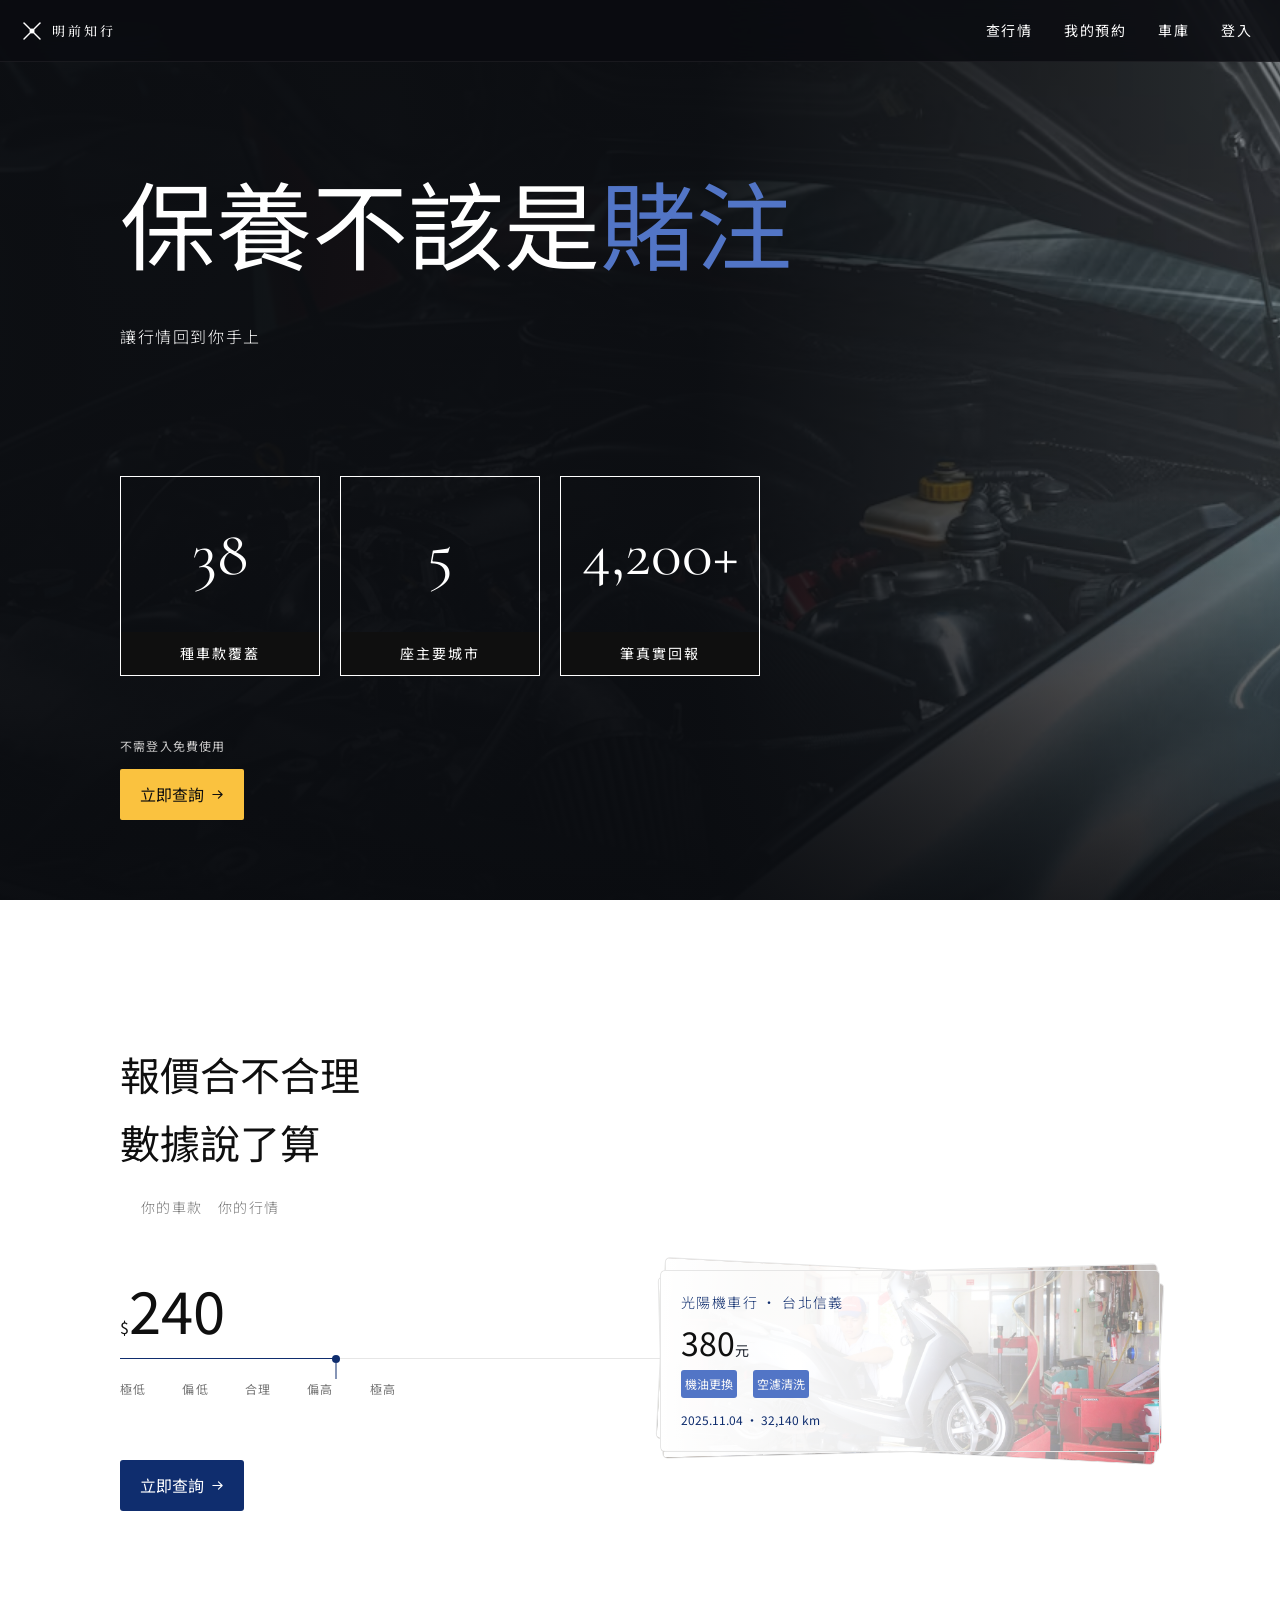
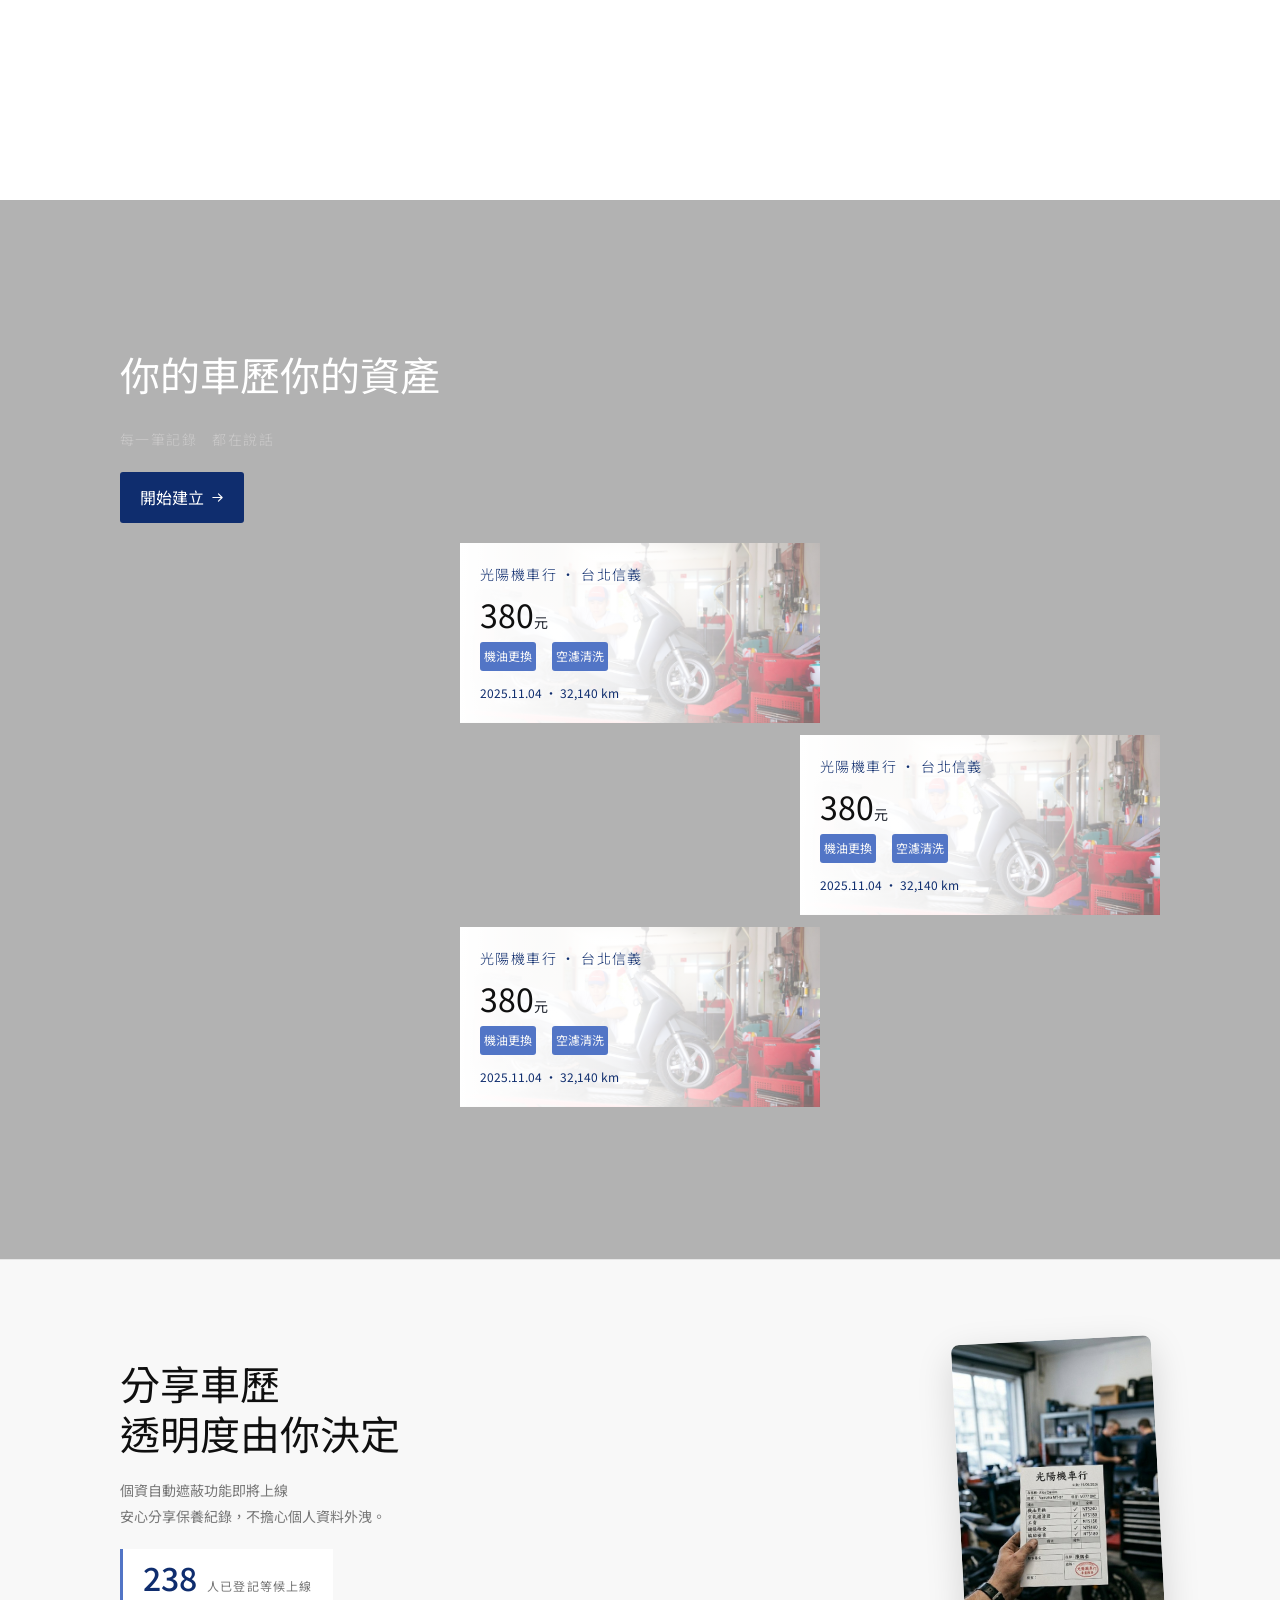
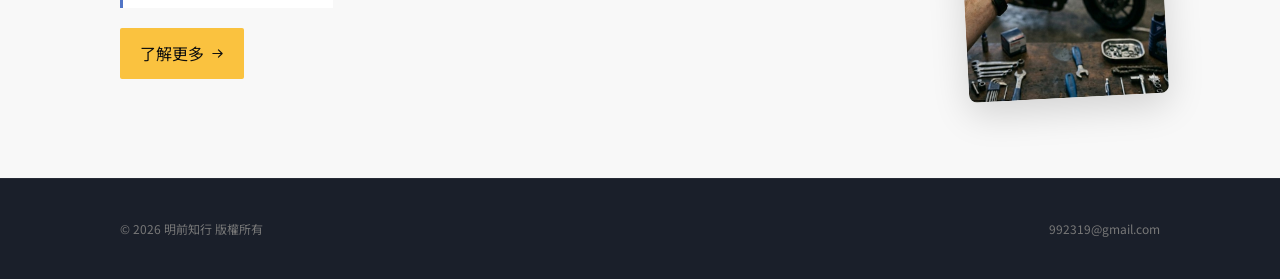
==== index.html @ 1ad78940 "變更nav項目" ====
<!DOCTYPE html>
<html lang="en">
<head>
    <meta charset="UTF-8">
    <meta name="viewport" content="width=device-width, initial-scale=1.0">
    <title>明前知行｜台灣保養透明化平台</title>
    <link rel="stylesheet" href="common.css">
    <link rel="stylesheet" href="index.css">
</head>
<body>
    <div class="wrap">
        <nav>
            <div class="logo">
                <h1>
                    <a href="index.html">
                        <svg width="112" height="32" viewBox="0 0 112 32" fill="none" class="svg-logo-text">
                            <line x1="4" y1="8" x2="20" y2="24" stroke="currentColor" stroke-width="1.5" stroke-linecap="round"/>
                            <line x1="20" y1="8" x2="4" y2="24" stroke="currentColor" stroke-width="1.5" stroke-linecap="round"/>
                            <circle cx="12" cy="16" r="2.5" fill="currentColor"/>
                            <text x="32" y="21" font-family="'Noto Serif TC', serif" font-size="13" font-weight="500" letter-spacing="3" fill="currentColor">明前知行</text>
                        </svg>
                    </a>
                </h1>
            </div>
            <ul class="links">
                <li><a href="market.html">查行情</a></li>
                <li><a href="appointments.html">我的預約</a></li>
                <li><a href="vehicle.html">車庫</a></li>
                <li><a href="login.html">登入</a></li>
            </ul>
        </nav>
        <section class="wrap-hero">
            <div class="hero-title">
                <h2>保養不該是<span>賭注</span></h2>
                <h3>讓行情回到你手上</h3>
            </div>
            <div class="hero-content">
                <p><span>38</span><span>種車款覆蓋</span></p>
                <p><span>5</span><span>座主要城市</span></p>
                <p><span>4,200+ </span><span>筆真實回報</span></p>
            </div>
            <div class="hero-footer">
                <p>不需登入免費使用</p>
                <a href="market.html" class="btn-primary">
                    立即查詢
                    <svg width="13" height="13" viewBox="0 0 14 14" fill="none">
                    <path d="M2 7H12M8 3L12 7L8 11" stroke="currentColor" stroke-width="1.2" stroke-linecap="round" stroke-linejoin="round"/>
                    </svg>
                </a>
            </div>
        </section>
        <section class="spectrum">
            <div class="spectrum-title">
                <h2>報價合不合理<br>數據說了算</h2>
                <h3>你的車款　你的行情</h3>
            </div>
            <div class="spectrum-content">
                <p>$<span>240</span></p>
                <div class="labels">
                <div class="track">
                    <div class="track-dot"></div>
                    <div class="track-line"></div>
                </div>
                <ul class="labels-txt">
                    <li>極低</li>
                    <li>偏低</li>
                    <li>合理</li>
                    <li>偏高</li>
                    <li>極高</li>
                </ul>
                </div>
                <ul class="card">
                <li>
                    <div class="card-title">
                    <h3>光陽機車行 · 台北信義</h3>
                    <p><span>380</span>元</p>
                    </div>
                    <div class="card-content">
                    <div class="tags">
                        <span>機油更換</span>
                        <span>空濾清洗</span>
                    </div>
                    <p>2025.11.04 · 32,140 km</p>
                    </div>
                </li>
                <li>
                    <div class="card-title">
                    <h3>光陽機車行 · 台北信義</h3>
                    <p><span>380</span>元</p>
                    </div>
                    <div class="card-content">
                    <div class="tags">
                        <span>機油更換</span>
                        <span>空濾清洗</span>
                    </div>
                    <p>2025.11.04 · 32,140 km</p>
                    </div>
                </li>
                <li>
                    <div class="card-title">
                    <h3>光陽機車行 · 台北信義</h3>
                    <p><span>380</span>元</p>
                    </div>
                    <div class="card-content">
                    <div class="tags">
                        <span>機油更換</span>
                        <span>空濾清洗</span>
                    </div>
                    <p>2025.11.04 · 32,140 km</p>
                    </div>
                </li>
                </ul>
            </div>
            <div class="spectrum-footer">
                <a href="market.html" class="btn-secondary">
                    立即查詢
                    <svg width="13" height="13" viewBox="0 0 14 14" fill="none">
                    <path d="M2 7H12M8 3L12 7L8 11" stroke="currentColor" stroke-width="1.2" stroke-linecap="round" stroke-linejoin="round"/>
                    </svg>
                </a>
            </div>
        </section>
        <section class="timeline">
            <div class="timeline-title">
                <h2>你的車歷你的資產</h2>
                <h3>每一筆記錄　都在說話</h3>
                <a href="history.html" class="btn-secondary">
                        開始建立
                        <svg width="13" height="13" viewBox="0 0 14 14" fill="none">
                        <path d="M2 7H12M8 3L12 7L8 11" stroke="currentColor" stroke-width="1.2" stroke-linecap="round" stroke-linejoin="round"/>
                        </svg>
                        </a>
            </div>
            <div class="timeline-content">
                <ul class="card">
                <li>
                    <div class="card-title">
                    <h3>光陽機車行 · 台北信義</h3>
                    <p><span>380</span>元</p>
                    </div>
                    <div class="card-content">
                    <div class="tags">
                        <span>機油更換</span>
                        <span>空濾清洗</span>
                    </div>
                    <p>2025.11.04 · 32,140 km</p>
                    </div>
                </li>
                <li>
                    <div class="card-title">
                    <h3>光陽機車行 · 台北信義</h3>
                    <p><span>380</span>元</p>
                    </div>
                    <div class="card-content">
                    <div class="tags">
                        <span>機油更換</span>
                        <span>空濾清洗</span>
                    </div>
                    <p>2025.11.04 · 32,140 km</p>
                    </div>
                </li>
                <li>
                    <div class="card-title">
                    <h3>光陽機車行 · 台北信義</h3>
                    <p><span>380</span>元</p>
                    </div>
                    <div class="card-content">
                    <div class="tags">
                        <span>機油更換</span>
                        <span>空濾清洗</span>
                    </div>
                    <p>2025.11.04 · 32,140 km</p>
                    </div>
                </li>
                </ul>
            </div>
        </section>
        <section class="waitlist">
            <div class="waitlist-inner">
                <div class="waitlist-txt">
                    <h2>分享車歷<br>透明度由你決定</h2>
                    <p class="waitlist-desc">個資自動遮蔽功能即將上線<br>安心分享保養紀錄，不擔心個人資料外洩。</p>
                    <div class="waitlist-social-proof">
                        <span class="wsp-num">238</span>
                        <span class="wsp-label">人已登記等候上線</span>
                    </div>
                    <a href="waitlist.html" class="btn-primary">
                        了解更多
                        <svg width="13" height="13" viewBox="0 0 14 14" fill="none">
                            <path d="M2 7H12M8 3L12 7L8 11" stroke="currentColor" stroke-width="1.2" stroke-linecap="round" stroke-linejoin="round"/>
                        </svg>
                    </a>
                </div>
                <div class="waitlist-ticket">
                    <img src="./img/ticket-preview.jpg" alt="工單預覽">
                </div>
            </div>
        </section>
        <footer>
            <p>© 2026 明前知行 版權所有</p>
            <a href="mailto:992319@gmail.com">992319@gmail.com</a>
        </footer>
    </div>
</body>
</html>
---- common.css ----
/* 字型 */
@import url('https://fonts.googleapis.com/css2?family=Cormorant+Garamond:ital,wght@0,300;0,400;1,300;1,400&family=Noto+Serif+TC:wght@300;400;500&family=Noto+Sans+TC:wght@300;400;500&family=DM+Serif+Display:ital@0;1&display=swap');


/* 變數 */
:root {
  /* 顏色 */
    --white: #fff;
    --ink: #0f0f0f;
    --muted: #777;
    --muted-light: #cbcaca;
    --line: #e6e6e6;
    --bg-off: #f8f8f8;
    --accent: #5275c6;
    --accent-deep: #0F2D6E;
    --accent-glow: rgba(11, 32, 75, 0.906);
    --yellow: #fac23f;
    --yellow-dark: #cb9820;
    --dark: #1a1f2a;

    /* 文字尺寸 */
    --fs-title: 58px;
    --fs-price: 96px;
    --fs-date: 48px;
    --fs-page-title: 40px;
    --fs-amount: 32px;
    --fs-label: 24px;
    --fs-lg: 20px;
    --fs-body: 16px;
    --fs-sm: 14px;
    --fs-xs: 12px;
     /* 間距 */
    --pad-x-page: 120px; 
    --pad-x-section: 40px; 
    --pad-y-section: 60px;
}

/* rest */
*, *::before, *::after 
{ box-sizing: border-box; margin: 0; padding: 0; }
html { scroll-behavior: smooth; }
a {
    text-decoration: none;
    color: inherit;
}
ul, ol {
    list-style: none;
    padding: 0;
    margin: 0;
}
body {
    background: var(--white);
    color: var(--ink);
    font-family: 'Noto Sans TC', sans-serif;
    font-weight: 400;
    line-height: 1.7;
    overflow-x: hidden;
}

/* wrap */
.wrap{
    max-width: 1440px;
    margin: auto;
}

/* nav */
nav{
    display: flex;
    justify-content: space-between;
    align-items: center;
    padding:4px 20px;
    height: 62px;
    background-color: rgba(10,12,16,0.82);
    backdrop-filter: blur(20px);
    -webkit-backdrop-filter: blur(20px);
    border-bottom: 1px solid rgba(255,255,255,0.06);
    position: fixed;
    top: 0;
    left: 0;
    right: 0;
    z-index: 99;
    transition: background 0.3s, border-color 0.3s;
}
.logo svg {
    display: block;
}
.logo h1{
    font-size: var(--fs-body);
    line-height: 1;
    color: var(--white);
}
.links{
    display: flex;
    align-items: center;
    gap: 16px;
}
.links a{
    display: block;
    padding: 4px 8px;
    letter-spacing: 1.5px;
    color: var(--white);
    transition: color .2s;
    font-size: var(--fs-sm);
}
.links a:hover{
    color: var(--muted-light);
}
.links .is-current a {
    border-bottom: 1px solid var(--muted);
}
h2 {
    font-weight: 400;
    font-size: var(--fs-page-title);
    margin-block: 20px;
}

h3 {
    font-family: 'Noto Sans TC', sans-serif;
    font-weight: 300;
    font-size: var(--fs-sm);
    letter-spacing: 0.1em;
}

/* btn */
button{
    border: none;
    background: none;
}
.btn-primary{
    width: 124px;
    display: block;
    background-color: var(--yellow);
    padding: 12px 20px;
    display: flex;
    justify-content: space-between;
    align-items: center;
    gap: 4px;
    border-radius: 2px;
    transition: background .2s;
}
.btn-primary:hover{
    background-color: var(--yellow-dark);
}

.btn-secondary{
    width: 124px;
    display: block;
    padding: 12px 20px;
    display: flex;
    justify-content: space-between;
    align-items: center;
    gap: 4px;
    border-radius: 3px;
    transition: border .2s;
    background-color: var(--accent-deep);
    color: var(--white);
}
.btn-secondary:hover{
    background-color: var(--accent-glow);

}

/* 光譜儀 */
.spectrum-content p span{
    color: var(--ink);
    font-size: var(--fs-title);
}
.labels{
    max-width: 540px;
}
.track {
    position: relative;
    height: 1px;
    background: var(--line);
    margin-bottom: 20px;
}

.track-dot {
    position: relative;
    top: 50%;
    left: 40%;
    transform: translate(-50%, -50%);
    width: 8px;
    height: 8px;
    border-radius: 50%;
    background: var(--accent-deep);
}
.track-dot::after {
    content: "";
    position: absolute;
    top: 100%;
    left: 50%;
    transform: translateX(-50%);
    width: 1px;
    height: 16px;
    background: var(--accent-deep);
}

.track-line {
    position: absolute;
    top: 0;
    left: 0;
    width: 40%;
    height: 1px;
    background: var(--accent-deep);
}

.labels-txt {
    display: flex;
    gap: 36px;
    font-size: var(--fs-xs);
    color: var(--muted);
    letter-spacing: 0.1em;
}

/* card */
.card{
    display: flex;
    flex-direction: column;
    width: 100%;
}
.card-title h3{
    color: var(--accent-deep);
}
.card-title p{
    color: var(--dark);
    font-size: var(--fs-sm);
}
.card-title p span{
    font-size: var(--fs-amount);
    color:var(--ink)
}
.tags span{
    margin-right: 12px;
    padding: 4px;
    display: inline-block;
    font-size: var(--fs-xs);
    background-color: var(--accent);
    border-radius: 3px;
    color: var(--bg-off);
}
.card-content p{
    color: var(--accent-deep);
    margin-top: 12px;
    font-size: var(--fs-xs);
}

/* footer */
footer {
    padding: 40px var(--pad-x-page);
    background: var(--dark);
    color: var(--muted);
    display: flex;
    justify-content: space-between;
    align-items: center;
    font-size: var(--fs-xs);
    border-top: 1px solid rgba(255,255,255,0.06);
}
footer a {
    color: var(--muted);
    transition: color .2s;
}
footer a:hover {
    color: var(--white);
}
---- index.css ----
/* hero */
.wrap-hero{
    position: relative;
    overflow: hidden;
    min-height: 100svh;
    padding: 120px 120px 80px; 
    display: flex;
    flex-direction: column;
    gap: 60px;
}
.wrap-hero::before{
    content: "";
    position: absolute;
    top: 0;
    bottom: 0;
    left: 0;
    right: 0;
    background-image: url(./img/hero-background.avif);
    background-size: cover;
    background-position: center;
    z-index: -2;
    opacity: 0.8;
}
.wrap-hero::after{
    content: "";
    position: absolute;
    top: 0;
    bottom: 0;
    left: 0;
    right: 0;
    background: 
    linear-gradient(to right, rgba(10,12,16,0.95) 55%, rgba(10,12,16,0.35) 100%),
    linear-gradient(to top, rgba(10,12,16,0.8) 0%, transparent 45%);
    z-index: -1;
    pointer-events: none;
}

.hero-title h2{
    color: var(--white);
    font-size: var(--fs-price);
    margin-bottom: 20px;
}
.hero-title h2 span{
    color: var(--accent)
}
.hero-title h3{
    color: var(--white);
    font-size: var(--fs-body);
}
.hero-content{
    display: flex;
    gap: 20px;
    margin-top: auto;
}
.hero-content p{
    width: 200px;
    aspect-ratio: 1 / 1;
    border: 1px solid var(--white);
    display: flex;
    flex-direction: column;
    overflow: hidden;
}
.hero-content p span:first-child{
    flex: 1;
    display: flex;
    align-items: center;
    justify-content: center;
    font-family: 'Cormorant Garamond', serif;
    font-size: 64px;
    color: var(--white);
}
.hero-content p span:last-child{
    background: var(--ink);
    padding-block: 10px;
    text-align: center;
    font-size: var(--fs-sm);
    color: var(--white);
    letter-spacing: 0.15em;
}
.hero-footer{
    display: flex;
    flex-direction: column;
    gap: 12px;
}
.hero-footer p{
    color: var(--muted-light);
    font-size: var(--fs-xs);
    letter-spacing: 0.1em;
}

/* 光譜儀 */
.spectrum,
.timeline{
    padding: 120px;
    min-height: 100svh;
}
.spectrum-title h3{
    text-indent: 1.5em;
    margin-bottom: 20px;
    color: var(--muted);
}
.spectrum-content{
    margin-block: 40px;
    position: relative;
}
.spectrum .card {
    position: absolute;
    top: 50%;
    right: 0;
    transform: translateY(-50%);
    width: 500px;
    height: 160px;
}
.spectrum .card li{
    position: absolute;
    width: 100%;
    padding: 20px;
    border-radius: 5px;
    border: 1.5px solid var(--line);
    background: var(--white);;
}
.spectrum .card li:nth-child(1) {
    transform: rotate(3deg);
}
.spectrum .card li:nth-child(2) {
    transform: rotate(-1.5deg);
}
.spectrum .card li:nth-child(3) {
    transform: rotate(0deg);
}
.spectrum-footer{
    padding-top: 20px;
}



/* timeline */
.timeline{
    background-image: url(./img/hero-background.avif);
    background-size: cover;
    background-position: center;
    background-attachment: fixed;
    position: relative;
}
.timeline::before {
    content: "";
    position: absolute;
    inset: 0;
    background: rgba(0,0,0,0.3);
    z-index: 0;
}
.timeline > * {
    position: relative;
    z-index: 1;
}
.timeline-title h2{
    color: var(--white);
}

.timeline-title:first-child h3{
    color: var(--muted-light);
}
.timeline-title .btn-secondary{
    margin-top: 20px;
}
.timeline .card,
.spectrum .card{
    margin-block: 20px;
    align-items: center;
}
.timeline .card li {
    background: var(--white);
    padding: 20px;
    margin-bottom: 12px;
    width: 360px;
}
.timeline .card li:nth-child(even) {
    margin-left: auto;
}
.spectrum .card li,
.timeline .card li {
    background-image: 
        linear-gradient(to right, rgba(255,255,255,1) 0%, rgba(255,255,255,0.92) 45%, rgba(255,255,255,0.4) 100%),
        url('./img/scooter-workshop.jpg');
    background-size: cover;
    background-position: center right;
    background-repeat: no-repeat;
}
/* waitlist */
.waitlist {
    background-color: var(--bg-off);
    padding: 80px var(--pad-x-page);
    border-top: .5px solid var(--line);
}
.waitlist-inner {
    display: flex;
    align-items: center;
    gap: 80px;
}
.waitlist-txt {
    flex: 1;
    display: flex;
    flex-direction: column;
    gap: 20px;
}
.waitlist-eyebrow {
    font-size: var(--fs-xs);
    letter-spacing: .25em;
    color: var(--accent);
    font-weight: 500;
}
.waitlist h2 {
    line-height: 1.25;
    color: var(--ink);
    margin: 0;
}
.waitlist-desc {
    color: var(--muted);
    font-size: var(--fs-sm);
    line-height: 1.8;
}
.waitlist-social-proof {
    display: inline-flex;
    align-items: baseline;
    gap: 10px;
    padding: 12px 20px;
    background: var(--white);
    border-left: 3px solid var(--accent);
    width: fit-content;
}
.wsp-num {
    font-size: var(--fs-amount);
    font-weight: 500;
    color: var(--accent-deep);
    line-height: 1;
}
.wsp-label {
    font-size: var(--fs-xs);
    color: var(--muted);
    letter-spacing: .1em;
}
.waitlist-ticket {
    flex-shrink: 0;
    width: 200px;
    aspect-ratio: 572 / 1024;
    border-radius: 8px;
    overflow: hidden;
    box-shadow: 0 12px 36px rgba(0,0,0,0.15);
    transform: rotate(-3deg);
    transition: transform 0.4s ease;
}
.waitlist-ticket:hover {
    transform: rotate(0deg) scale(1.02);
}
.waitlist-ticket img {
    width: 100%;
    height: 100%;
    object-fit: cover;
    display: block;
}
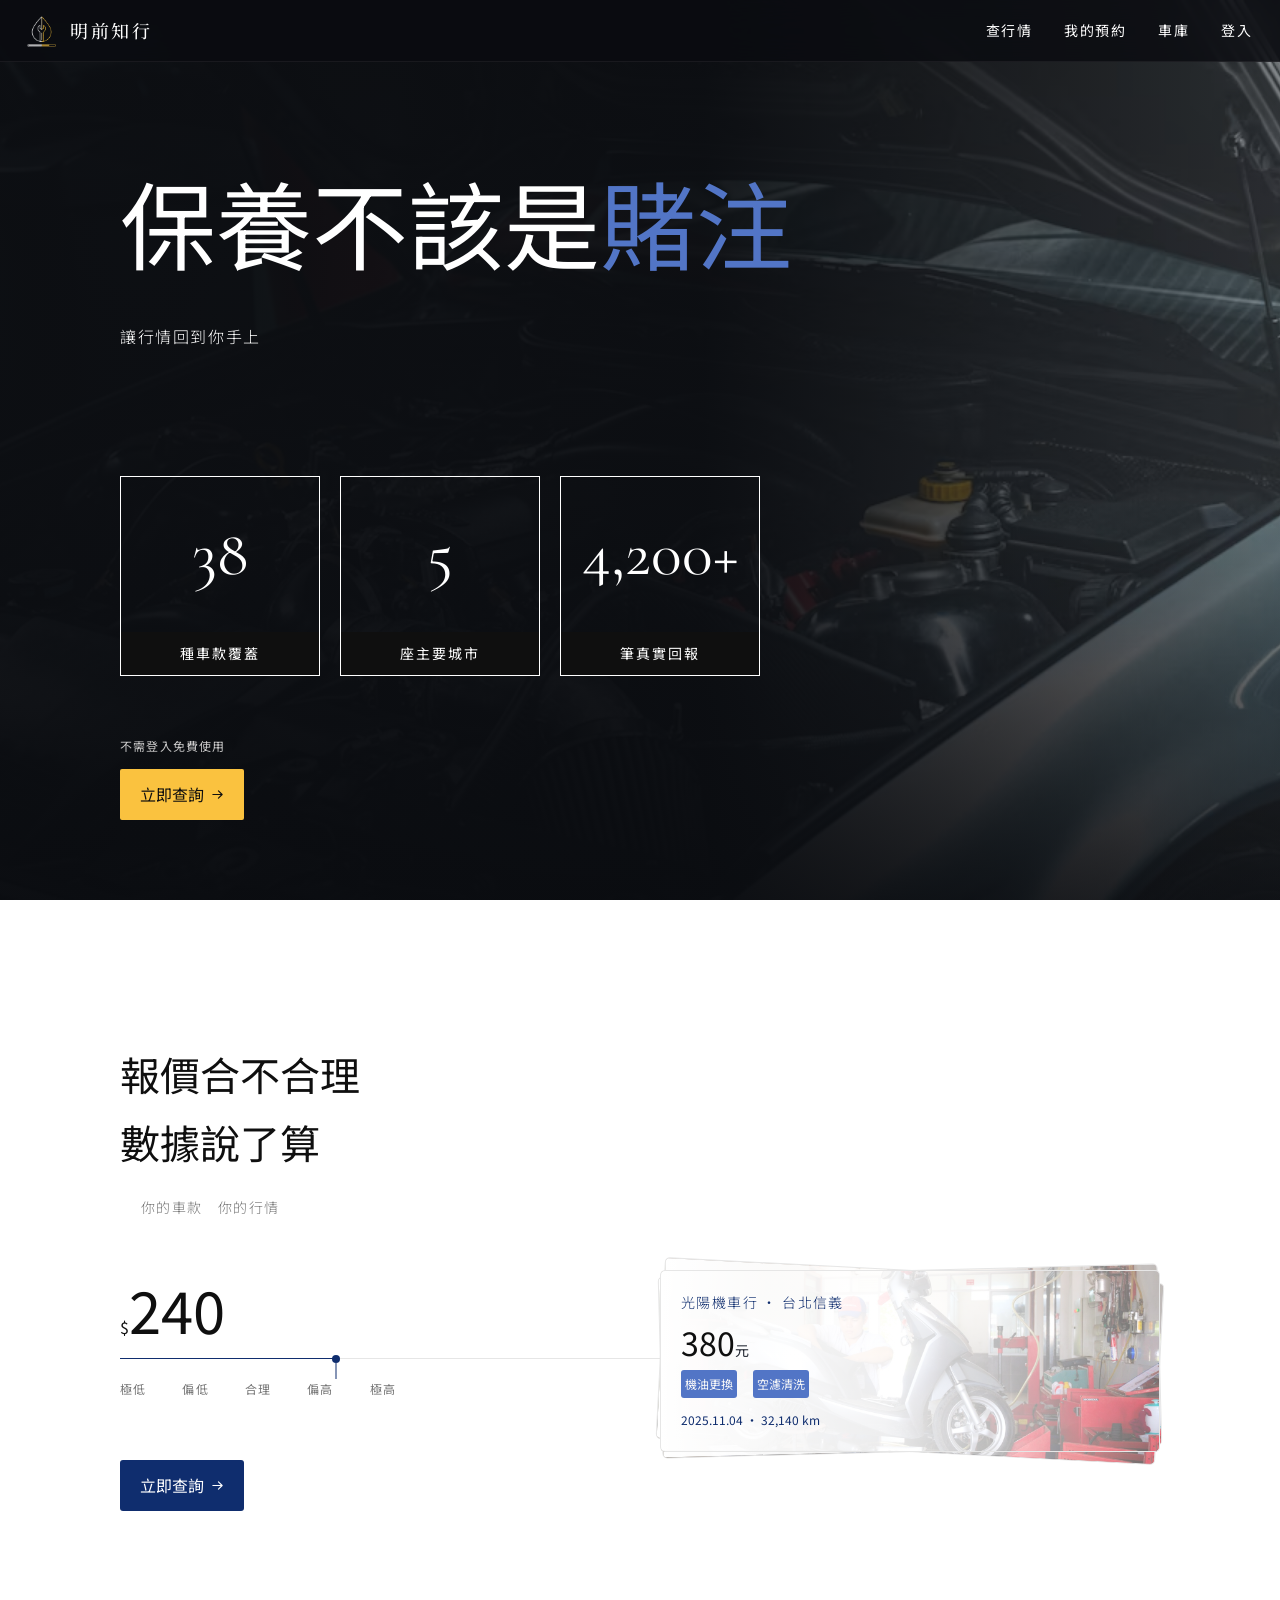
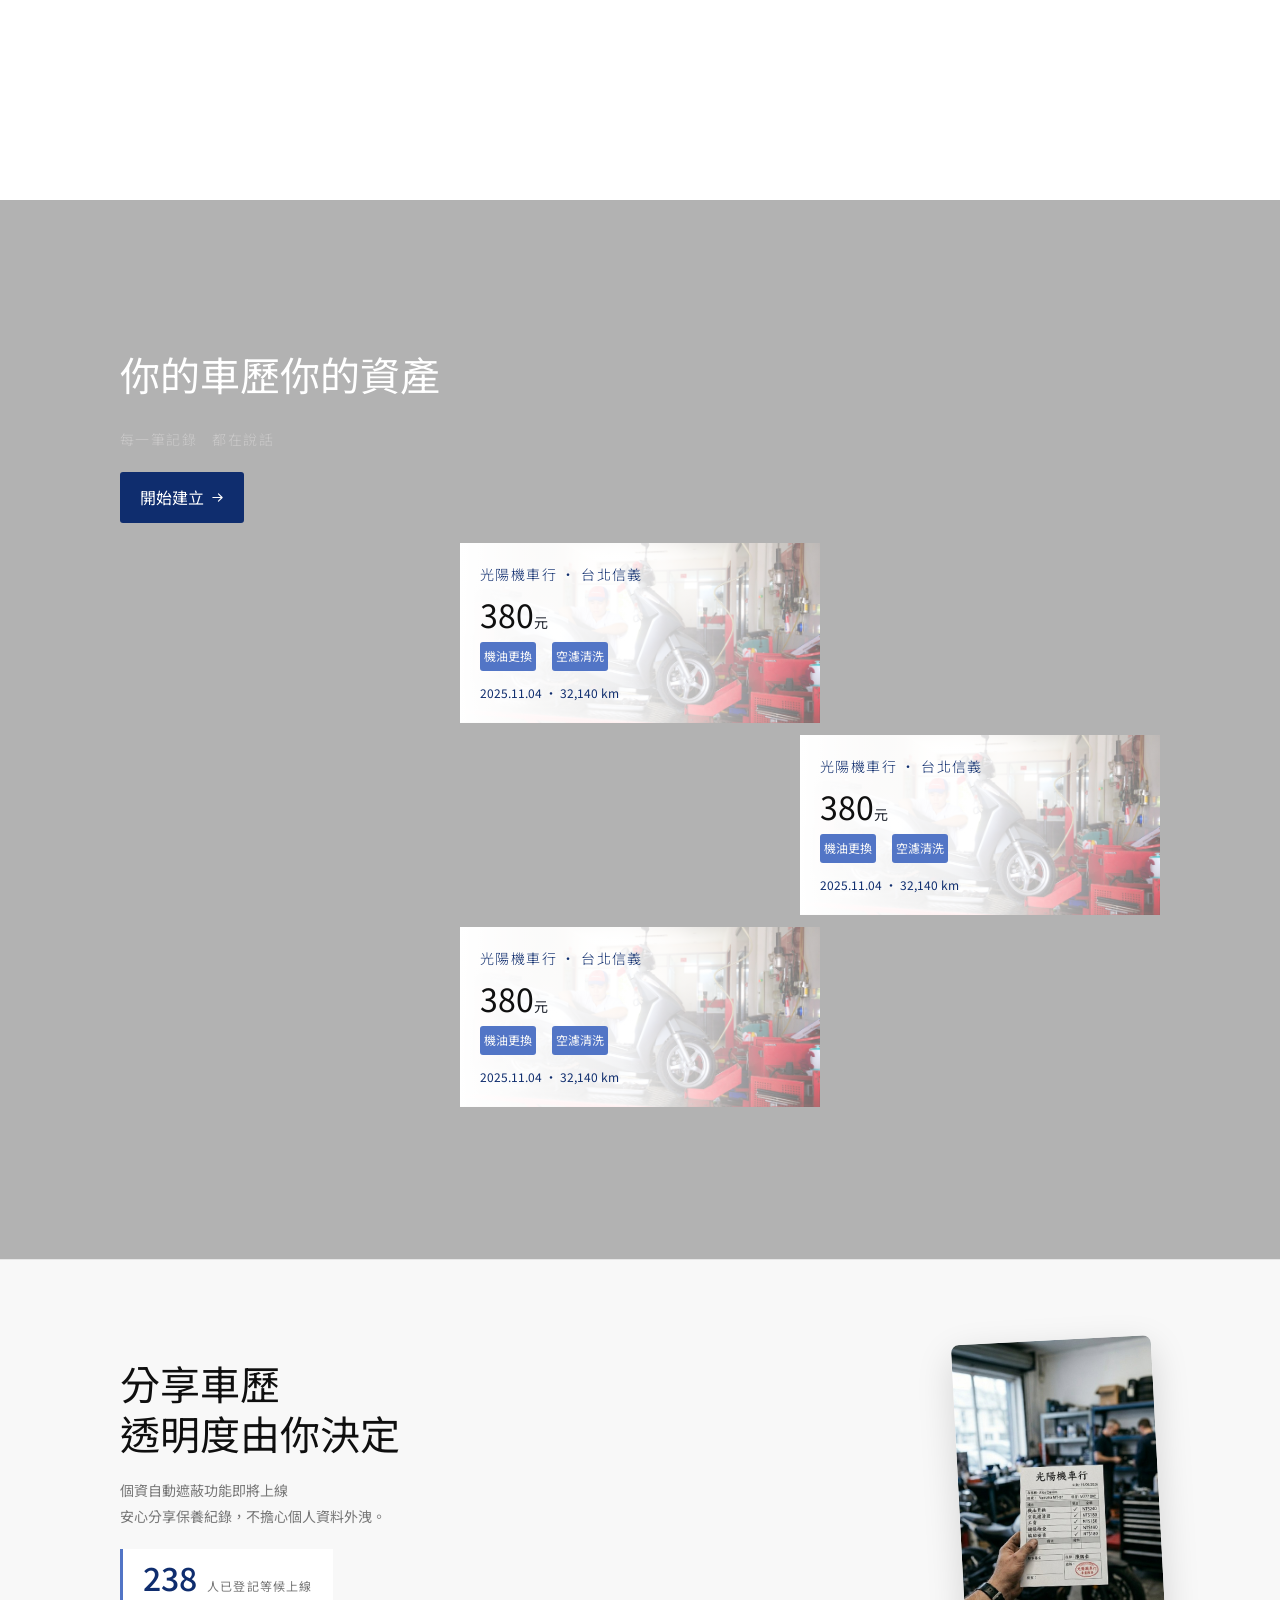
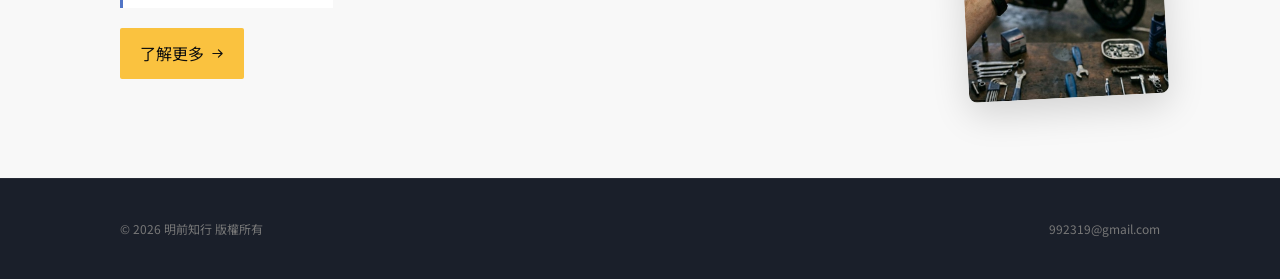
==== commit 1559b19f: "新增圖檔" ====
--- a/index.html
+++ b/index.html
@@ -13,12 +13,10 @@
             <div class="logo">
                 <h1>
                     <a href="index.html">
-                        <svg width="112" height="32" viewBox="0 0 112 32" fill="none" class="svg-logo-text">
-                            <line x1="4" y1="8" x2="20" y2="24" stroke="currentColor" stroke-width="1.5" stroke-linecap="round"/>
-                            <line x1="20" y1="8" x2="4" y2="24" stroke="currentColor" stroke-width="1.5" stroke-linecap="round"/>
-                            <circle cx="12" cy="16" r="2.5" fill="currentColor"/>
-                            <text x="32" y="21" font-family="'Noto Serif TC', serif" font-size="13" font-weight="500" letter-spacing="3" fill="currentColor">明前知行</text>
-                        </svg>
+                        <span class="logo-mark">
+                            <img src="./icon/logo-mark拷貝2.png" alt="" aria-hidden="true">
+                            <span class="logo-text">明前知行</span>
+                        </span>
                     </a>
                 </h1>
             </div>
@@ -28,6 +26,17 @@
                 <li><a href="vehicle.html">車庫</a></li>
                 <li><a href="login.html">登入</a></li>
             </ul>
+                    <button type="button" class="nav-toggle" aria-expanded="false" aria-label="開啟選單">
+                <svg class="icon-open" viewBox="0 0 24 24" fill="none" stroke="currentColor" stroke-width="2" stroke-linecap="round" stroke-linejoin="round" aria-hidden="true">
+                    <line x1="4" y1="6" x2="20" y2="6"/>
+                    <line x1="4" y1="12" x2="20" y2="12"/>
+                    <line x1="4" y1="18" x2="20" y2="18"/>
+                </svg>
+                <svg class="icon-close" viewBox="0 0 24 24" fill="none" stroke="currentColor" stroke-width="2" stroke-linecap="round" stroke-linejoin="round" aria-hidden="true">
+                    <line x1="6" y1="6" x2="18" y2="18"/>
+                    <line x1="18" y1="6" x2="6" y2="18"/>
+                </svg>
+            </button>
         </nav>
         <section class="wrap-hero">
             <div class="hero-title">
@@ -201,5 +210,6 @@
             <a href="mailto:992319@gmail.com">992319@gmail.com</a>
         </footer>
     </div>
+    <script src="nav.js"></script>
 </body>
 </html>
--- a/common.css
+++ b/common.css
@@ -33,6 +33,9 @@
     --pad-x-page: 120px; 
     --pad-x-section: 40px; 
     --pad-y-section: 60px;
+
+    /* nav 高度 */
+    --nav-h: 62px;
 }
 
 /* rest */
@@ -69,7 +72,7 @@
     justify-content: space-between;
     align-items: center;
     padding:4px 20px;
-    height: 62px;
+    height: var(--nav-h);
     background-color: rgba(10,12,16,0.82);
     backdrop-filter: blur(20px);
     -webkit-backdrop-filter: blur(20px);
@@ -89,6 +92,29 @@
     line-height: 1;
     color: var(--white);
 }
+.logo-mark {
+    display: inline-flex;
+    align-items: center;
+    gap: 10px;
+}
+.logo-mark img {
+    width: 40px;
+    height: 40px;
+    display: block;
+    object-fit: contain;
+}
+.logo-text {
+    font-family: 'Noto Serif TC', serif;
+    font-size: 18px;
+    font-weight: 500;
+    letter-spacing: .15em;
+    color: var(--white);
+    white-space: nowrap;
+}
+@media (max-width: 480px) {
+    .logo-mark img { width: 34px; height: 34px; }
+    .logo-text { font-size: 16px; }
+}
 .links{
     display: flex;
     align-items: center;
@@ -102,11 +128,97 @@
     transition: color .2s;
     font-size: var(--fs-sm);
 }
-.links a:hover{
+.links a:active{
     color: var(--muted-light);
+}
+@media (hover: hover) {
+    .links a:hover{
+        color: var(--muted-light);
+    }
 }
 .links .is-current a {
     border-bottom: 1px solid var(--muted);
+}
+
+/* 漢堡按鈕（手機才顯示）*/
+.nav-toggle {
+    display: none;
+    width: 44px;
+    height: 44px;
+    background: none;
+    border: none;
+    cursor: pointer;
+    color: var(--white);
+    align-items: center;
+    justify-content: center;
+}
+.nav-toggle svg {
+    width: 24px;
+    height: 24px;
+    display: block;
+}
+.nav-toggle .icon-close { display: none; }
+nav.is-open .nav-toggle .icon-open { display: none; }
+nav.is-open .nav-toggle .icon-close { display: block; }
+
+/* nav RWD：≤768px 漢堡選單 ─────────────────
+   走法 3 車主端：選單推下去（不蓋住內容）+ 動畫慢 + 雜誌感字體
+   ───────────────────────────────────────── */
+@media (max-width: 1024px) {
+    nav {
+        flex-wrap: wrap;
+        padding: 0 16px;
+        height: auto;
+        min-height: var(--nav-h);
+        transition: background 0.3s, border-color 0.3s;
+    }
+    nav > .logo,
+    nav > .nav-toggle {
+        height: var(--nav-h);
+        display: flex;
+        align-items: center;
+    }
+    .nav-toggle {
+        display: flex;
+    }
+    .links {
+        order: 99;
+        flex-basis: 100%;
+        flex-direction: column;
+        align-items: stretch;
+        gap: 0;
+        max-height: 0;
+        overflow: hidden;
+        overflow-y: auto;
+        -webkit-overflow-scrolling: touch;
+        transition: max-height .5s ease, opacity .4s ease;
+        opacity: 0;
+    }
+    nav.is-open .links {
+        max-height: 80vh;
+        opacity: 1;
+        padding-block: 4px 16px;
+        border-top: 0.5px solid rgba(255,255,255,0.08);
+    }
+    .links li {
+        border-bottom: 0.5px solid rgba(255,255,255,0.06);
+    }
+    .links li:last-child {
+        border-bottom: none;
+    }
+    .links a {
+        font-family: 'Noto Serif TC', serif;
+        font-size: 17px;
+        padding: 18px 8px;
+        letter-spacing: .15em;
+        min-height: 44px;
+        display: flex;
+        align-items: center;
+    }
+    .links .is-current a {
+        border-bottom: none;
+        color: var(--yellow);
+    }
 }
 h2 {
     font-weight: 400;
@@ -138,8 +250,13 @@
     border-radius: 2px;
     transition: background .2s;
 }
-.btn-primary:hover{
+.btn-primary:active{
     background-color: var(--yellow-dark);
+}
+@media (hover: hover) {
+    .btn-primary:hover{
+        background-color: var(--yellow-dark);
+    }
 }
 
 .btn-secondary{
@@ -155,9 +272,13 @@
     background-color: var(--accent-deep);
     color: var(--white);
 }
-.btn-secondary:hover{
+.btn-secondary:active{
     background-color: var(--accent-glow);
-
+}
+@media (hover: hover) {
+    .btn-secondary:hover{
+        background-color: var(--accent-glow);
+    }
 }
 
 /* 光譜儀 */
@@ -260,6 +381,8 @@
     color: var(--muted);
     transition: color .2s;
 }
-footer a:hover {
-    color: var(--white);
+@media (hover: hover) {
+    footer a:hover {
+        color: var(--white);
+    }
 }
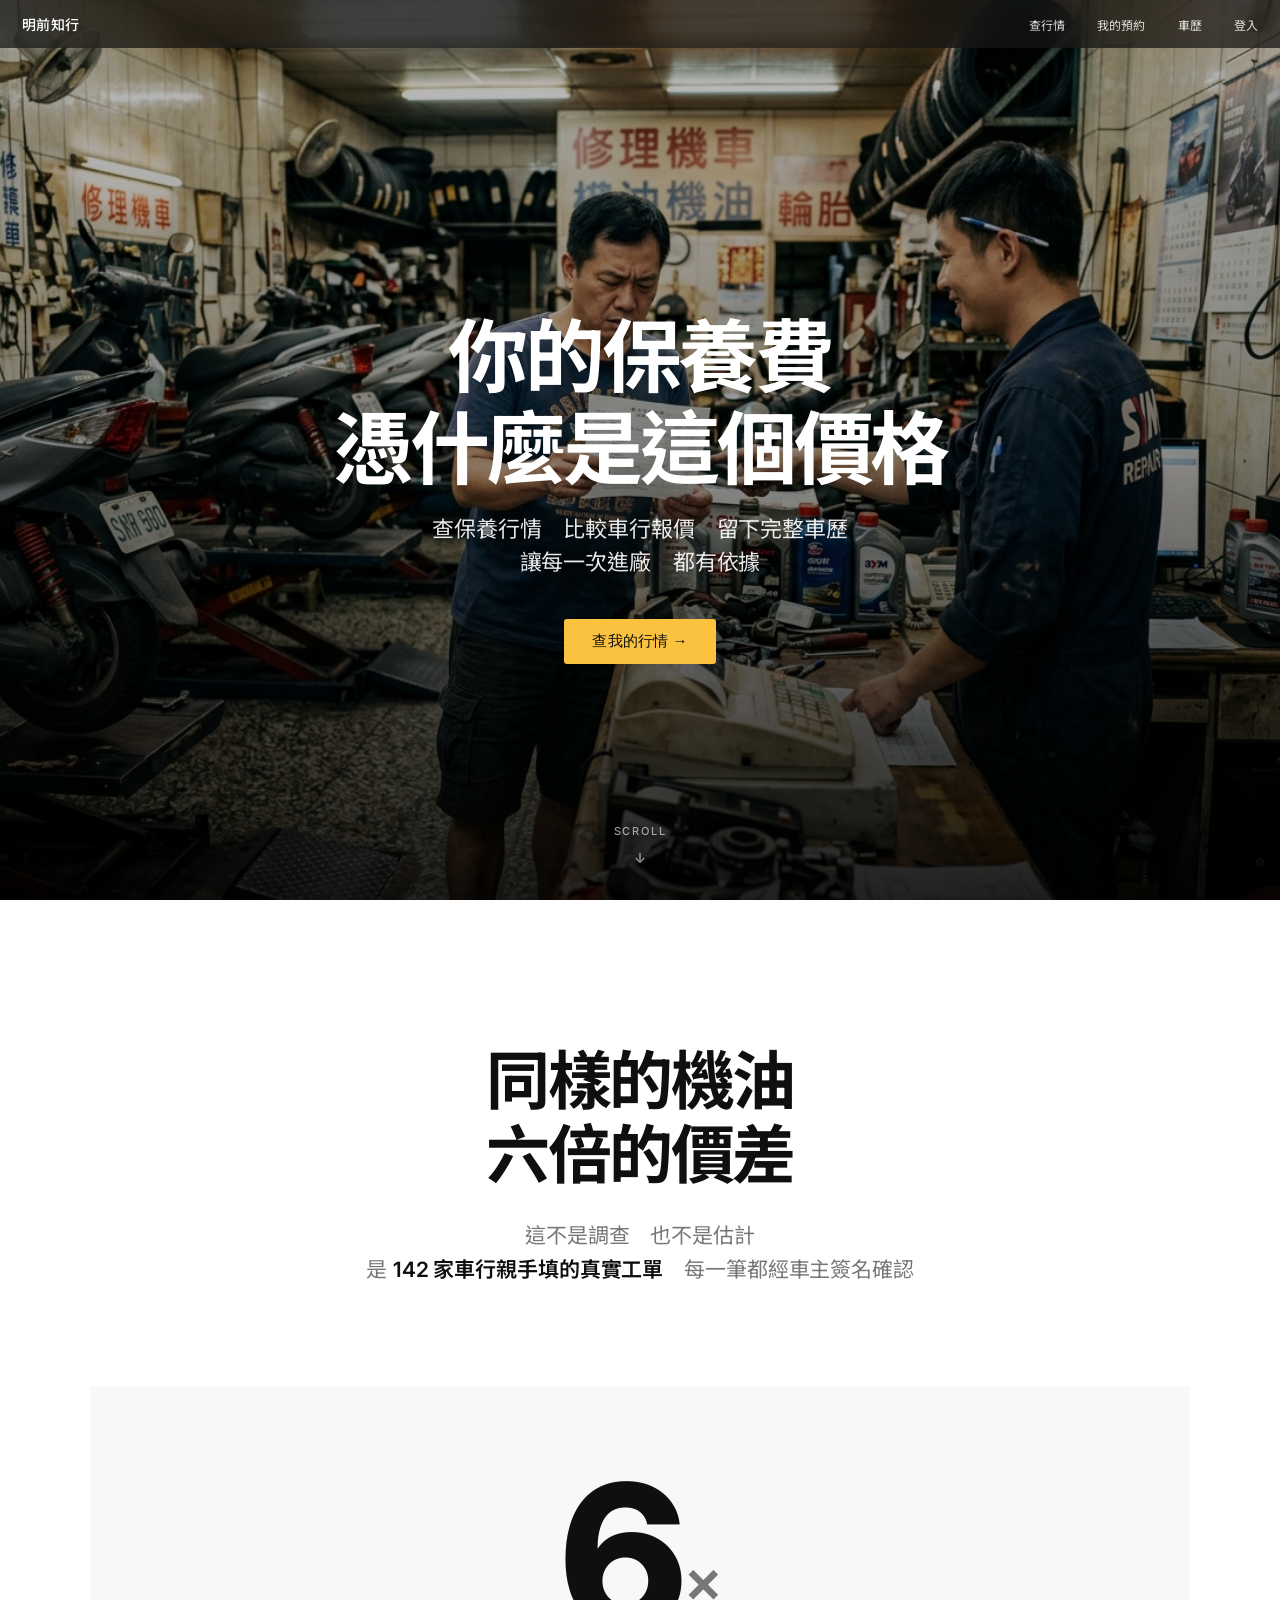
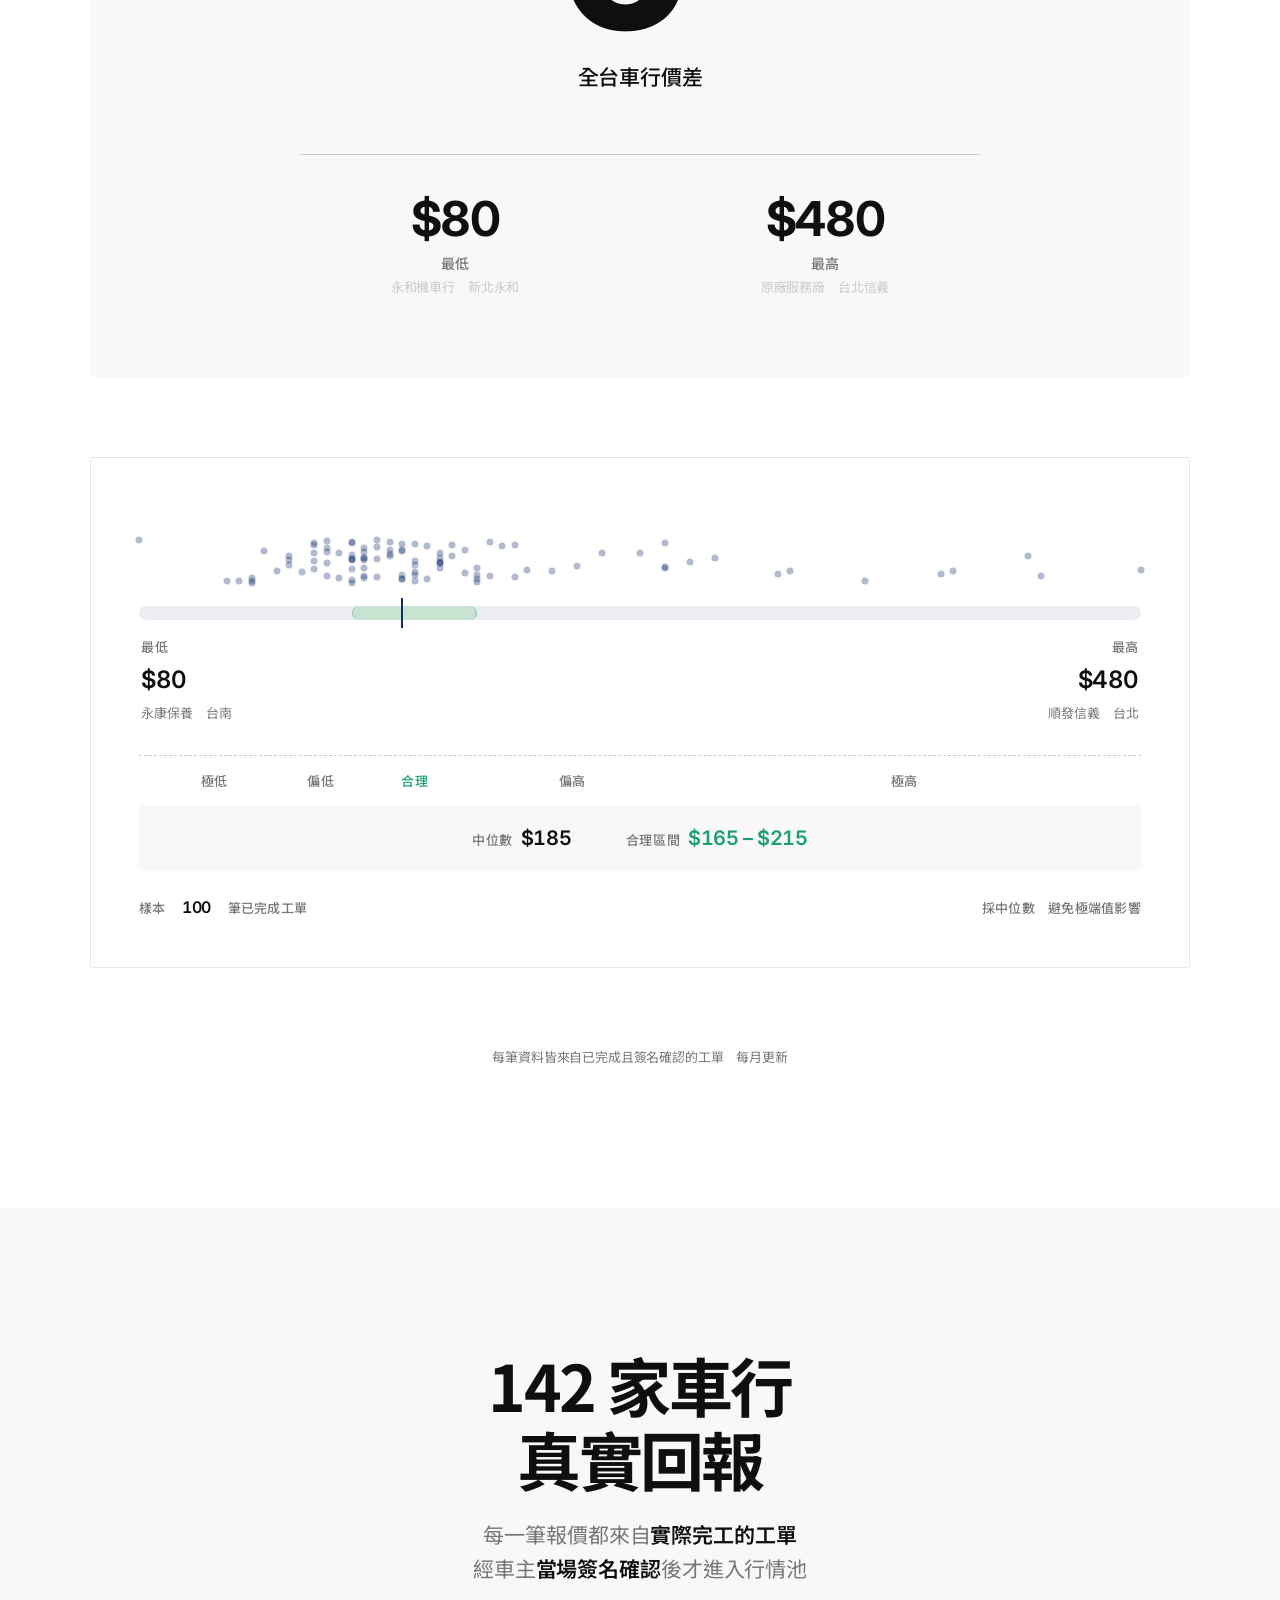
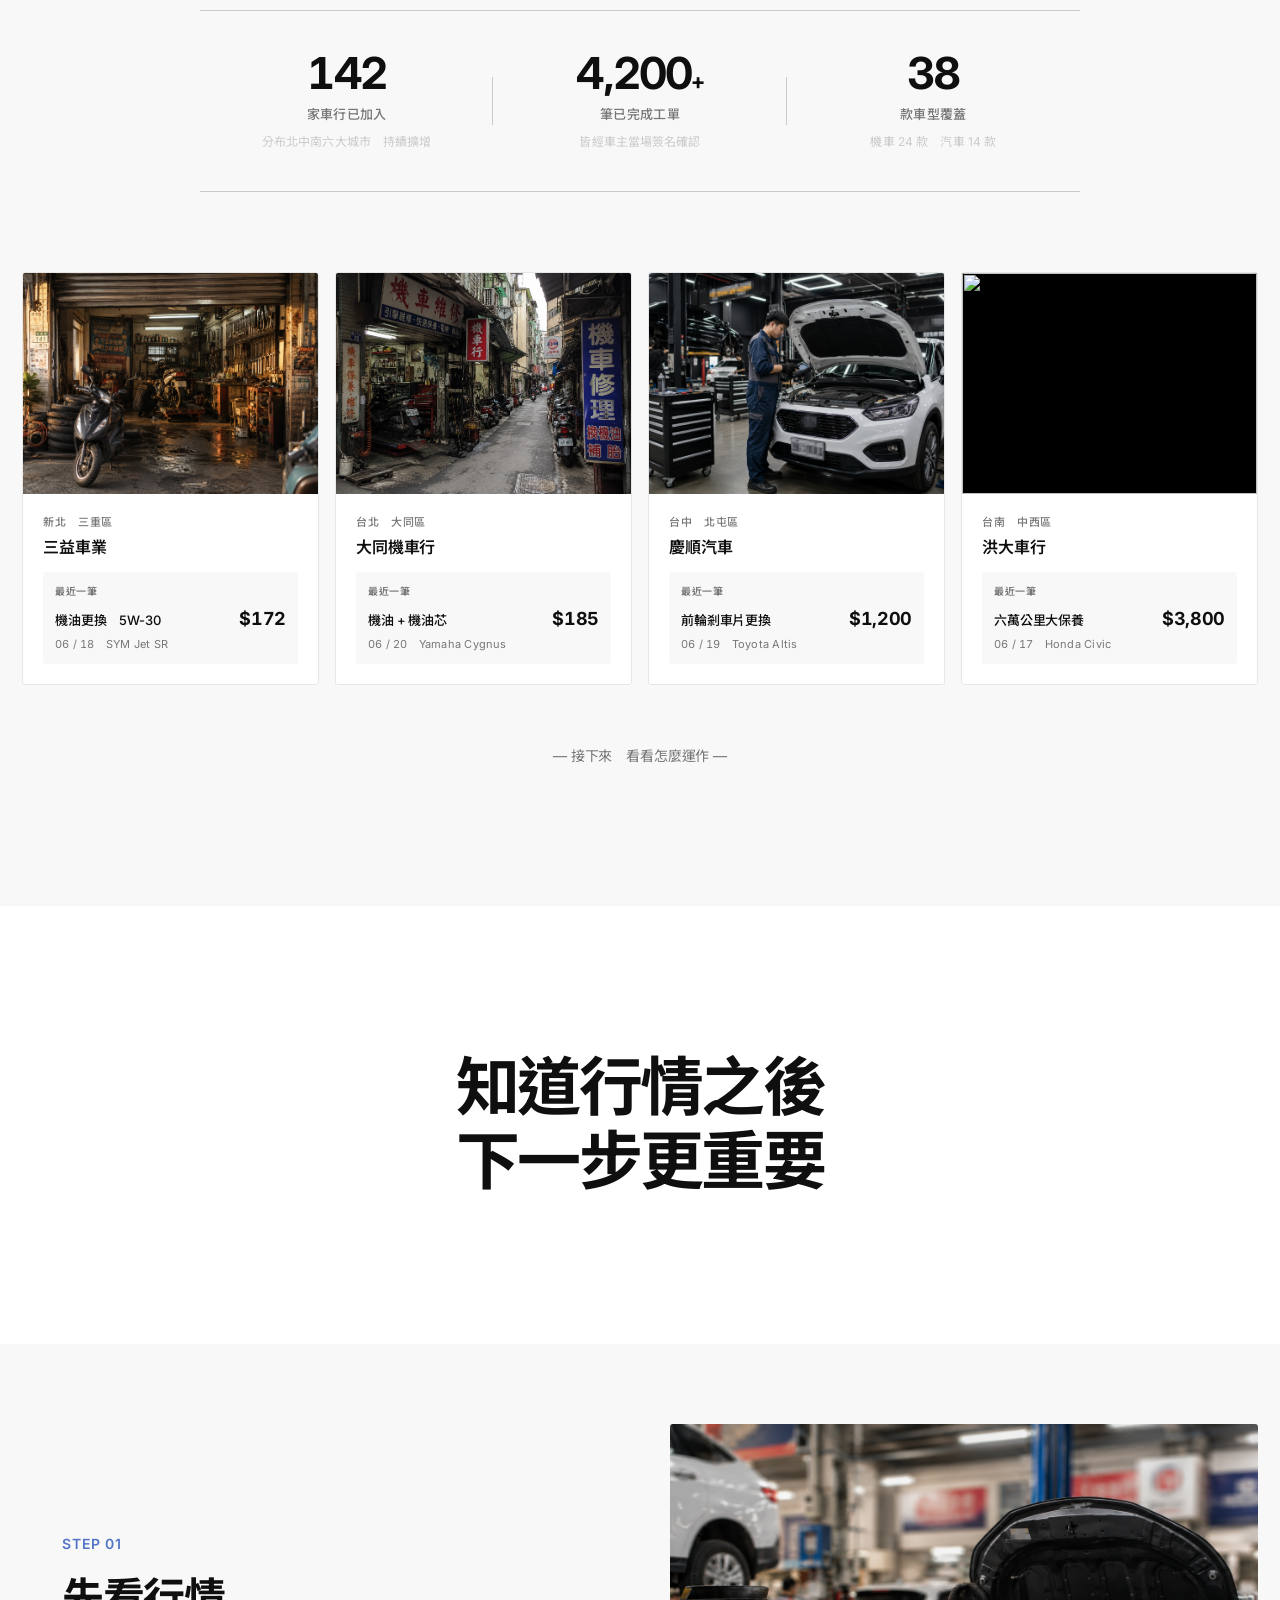
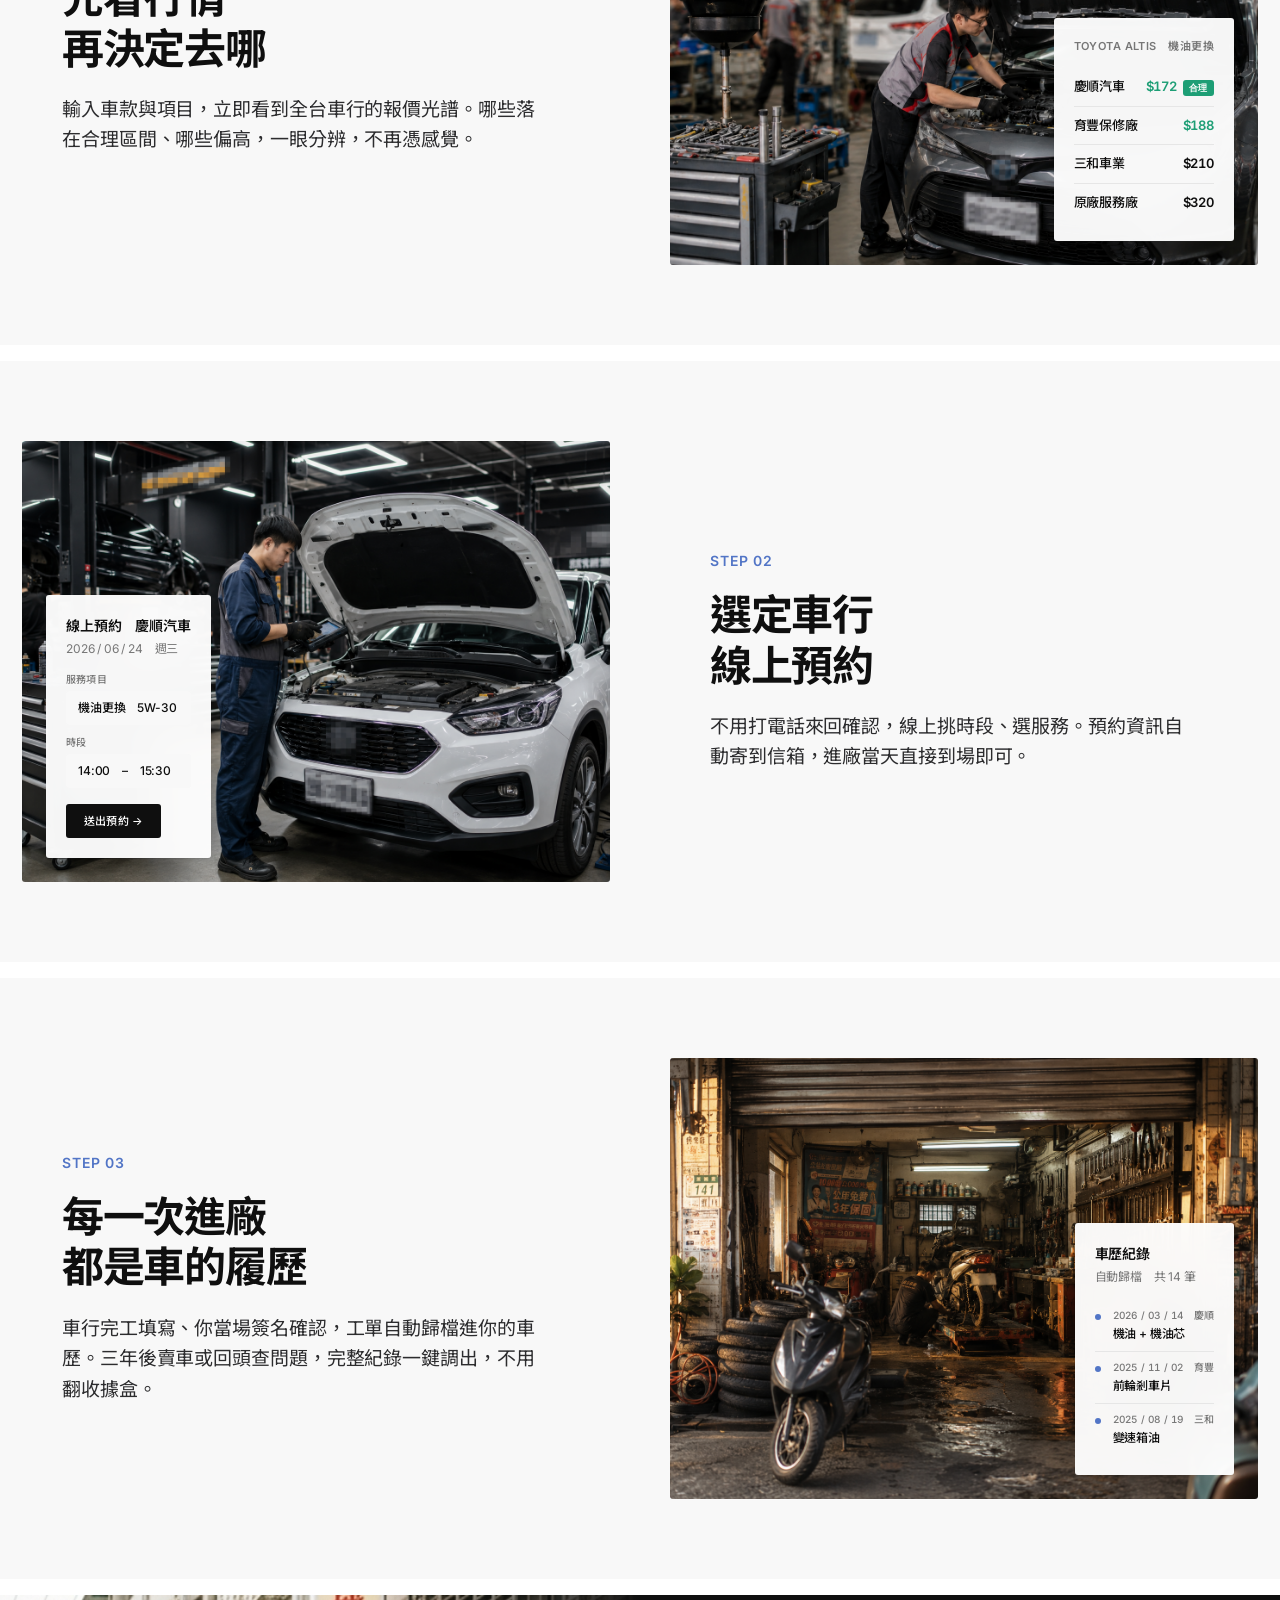
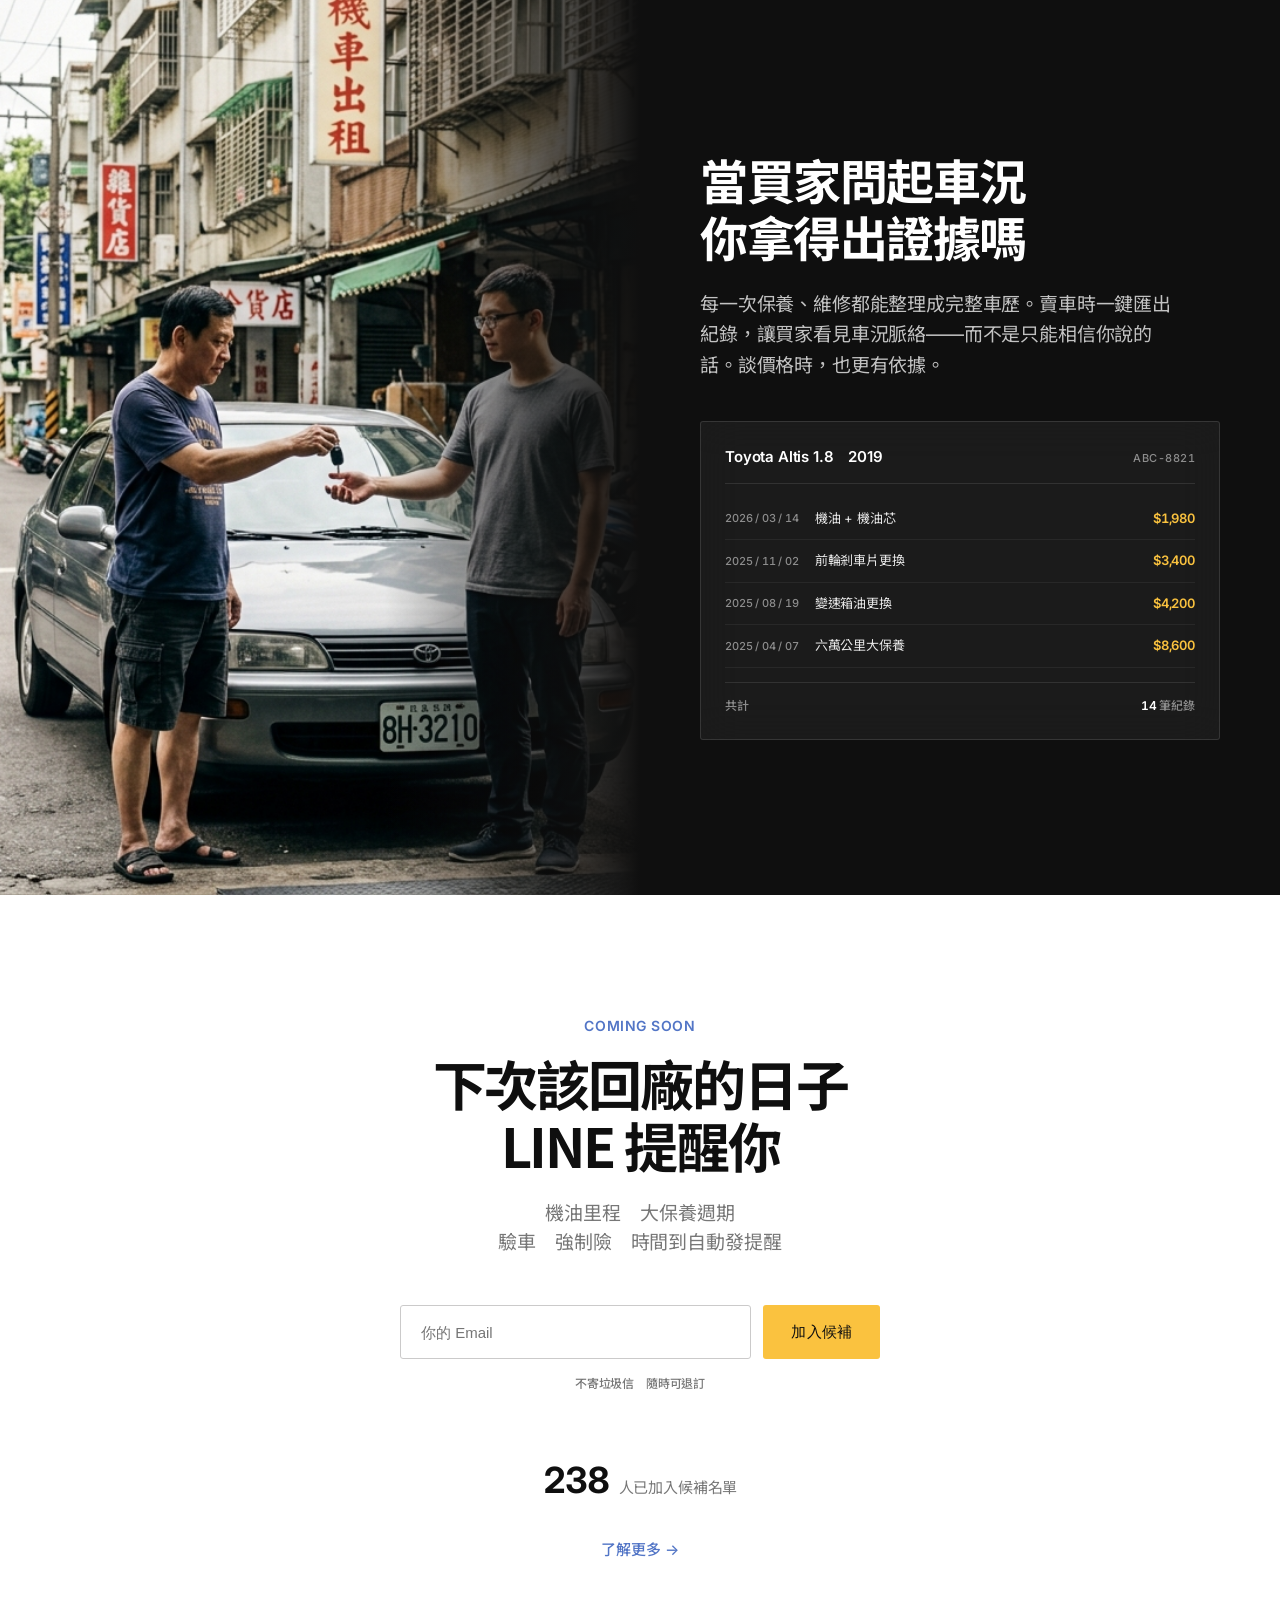
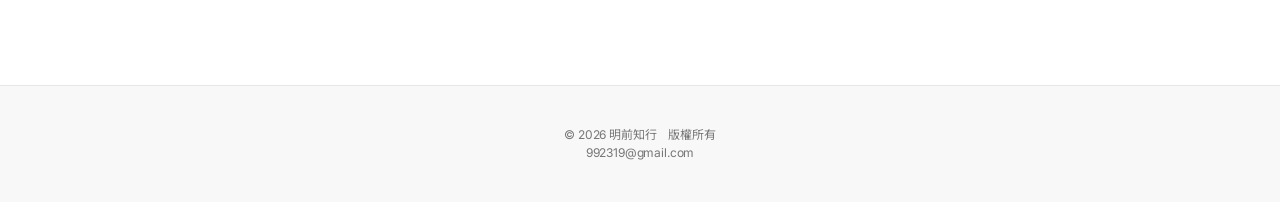
==== commit effd649a: "變更首頁樣式" ====
--- a/index.html
+++ b/index.html
@@ -1,215 +1,340 @@
 <!DOCTYPE html>
-<html lang="en">
+<html lang="zh-Hant">
 <head>
-    <meta charset="UTF-8">
-    <meta name="viewport" content="width=device-width, initial-scale=1.0">
-    <title>明前知行｜台灣保養透明化平台</title>
-    <link rel="stylesheet" href="common.css">
-    <link rel="stylesheet" href="index.css">
+<meta charset="UTF-8">
+<meta name="viewport" content="width=device-width, initial-scale=1.0">
+<title>明前知行　Ming-Qian Zhi-Xing</title>
+<link rel="preconnect" href="https://fonts.googleapis.com">
+<link rel="preconnect" href="https://fonts.gstatic.com" crossorigin>
+<link href="https://fonts.googleapis.com/css2?family=Inter:wght@300;400;500;600;700;800;900&family=Noto+Sans+TC:wght@300;400;500;700;900&display=swap" rel="stylesheet">
+<link rel="stylesheet" href="spectrum.css">
+<link rel="stylesheet" href="index.css">
 </head>
 <body>
-    <div class="wrap">
-        <nav>
-            <div class="logo">
-                <h1>
-                    <a href="index.html">
-                        <span class="logo-mark">
-                            <img src="./icon/logo-mark拷貝2.png" alt="" aria-hidden="true">
-                            <span class="logo-text">明前知行</span>
-                        </span>
-                    </a>
-                </h1>
+
+<nav>
+  <a href="index.html" class="logo">明前知行</a>
+  <button class="nav-toggle" aria-label="開啟選單" aria-expanded="false">
+    <svg class="icon-open" viewBox="0 0 24 24" fill="none" stroke="currentColor" stroke-width="1.5" stroke-linecap="round">
+      <line x1="4" y1="9" x2="20" y2="9"/>
+      <line x1="4" y1="15" x2="20" y2="15"/>
+    </svg>
+    <svg class="icon-close" viewBox="0 0 24 24" fill="none" stroke="currentColor" stroke-width="1.5" stroke-linecap="round">
+      <line x1="6" y1="6" x2="18" y2="18"/>
+      <line x1="18" y1="6" x2="6" y2="18"/>
+    </svg>
+  </button>
+  <ul class="links">
+    <li><a href="market.html">查行情</a></li>
+    <li><a href="appointments.html">我的預約</a></li>
+    <li><a href="vehicle.html">車歷</a></li>
+    <li><a href="login.html">登入</a></li>
+  </ul>
+</nav>
+
+<!-- ====== 1. HERO ====== -->
+<section class="hero">
+  <div class="hero-bg"><img src="./圖片素材/shop/hero.png" alt=""></div>
+  <div class="hero-content">
+    <h1>你的保養費<br>憑什麼是這個價格</h1>
+    <p class="hero-sub">查保養行情　比較車行報價　留下完整車歷<br>讓每一次進廠　都有依據</p>
+    <div class="hero-cta-row">
+      <button class="cta-pill yellow">查我的行情 →</button>
+    </div>
+  </div>
+  <div class="hero-scroll-hint">Scroll</div>
+</section>
+
+<!-- ====== 2. PROBLEM ====== -->
+<section class="problem" id="problem">
+  <header>
+    <h2>同樣的機油<br>六倍的價差</h2>
+    <p class="lede">這不是調查　也不是估計<br>是 <strong>142 家車行親手填的真實工單</strong>　每一筆都經車主簽名確認</p>
+  </header>
+
+  <!-- 大 6× -->
+  <div class="spread-hero">
+    <div class="x"><span data-count-to="6">6</span><small>×</small></div>
+    <div class="label">全台車行價差</div>
+    <div class="extremes">
+      <div class="extreme">
+        <div class="price">$80</div>
+        <div class="caption">最低</div>
+        <div class="shop-name">永和機車行　新北永和</div>
+      </div>
+      <div class="extreme">
+        <div class="price">$480</div>
+        <div class="caption">最高</div>
+        <div class="shop-name">原廠服務廠　台北信義</div>
+      </div>
+    </div>
+  </div>
+
+  <!-- spectrum -->
+  <div class="spectrum-block">
+    <div id="spec"></div>
+  </div>
+  <p class="spec-footnote">每筆資料皆來自已完成且簽名確認的工單　每月更新</p>
+</section>
+
+<!-- ====== 3. 車行回報 ====== -->
+<section class="coverage">
+  <header>
+    <h2>142 家車行<br>真實回報</h2>
+    <p class="lede">每一筆報價都來自<strong>實際完工的工單</strong><br>經車主<strong>當場簽名確認</strong>後才進入行情池</p>
+  </header>
+
+  <!-- 三個指標數字 -->
+  <div class="coverage-stats">
+    <div class="coverage-stat">
+      <div class="v"><span data-count-to="142">142</span></div>
+      <div class="k">家車行已加入</div>
+      <div class="note">分布北中南六大城市　持續擴增</div>
+    </div>
+    <div class="coverage-stat">
+      <div class="v"><span data-count-to="4200" data-count-format="comma">4,200</span><small style="font-size:.5em">+</small></div>
+      <div class="k">筆已完成工單</div>
+      <div class="note">皆經車主當場簽名確認</div>
+    </div>
+    <div class="coverage-stat">
+      <div class="v"><span data-count-to="38">38</span></div>
+      <div class="k">款車型覆蓋</div>
+      <div class="note">機車 24 款　汽車 14 款</div>
+    </div>
+  </div>
+
+  <!-- 真實車行卡片 — 顯示最近一筆實際工單 -->
+  <div class="coverage-grid">
+    <div class="coverage-card">
+      <div class="photo"><img src="./圖片素材/shop/shop-2.jpg" alt=""></div>
+      <div class="body">
+        <div class="head">
+          <div class="city">新北　三重區</div>
+          <div class="name">三益車業</div>
+        </div>
+        <div class="last-ticket">
+          <div class="label">最近一筆</div>
+          <div class="row">
+            <span class="item">機油更換　5W-30</span>
+            <span class="price">$172</span>
+          </div>
+          <div class="date">06 / 18　SYM Jet SR</div>
+        </div>
+      </div>
+    </div>
+
+    <div class="coverage-card">
+      <div class="photo"><img src="./圖片素材/shop/alley-day.jpg" alt=""></div>
+      <div class="body">
+        <div class="head">
+          <div class="city">台北　大同區</div>
+          <div class="name">大同機車行</div>
+        </div>
+        <div class="last-ticket">
+          <div class="label">最近一筆</div>
+          <div class="row">
+            <span class="item">機油 + 機油芯</span>
+            <span class="price">$185</span>
+          </div>
+          <div class="date">06 / 20　Yamaha Cygnus</div>
+        </div>
+      </div>
+    </div>
+
+    <div class="coverage-card">
+      <div class="photo"><img src="./圖片素材/shop/car-repair-2.jpg" alt=""></div>
+      <div class="body">
+        <div class="head">
+          <div class="city">台中　北屯區</div>
+          <div class="name">慶順汽車</div>
+        </div>
+        <div class="last-ticket">
+          <div class="label">最近一筆</div>
+          <div class="row">
+            <span class="item">前輪剎車片更換</span>
+            <span class="price">$1,200</span>
+          </div>
+          <div class="date">06 / 19　Toyota Altis</div>
+        </div>
+      </div>
+    </div>
+
+    <div class="coverage-card">
+      <div class="photo"><img src="./圖片素材/shop/shop-4.jpg" alt=""></div>
+      <div class="body">
+        <div class="head">
+          <div class="city">台南　中西區</div>
+          <div class="name">洪大車行</div>
+        </div>
+        <div class="last-ticket">
+          <div class="label">最近一筆</div>
+          <div class="row">
+            <span class="item">六萬公里大保養</span>
+            <span class="price">$3,800</span>
+          </div>
+          <div class="date">06 / 17　Honda Civic</div>
+        </div>
+      </div>
+    </div>
+  </div>
+
+  <p class="coverage-foot">— 接下來　看看怎麼運作 —</p>
+</section>
+
+<!-- ====== 4. 三步驟流程 ====== -->
+<section class="flow">
+  <header>
+    <h2>知道行情之後<br>下一步更重要</h2>
+    <p class="lede">查行情　預約進廠　留車歷<br>三件事　一條動線</p>
+  </header>
+
+  <!-- Step 1 -->
+  <div class="feature-block">
+    <div class="feature-inner">
+      <div class="feature-text">
+        <div class="num">Step 01</div>
+        <h3>先看行情<br>再決定去哪</h3>
+        <p class="body">輸入車款與項目，立即看到全台車行的報價光譜。哪些落在合理區間、哪些偏高，一眼分辨，不再憑感覺。</p>
+      </div>
+      <div class="feature-visual">
+        <img src="./圖片素材/shop/car-repair.jpg" alt="">
+        <div class="feature-overlay overlay-prices">
+          <h6>Toyota Altis　機油更換</h6>
+          <div class="row"><span class="shop">慶順汽車</span><span class="p green">$172<span class="badge">合理</span></span></div>
+          <div class="row"><span class="shop">育豐保修廠</span><span class="p green">$188</span></div>
+          <div class="row"><span class="shop">三和車業</span><span class="p">$210</span></div>
+          <div class="row"><span class="shop">原廠服務廠</span><span class="p">$320</span></div>
+        </div>
+      </div>
+    </div>
+  </div>
+
+  <!-- Step 2 -->
+  <div class="feature-block reverse">
+    <div class="feature-inner">
+      <div class="feature-text">
+        <div class="num">Step 02</div>
+        <h3>選定車行<br>線上預約</h3>
+        <p class="body">不用打電話來回確認，線上挑時段、選服務。預約資訊自動寄到信箱，進廠當天直接到場即可。</p>
+      </div>
+      <div class="feature-visual">
+        <img src="./圖片素材/shop/car-repair-2.jpg" alt="">
+        <div class="feature-overlay overlay-booking">
+          <h6>線上預約　慶順汽車</h6>
+          <div class="sub">2026 / 06 / 24　週三</div>
+          <div class="field">
+            <label>服務項目</label>
+            <div class="input">機油更換　5W-30</div>
+          </div>
+          <div class="field">
+            <label>時段</label>
+            <div class="input">14:00　–　15:30</div>
+          </div>
+          <span class="submit">送出預約 →</span>
+        </div>
+      </div>
+    </div>
+  </div>
+
+  <!-- Step 3 -->
+  <div class="feature-block">
+    <div class="feature-inner">
+      <div class="feature-text">
+        <div class="num">Step 03</div>
+        <h3>每一次進廠<br>都是車的履歷</h3>
+        <p class="body">車行完工填寫、你當場簽名確認，工單自動歸檔進你的車歷。三年後賣車或回頭查問題，完整紀錄一鍵調出，不用翻收據盒。</p>
+      </div>
+      <div class="feature-visual">
+        <img src="./圖片素材/shop/shop-2.jpg" alt="">
+        <div class="feature-overlay overlay-history">
+          <h6>車歷紀錄</h6>
+          <div class="sub">自動歸檔　共 14 筆</div>
+          <div class="entry">
+            <div class="dot"></div>
+            <div>
+              <div class="meta">2026 / 03 / 14　慶順</div>
+              <div class="what">機油 + 機油芯</div>
             </div>
-            <ul class="links">
-                <li><a href="market.html">查行情</a></li>
-                <li><a href="appointments.html">我的預約</a></li>
-                <li><a href="vehicle.html">車庫</a></li>
-                <li><a href="login.html">登入</a></li>
-            </ul>
-                    <button type="button" class="nav-toggle" aria-expanded="false" aria-label="開啟選單">
-                <svg class="icon-open" viewBox="0 0 24 24" fill="none" stroke="currentColor" stroke-width="2" stroke-linecap="round" stroke-linejoin="round" aria-hidden="true">
-                    <line x1="4" y1="6" x2="20" y2="6"/>
-                    <line x1="4" y1="12" x2="20" y2="12"/>
-                    <line x1="4" y1="18" x2="20" y2="18"/>
-                </svg>
-                <svg class="icon-close" viewBox="0 0 24 24" fill="none" stroke="currentColor" stroke-width="2" stroke-linecap="round" stroke-linejoin="round" aria-hidden="true">
-                    <line x1="6" y1="6" x2="18" y2="18"/>
-                    <line x1="18" y1="6" x2="6" y2="18"/>
-                </svg>
-            </button>
-        </nav>
-        <section class="wrap-hero">
-            <div class="hero-title">
-                <h2>保養不該是<span>賭注</span></h2>
-                <h3>讓行情回到你手上</h3>
+          </div>
+          <div class="entry">
+            <div class="dot"></div>
+            <div>
+              <div class="meta">2025 / 11 / 02　育豐</div>
+              <div class="what">前輪剎車片</div>
             </div>
-            <div class="hero-content">
-                <p><span>38</span><span>種車款覆蓋</span></p>
-                <p><span>5</span><span>座主要城市</span></p>
-                <p><span>4,200+ </span><span>筆真實回報</span></p>
+          </div>
+          <div class="entry">
+            <div class="dot"></div>
+            <div>
+              <div class="meta">2025 / 08 / 19　三和</div>
+              <div class="what">變速箱油</div>
             </div>
-            <div class="hero-footer">
-                <p>不需登入免費使用</p>
-                <a href="market.html" class="btn-primary">
-                    立即查詢
-                    <svg width="13" height="13" viewBox="0 0 14 14" fill="none">
-                    <path d="M2 7H12M8 3L12 7L8 11" stroke="currentColor" stroke-width="1.2" stroke-linecap="round" stroke-linejoin="round"/>
-                    </svg>
-                </a>
-            </div>
-        </section>
-        <section class="spectrum">
-            <div class="spectrum-title">
-                <h2>報價合不合理<br>數據說了算</h2>
-                <h3>你的車款　你的行情</h3>
-            </div>
-            <div class="spectrum-content">
-                <p>$<span>240</span></p>
-                <div class="labels">
-                <div class="track">
-                    <div class="track-dot"></div>
-                    <div class="track-line"></div>
-                </div>
-                <ul class="labels-txt">
-                    <li>極低</li>
-                    <li>偏低</li>
-                    <li>合理</li>
-                    <li>偏高</li>
-                    <li>極高</li>
-                </ul>
-                </div>
-                <ul class="card">
-                <li>
-                    <div class="card-title">
-                    <h3>光陽機車行 · 台北信義</h3>
-                    <p><span>380</span>元</p>
-                    </div>
-                    <div class="card-content">
-                    <div class="tags">
-                        <span>機油更換</span>
-                        <span>空濾清洗</span>
-                    </div>
-                    <p>2025.11.04 · 32,140 km</p>
-                    </div>
-                </li>
-                <li>
-                    <div class="card-title">
-                    <h3>光陽機車行 · 台北信義</h3>
-                    <p><span>380</span>元</p>
-                    </div>
-                    <div class="card-content">
-                    <div class="tags">
-                        <span>機油更換</span>
-                        <span>空濾清洗</span>
-                    </div>
-                    <p>2025.11.04 · 32,140 km</p>
-                    </div>
-                </li>
-                <li>
-                    <div class="card-title">
-                    <h3>光陽機車行 · 台北信義</h3>
-                    <p><span>380</span>元</p>
-                    </div>
-                    <div class="card-content">
-                    <div class="tags">
-                        <span>機油更換</span>
-                        <span>空濾清洗</span>
-                    </div>
-                    <p>2025.11.04 · 32,140 km</p>
-                    </div>
-                </li>
-                </ul>
-            </div>
-            <div class="spectrum-footer">
-                <a href="market.html" class="btn-secondary">
-                    立即查詢
-                    <svg width="13" height="13" viewBox="0 0 14 14" fill="none">
-                    <path d="M2 7H12M8 3L12 7L8 11" stroke="currentColor" stroke-width="1.2" stroke-linecap="round" stroke-linejoin="round"/>
-                    </svg>
-                </a>
-            </div>
-        </section>
-        <section class="timeline">
-            <div class="timeline-title">
-                <h2>你的車歷你的資產</h2>
-                <h3>每一筆記錄　都在說話</h3>
-                <a href="history.html" class="btn-secondary">
-                        開始建立
-                        <svg width="13" height="13" viewBox="0 0 14 14" fill="none">
-                        <path d="M2 7H12M8 3L12 7L8 11" stroke="currentColor" stroke-width="1.2" stroke-linecap="round" stroke-linejoin="round"/>
-                        </svg>
-                        </a>
-            </div>
-            <div class="timeline-content">
-                <ul class="card">
-                <li>
-                    <div class="card-title">
-                    <h3>光陽機車行 · 台北信義</h3>
-                    <p><span>380</span>元</p>
-                    </div>
-                    <div class="card-content">
-                    <div class="tags">
-                        <span>機油更換</span>
-                        <span>空濾清洗</span>
-                    </div>
-                    <p>2025.11.04 · 32,140 km</p>
-                    </div>
-                </li>
-                <li>
-                    <div class="card-title">
-                    <h3>光陽機車行 · 台北信義</h3>
-                    <p><span>380</span>元</p>
-                    </div>
-                    <div class="card-content">
-                    <div class="tags">
-                        <span>機油更換</span>
-                        <span>空濾清洗</span>
-                    </div>
-                    <p>2025.11.04 · 32,140 km</p>
-                    </div>
-                </li>
-                <li>
-                    <div class="card-title">
-                    <h3>光陽機車行 · 台北信義</h3>
-                    <p><span>380</span>元</p>
-                    </div>
-                    <div class="card-content">
-                    <div class="tags">
-                        <span>機油更換</span>
-                        <span>空濾清洗</span>
-                    </div>
-                    <p>2025.11.04 · 32,140 km</p>
-                    </div>
-                </li>
-                </ul>
-            </div>
-        </section>
-        <section class="waitlist">
-            <div class="waitlist-inner">
-                <div class="waitlist-txt">
-                    <h2>分享車歷<br>透明度由你決定</h2>
-                    <p class="waitlist-desc">個資自動遮蔽功能即將上線<br>安心分享保養紀錄，不擔心個人資料外洩。</p>
-                    <div class="waitlist-social-proof">
-                        <span class="wsp-num">238</span>
-                        <span class="wsp-label">人已登記等候上線</span>
-                    </div>
-                    <a href="waitlist.html" class="btn-primary">
-                        了解更多
-                        <svg width="13" height="13" viewBox="0 0 14 14" fill="none">
-                            <path d="M2 7H12M8 3L12 7L8 11" stroke="currentColor" stroke-width="1.2" stroke-linecap="round" stroke-linejoin="round"/>
-                        </svg>
-                    </a>
-                </div>
-                <div class="waitlist-ticket">
-                    <img src="./img/ticket-preview.jpg" alt="工單預覽">
-                </div>
-            </div>
-        </section>
-        <footer>
-            <p>© 2026 明前知行 版權所有</p>
-            <a href="mailto:992319@gmail.com">992319@gmail.com</a>
-        </footer>
-    </div>
-    <script src="nav.js"></script>
+          </div>
+        </div>
+      </div>
+    </div>
+  </div>
+</section>
+
+<!-- ====== 5. Payoff ====== -->
+<section class="payoff">
+  <div class="payoff-image">
+    <img src="./圖片素材/shop/car-sell.png" alt="">
+  </div>
+  <div class="payoff-content">
+    <h2>當買家問起車況<br>你拿得出證據嗎</h2>
+    <p class="body">每一次保養、維修都能整理成完整車歷。賣車時一鍵匯出紀錄，讓買家看見車況脈絡——而不是只能相信你說的話。談價格時，也更有依據。</p>
+
+    <div class="payoff-card">
+      <div class="head">
+        <span class="car">Toyota Altis 1.8　2019</span>
+        <span class="plate">ABC-8821</span>
+      </div>
+      <div class="row"><span class="date">2026 / 03 / 14</span><span class="item">機油 + 機油芯</span><span class="price">$1,980</span></div>
+      <div class="row"><span class="date">2025 / 11 / 02</span><span class="item">前輪剎車片更換</span><span class="price">$3,400</span></div>
+      <div class="row"><span class="date">2025 / 08 / 19</span><span class="item">變速箱油更換</span><span class="price">$4,200</span></div>
+      <div class="row"><span class="date">2025 / 04 / 07</span><span class="item">六萬公里大保養</span><span class="price">$8,600</span></div>
+      <div class="foot">
+        <span>共計</span>
+        <span><strong>14</strong> 筆紀錄</span>
+      </div>
+    </div>
+  </div>
+</section>
+
+<!-- ====== 6. Waitlist ====== -->
+<section class="waitlist">
+  <div class="container">
+    <div class="eyebrow-w">Coming Soon</div>
+    <h2>下次該回廠的日子<br>LINE 提醒你</h2>
+    <p class="lede">機油里程　大保養週期<br>驗車　強制險　時間到自動發提醒</p>
+
+    <div class="waitlist-form">
+      <div class="wl-row">
+        <input type="email" placeholder="你的 Email">
+        <button>加入候補</button>
+      </div>
+      <p class="wl-trust">不寄垃圾信　隨時可退訂</p>
+      <div class="wl-count">
+        <strong>238</strong>
+        <span>人已加入候補名單</span>
+      </div>
+      <a href="waitlist.html" class="wl-more">了解更多 →</a>
+    </div>
+  </div>
+</section>
+
+<footer>
+    <p>© 2026 明前知行　版權所有</p>
+    <a href="mailto:992319@gmail.com">992319@gmail.com</a>
+</footer>
+
+<script src="nav.js"></script>
+<script src="spectrum.js"></script>
+<script>
+  Spectrum.render('#spec', null, { variant: 'shock' });
+</script>
+<script src="index.js"></script>
+
 </body>
 </html>
--- a/spectrum.css
+++ b/spectrum.css
@@ -0,0 +1,425 @@
+/* ============================================================
+   光譜儀元件 spectrum.css
+   依賴：common.css 的 CSS 變數（--accent-deep / --yellow / --ink / --muted / --line / --bg-off）
+   命名：.spec-* 前綴避免全站撞名
+   變體：.spec--shock（首頁震撼版）/ .spec--detail（market 細節版）
+   動畫：初始狀態藏起來，外層加 .is-ready 觸發進場
+   ============================================================ */
+
+.spec {
+  /* 元件內專屬色（common.css 沒有的） */
+  --spec-track: #ebedf2;
+  --spec-iqr: #c8e3d2;
+  --spec-iqr-edge: rgba(29, 158, 117, 0.4);
+  --spec-green: #1d9e75;
+  --spec-warn: #a8442a;
+
+  font-family: 'Inter', 'Noto Sans TC', sans-serif;
+  color: var(--ink);
+  letter-spacing: -0.01em;
+}
+
+/* ─── wrap：散點 + bar ─── */
+.spec-wrap {
+  position: relative;
+  padding-top: 100px;
+}
+
+/* ─── beeswarm 散點區 ─── */
+.spec-swarm {
+  position: absolute;
+  left: 0;
+  right: 0;
+  bottom: 22px;
+  height: 72px;
+}
+.spec-dot {
+  position: absolute;
+  width: 7px;
+  height: 7px;
+  border-radius: 50%;
+  background: var(--accent-deep);
+  opacity: 0;
+  transform: translate(-50%, -50%) scale(0);
+  transition:
+    opacity 0.5s ease,
+    transform 0.5s cubic-bezier(0.34, 1.56, 0.64, 1);
+  transition-delay: calc(var(--i, 0) * 14ms);
+  cursor: pointer;
+}
+.spec.is-ready .spec-dot {
+  opacity: 0.32;
+  transform: translate(-50%, -50%) scale(1);
+}
+.spec-dot:hover {
+  opacity: 1 !important;
+  transform: translate(-50%, -50%) scale(1.8) !important;
+  z-index: 10;
+  transition-delay: 0s;
+}
+.spec-dot:hover::after {
+  content: attr(data-label);
+  position: absolute;
+  bottom: calc(100% + 10px);
+  left: 50%;
+  transform: translateX(-50%);
+  background: var(--ink);
+  color: #fff;
+  padding: 6px 10px;
+  border-radius: 3px;
+  font-size: 12px;
+  white-space: nowrap;
+  letter-spacing: 0.05em;
+}
+
+/* ─── 主 bar ─── */
+.spec-track {
+  position: relative;
+  height: 14px;
+  background: var(--spec-track);
+  border-radius: 7px;
+  overflow: visible;
+}
+
+/* IQR 主流區間 */
+.spec-iqr {
+  position: absolute;
+  top: 0;
+  bottom: 0;
+  background: var(--spec-iqr);
+  border-radius: 7px;
+  border-left: 1px solid var(--spec-iqr-edge);
+  border-right: 1px solid var(--spec-iqr-edge);
+  transform: scaleX(0);
+  transform-origin: center;
+  transition: transform 0.6s cubic-bezier(0.22, 1, 0.36, 1);
+  transition-delay: 0.15s;
+}
+.spec.is-ready .spec-iqr {
+  transform: scaleX(1);
+}
+
+/* median 細線 */
+.spec-median {
+  position: absolute;
+  top: -8px;
+  bottom: -8px;
+  width: 2px;
+  background: var(--accent-deep);
+  transform: translateX(-50%) scaleY(0);
+  transform-origin: top;
+  transition: transform 0.4s cubic-bezier(0.22, 1, 0.36, 1);
+  transition-delay: 0.55s;
+  z-index: 3;
+}
+.spec.is-ready .spec-median {
+  transform: translateX(-50%) scaleY(1);
+}
+
+/* 你的位置 flag */
+.spec-you {
+  position: absolute;
+  top: 0;
+  bottom: -12px;
+  width: 2px;
+  background: var(--yellow);
+  transform: translateX(-50%);
+  opacity: 0;
+  transition: opacity 0.35s ease;
+  transition-delay: 0.75s;
+  z-index: 4;
+}
+.spec.is-ready .spec-you {
+  opacity: 1;
+}
+.spec-you-flag {
+  position: absolute;
+  bottom: calc(100% + 6px);
+  left: 50%;
+  transform: translateX(-50%) translateY(-12px);
+  background: var(--yellow);
+  color: var(--accent-deep);
+  padding: 8px 14px 7px;
+  border-radius: 3px;
+  white-space: nowrap;
+  font-weight: 700;
+  font-size: 13px;
+  letter-spacing: 0.08em;
+  text-align: center;
+  line-height: 1.3;
+  font-variant-numeric: tabular-nums;
+  opacity: 0;
+  transition:
+    opacity 0.35s ease,
+    transform 0.45s cubic-bezier(0.34, 1.56, 0.64, 1);
+  transition-delay: 0.85s;
+}
+.spec.is-ready .spec-you-flag {
+  opacity: 1;
+  transform: translateX(-50%) translateY(0);
+}
+.spec-you-num {
+  font-size: 16px;
+  display: block;
+}
+.spec-you-tag {
+  font-size: 11px;
+  letter-spacing: 0.15em;
+  color: var(--spec-warn);
+  font-weight: 500;
+  display: block;
+  margin-top: 1px;
+}
+.spec-you-flag::after {
+  content: '';
+  position: absolute;
+  top: 100%;
+  left: 50%;
+  transform: translateX(-50%);
+  border: 6px solid transparent;
+  border-top-color: var(--yellow);
+}
+
+/* ─── MIN / MAX 錨點 ─── */
+.spec-anchors {
+  display: flex;
+  justify-content: space-between;
+  margin-top: 18px;
+  padding: 0 2px;
+}
+.spec-anchor {
+  text-align: left;
+  opacity: 0;
+  transform: translateY(8px);
+  transition: opacity 0.4s ease, transform 0.4s ease;
+  transition-delay: 0.4s;
+}
+.spec.is-ready .spec-anchor {
+  opacity: 1;
+  transform: translateY(0);
+}
+.spec-anchor--end {
+  text-align: right;
+  transition-delay: 0.45s;
+}
+.spec-cap {
+  display: block;
+  font-family: 'Inter', 'Noto Sans TC', sans-serif;
+  font-size: 13px;
+  font-weight: 500;
+  letter-spacing: 0.04em;
+  color: var(--muted);
+  margin-bottom: 4px;
+}
+.spec-val {
+  font-family: 'Inter', 'Noto Sans TC', sans-serif;
+  font-variant-numeric: tabular-nums;
+  font-size: 24px;
+  color: var(--ink);
+  font-weight: 600;
+  letter-spacing: -0.02em;
+}
+.spec-shop {
+  display: block;
+  font-size: 13px;
+  color: var(--muted);
+  letter-spacing: 0;
+  margin-top: 6px;
+}
+
+/* ─── 五段標籤（位置對齊百分位，不再等分） ─── */
+.spec-zones {
+  position: relative;
+  height: 18px;
+  margin-top: 32px;
+  padding-top: 16px;
+  border-top: 1px dashed var(--muted-light);
+  font-size: 13px;
+  color: var(--muted);
+  letter-spacing: 0.02em;
+  font-weight: 500;
+  opacity: 0;
+  transition: opacity 0.5s ease;
+  transition-delay: 0.5s;
+}
+.spec.is-ready .spec-zones {
+  opacity: 1;
+}
+.spec-zones span {
+  position: absolute;
+  top: 16px;
+  transform: translateX(-50%);
+  white-space: nowrap;
+}
+.spec-zones .ok {
+  color: var(--spec-green);
+  font-weight: 500;
+}
+
+/* ─── summary 數字整合列 ─── */
+.spec-summary {
+  display: flex;
+  justify-content: center;
+  align-items: baseline;
+  flex-wrap: wrap;
+  gap: 8px 22px;
+  margin-top: 32px;
+  padding: 18px 22px;
+  background: var(--bg-off);
+  border-radius: 3px;
+  font-size: 13px;
+  color: var(--muted);
+  letter-spacing: 0.05em;
+  opacity: 0;
+  transform: translateY(8px);
+  transition: opacity 0.5s ease, transform 0.5s ease;
+  transition-delay: 0.6s;
+}
+.spec.is-ready .spec-summary {
+  opacity: 1;
+  transform: translateY(0);
+}
+.spec-sum-item {
+  display: inline-flex;
+  align-items: baseline;
+  gap: 8px;
+}
+.spec-sum-lbl {
+  font-family: 'Inter', 'Noto Sans TC', sans-serif;
+  font-size: 13px;
+  font-weight: 500;
+  letter-spacing: 0.04em;
+  color: var(--muted);
+}
+.spec-sum-val {
+  font-family: 'Inter', 'Noto Sans TC', sans-serif;
+  font-variant-numeric: tabular-nums;
+  font-size: 20px;
+  color: var(--ink);
+  font-weight: 600;
+  letter-spacing: -0.02em;
+}
+.spec-sum-val--green { color: var(--spec-green); }
+.spec-sum-val--warn { color: var(--spec-warn); }
+.spec-sum-sep {
+  color: var(--muted-light);
+  font-size: 10px;
+}
+
+/* ─── foot 註解 ─── */
+.spec-foot {
+  display: flex;
+  justify-content: space-between;
+  align-items: baseline;
+  margin-top: 24px;
+  flex-wrap: wrap;
+  gap: 12px;
+  opacity: 0;
+  transition: opacity 0.5s ease;
+  transition-delay: 0.7s;
+}
+.spec.is-ready .spec-foot {
+  opacity: 1;
+}
+.spec-foot-l {
+  font-family: 'Inter', 'Noto Sans TC', sans-serif;
+  font-size: 13px;
+  color: var(--muted);
+  letter-spacing: 0.02em;
+  font-weight: 500;
+}
+.spec-foot-l strong {
+  font-family: 'Inter', 'Noto Sans TC', sans-serif;
+  font-variant-numeric: tabular-nums;
+  font-size: 16px;
+  color: var(--ink);
+  font-weight: 600;
+  letter-spacing: -0.01em;
+  margin: 0 3px;
+}
+.spec-foot-r {
+  font-size: 13px;
+  color: var(--muted);
+  letter-spacing: 0.02em;
+  font-weight: 500;
+}
+
+/* ─── 細節版調整 ─── */
+.spec--detail .spec-wrap {
+  padding-top: 90px;
+}
+.spec--detail .spec-swarm {
+  height: 56px;
+}
+.spec--detail .spec-summary {
+  background: var(--white);
+  border: 1px solid var(--line);
+}
+
+/* ─── 觸控裝置 tooltip：用 .is-active 取代 :hover ─── */
+@media (hover: none) {
+  /* 觸控時 :hover 會卡住，改用 click 切換 .is-active */
+  .spec-dot:hover {
+    background: var(--accent-deep);
+    opacity: 0.32;
+    transform: translate(-50%, -50%) scale(1);
+  }
+  .spec-dot:hover::after { content: none; }
+  .spec.is-ready .spec-dot.is-active {
+    opacity: 1;
+    transform: translate(-50%, -50%) scale(1.8);
+    z-index: 10;
+  }
+  .spec-dot.is-active::after {
+    content: attr(data-label);
+    position: absolute;
+    bottom: calc(100% + 10px);
+    left: 50%;
+    transform: translateX(-50%);
+    background: var(--ink);
+    color: #fff;
+    padding: 6px 10px;
+    border-radius: 3px;
+    font-size: 12px;
+    white-space: nowrap;
+    letter-spacing: 0.05em;
+  }
+}
+
+/* ─── 平板 769–1024（跟 nav 漢堡選單斷點同步） ─── */
+@media (max-width: 1024px) {
+  .spec-wrap { padding-top: 94px; }
+  .spec-swarm { height: 64px; }
+  .spec-val { font-size: 22px; }
+  .spec-sum-val { font-size: 18px; }
+}
+
+/* ─── RWD 手機 ≤768 ─── */
+@media (max-width: 768px) {
+  .spec-wrap { padding-top: 86px; }
+  .spec-swarm { height: 54px; bottom: 18px; }
+  .spec-dot { width: 6px; height: 6px; }
+  .spec-you-flag { padding: 7px 11px 6px; font-size: 12px; }
+  .spec-you-num { font-size: 14px; }
+  .spec-you-tag { font-size: 10px; }
+  .spec-cap { font-size: 12px; }
+  .spec-val { font-size: 20px; }
+  .spec-shop { font-size: 12px; }
+  .spec-zones { font-size: 12px; letter-spacing: 0.02em; }
+  .spec-summary {
+    padding: 14px 14px;
+    gap: 6px 14px;
+  }
+  .spec-sum-val { font-size: 17px; }
+  .spec-sum-lbl { font-size: 12px; letter-spacing: 0.02em; }
+  .spec-sum-sep { display: none; }
+  .spec-foot { flex-direction: column; gap: 6px; align-items: flex-start; }
+  .spec-foot-l, .spec-foot-r { font-size: 12px; }
+  .spec-foot-l strong { font-size: 14px; }
+}
+
+/* ─── 再更窄 ≤420 ─── */
+@media (max-width: 420px) {
+  .spec-wrap { padding-top: 78px; }
+  .spec-swarm { height: 44px; bottom: 16px; }
+}
--- a/index.css
+++ b/index.css
@@ -1,263 +1,679 @@
-/* hero */
-.wrap-hero{
-    position: relative;
-    overflow: hidden;
-    min-height: 100svh;
-    padding: 120px 120px 80px; 
-    display: flex;
-    flex-direction: column;
-    gap: 60px;
-}
-.wrap-hero::before{
-    content: "";
-    position: absolute;
-    top: 0;
-    bottom: 0;
-    left: 0;
-    right: 0;
-    background-image: url(./img/hero-background.avif);
-    background-size: cover;
-    background-position: center;
-    z-index: -2;
-    opacity: 0.8;
-}
-.wrap-hero::after{
-    content: "";
-    position: absolute;
-    top: 0;
-    bottom: 0;
-    left: 0;
-    right: 0;
-    background: 
-    linear-gradient(to right, rgba(10,12,16,0.95) 55%, rgba(10,12,16,0.35) 100%),
-    linear-gradient(to top, rgba(10,12,16,0.8) 0%, transparent 45%);
-    z-index: -1;
-    pointer-events: none;
-}
-
-.hero-title h2{
-    color: var(--white);
-    font-size: var(--fs-price);
-    margin-bottom: 20px;
-}
-.hero-title h2 span{
-    color: var(--accent)
-}
-.hero-title h3{
-    color: var(--white);
-    font-size: var(--fs-body);
+:root{
+  --white:#fff;
+  --ink:#0f0f0f;
+  --ink-soft:#2c2c2e;
+  --muted:#777;
+  --muted-light:#cbcaca;
+  --line:#e6e6e6;
+  --bg-off:#f8f8f8;
+  --bg-dark:#1d1d1f;
+  --accent:#5275c6;
+  --accent-deep:#0F2D6E;
+  --yellow:#fac23f;
+  --trend-green:#1d9e75;
+  --nav-h:48px;
+  --radius:3px;
+}
+*,*::before,*::after{box-sizing:border-box;margin:0;padding:0}
+html{scroll-behavior:smooth; -webkit-font-smoothing:antialiased; -moz-osx-font-smoothing:grayscale}
+body{
+  background:var(--white); color:var(--ink);
+  font-family:'Inter','Noto Sans TC',-apple-system,BlinkMacSystemFont,sans-serif;
+  font-weight:400; line-height:1.5;
+  overflow-x:hidden;
+  letter-spacing:-.01em;
+}
+a{text-decoration:none;color:inherit}
+img{display:block;max-width:100%}
+
+/* =========== NAV =========== */
+nav{
+  display:flex; justify-content:space-between; align-items:center;
+  padding:0 22px; height:var(--nav-h);
+  background:rgba(22,22,23,.72);
+  backdrop-filter:saturate(180%) blur(20px);
+  -webkit-backdrop-filter:saturate(180%) blur(20px);
+  position:fixed; top:0; left:0; right:0; z-index:99;
+}
+.logo{color:var(--white); font-weight:500; font-size:14px; letter-spacing:.02em}
+.links{display:flex; gap:32px; list-style:none}
+.links a{
+  color:rgba(255,255,255,.85); font-size:12px;
+  font-weight:400; letter-spacing:.01em;
+  transition:color .2s;
+}
+.links a:hover{color:var(--white)}
+
+/* 漢堡按鈕（桌面隱藏，1024 以下顯示） */
+.nav-toggle{
+  display:none; width:36px; height:36px;
+  background:none; border:none; cursor:pointer;
+  color:var(--white); padding:0;
+  align-items:center; justify-content:center;
+}
+.nav-toggle svg{width:20px; height:20px; display:block}
+.nav-toggle .icon-close{display:none}
+nav.is-open .nav-toggle .icon-open{display:none}
+nav.is-open .nav-toggle .icon-close{display:block}
+
+/* CTA */
+.cta-pill{
+  display:inline-flex; align-items:center; justify-content:center; gap:8px;
+  background:var(--ink); color:var(--white);
+  padding:13px 28px; border-radius:var(--radius);
+  font-weight:500; font-size:15px; letter-spacing:.01em;
+  border:none; cursor:pointer;
+  transition:background .2s, transform .2s;
+}
+.cta-pill:hover{background:#000}
+.cta-pill.yellow{background:var(--yellow); color:var(--ink)}
+.cta-pill.yellow:hover{background:#ffd55c}
+
+/* =========== 1. HERO =========== */
+.hero{
+  height:100vh; min-height:680px; max-height:900px;
+  position:relative; overflow:hidden;
+  color:var(--white);
+  display:flex; flex-direction:column;
+  padding-top:var(--nav-h);
+}
+.hero-bg{position:absolute; inset:0; z-index:0}
+.hero-bg img{width:100%; height:100%; object-fit:cover; object-position:center 40%}
+.hero-bg::after{
+  content:""; position:absolute; inset:0;
+  background:linear-gradient(180deg, rgba(0,0,0,.25) 0%, rgba(0,0,0,.4) 50%, rgba(0,0,0,.85) 100%);
 }
 .hero-content{
-    display: flex;
-    gap: 20px;
-    margin-top: auto;
-}
-.hero-content p{
-    width: 200px;
-    aspect-ratio: 1 / 1;
-    border: 1px solid var(--white);
-    display: flex;
-    flex-direction: column;
-    overflow: hidden;
-}
-.hero-content p span:first-child{
-    flex: 1;
-    display: flex;
-    align-items: center;
-    justify-content: center;
-    font-family: 'Cormorant Garamond', serif;
-    font-size: 64px;
-    color: var(--white);
-}
-.hero-content p span:last-child{
-    background: var(--ink);
-    padding-block: 10px;
-    text-align: center;
-    font-size: var(--fs-sm);
-    color: var(--white);
-    letter-spacing: 0.15em;
-}
-.hero-footer{
-    display: flex;
-    flex-direction: column;
-    gap: 12px;
-}
-.hero-footer p{
-    color: var(--muted-light);
-    font-size: var(--fs-xs);
-    letter-spacing: 0.1em;
-}
-
-/* 光譜儀 */
-.spectrum,
-.timeline{
-    padding: 120px;
-    min-height: 100svh;
-}
-.spectrum-title h3{
-    text-indent: 1.5em;
-    margin-bottom: 20px;
-    color: var(--muted);
-}
-.spectrum-content{
-    margin-block: 40px;
-    position: relative;
-}
-.spectrum .card {
-    position: absolute;
-    top: 50%;
-    right: 0;
-    transform: translateY(-50%);
-    width: 500px;
-    height: 160px;
-}
-.spectrum .card li{
-    position: absolute;
-    width: 100%;
-    padding: 20px;
-    border-radius: 5px;
-    border: 1.5px solid var(--line);
-    background: var(--white);;
-}
-.spectrum .card li:nth-child(1) {
-    transform: rotate(3deg);
-}
-.spectrum .card li:nth-child(2) {
-    transform: rotate(-1.5deg);
-}
-.spectrum .card li:nth-child(3) {
-    transform: rotate(0deg);
-}
-.spectrum-footer{
-    padding-top: 20px;
-}
-
-
-
-/* timeline */
-.timeline{
-    background-image: url(./img/hero-background.avif);
-    background-size: cover;
-    background-position: center;
-    background-attachment: fixed;
-    position: relative;
-}
-.timeline::before {
-    content: "";
-    position: absolute;
-    inset: 0;
-    background: rgba(0,0,0,0.3);
-    z-index: 0;
-}
-.timeline > * {
-    position: relative;
-    z-index: 1;
-}
-.timeline-title h2{
-    color: var(--white);
-}
-
-.timeline-title:first-child h3{
-    color: var(--muted-light);
-}
-.timeline-title .btn-secondary{
-    margin-top: 20px;
-}
-.timeline .card,
-.spectrum .card{
-    margin-block: 20px;
-    align-items: center;
-}
-.timeline .card li {
-    background: var(--white);
-    padding: 20px;
-    margin-bottom: 12px;
-    width: 360px;
-}
-.timeline .card li:nth-child(even) {
-    margin-left: auto;
-}
-.spectrum .card li,
-.timeline .card li {
-    background-image: 
-        linear-gradient(to right, rgba(255,255,255,1) 0%, rgba(255,255,255,0.92) 45%, rgba(255,255,255,0.4) 100%),
-        url('./img/scooter-workshop.jpg');
-    background-size: cover;
-    background-position: center right;
-    background-repeat: no-repeat;
-}
-/* waitlist */
-.waitlist {
-    background-color: var(--bg-off);
-    padding: 80px var(--pad-x-page);
-    border-top: .5px solid var(--line);
-}
-.waitlist-inner {
-    display: flex;
-    align-items: center;
-    gap: 80px;
-}
-.waitlist-txt {
-    flex: 1;
-    display: flex;
-    flex-direction: column;
-    gap: 20px;
-}
-.waitlist-eyebrow {
-    font-size: var(--fs-xs);
-    letter-spacing: .25em;
-    color: var(--accent);
-    font-weight: 500;
-}
-.waitlist h2 {
-    line-height: 1.25;
-    color: var(--ink);
-    margin: 0;
-}
-.waitlist-desc {
-    color: var(--muted);
-    font-size: var(--fs-sm);
-    line-height: 1.8;
-}
-.waitlist-social-proof {
-    display: inline-flex;
-    align-items: baseline;
-    gap: 10px;
-    padding: 12px 20px;
-    background: var(--white);
-    border-left: 3px solid var(--accent);
-    width: fit-content;
-}
-.wsp-num {
-    font-size: var(--fs-amount);
-    font-weight: 500;
-    color: var(--accent-deep);
-    line-height: 1;
-}
-.wsp-label {
-    font-size: var(--fs-xs);
-    color: var(--muted);
-    letter-spacing: .1em;
-}
-.waitlist-ticket {
-    flex-shrink: 0;
-    width: 200px;
-    aspect-ratio: 572 / 1024;
-    border-radius: 8px;
-    overflow: hidden;
-    box-shadow: 0 12px 36px rgba(0,0,0,0.15);
-    transform: rotate(-3deg);
-    transition: transform 0.4s ease;
-}
-.waitlist-ticket:hover {
-    transform: rotate(0deg) scale(1.02);
-}
-.waitlist-ticket img {
-    width: 100%;
-    height: 100%;
-    object-fit: cover;
-    display: block;
-}
-
-
-
+  position:relative; z-index:2;
+  flex:1; display:flex; flex-direction:column;
+  justify-content:center; align-items:center; text-align:center;
+  padding:60px 22px 40px;
+}
+.hero-eyebrow{
+  font-size:13px; font-weight:500; color:rgba(255,255,255,.7);
+  letter-spacing:.04em; margin-bottom:16px;
+}
+.hero h1{
+  font-family:'Noto Sans TC','Inter',sans-serif;
+  font-size:96px; line-height:1.15; letter-spacing:-.04em;
+  font-weight:700; color:var(--white);
+  max-width:1100px;
+}
+.hero-sub{
+  margin-top:24px; font-size:22px; font-weight:400;
+  color:rgba(255,255,255,.9); line-height:1.5;
+  max-width:680px; letter-spacing:-.005em;
+}
+.hero-cta-row{
+  margin-top:40px; display:flex; gap:24px; align-items:center;
+  flex-wrap:wrap; justify-content:center;
+}
+.hero-link{
+  color:var(--white); font-size:15px; font-weight:400;
+  display:inline-flex; align-items:center; gap:4px;
+  border-bottom:1px solid rgba(255,255,255,.3);
+  padding-bottom:2px;
+}
+.hero-link:hover{border-color:var(--white)}
+.hero-scroll-hint{
+  position:absolute; bottom:32px; left:50%; transform:translateX(-50%);
+  z-index:2; color:rgba(255,255,255,.6);
+  display:flex; flex-direction:column; align-items:center; gap:8px;
+  font-size:11px; font-weight:500; letter-spacing:.16em; text-transform:uppercase;
+}
+.hero-scroll-hint::after{
+  content:"↓"; font-size:14px; letter-spacing:0;
+  animation:bounce 2s infinite;
+}
+@keyframes bounce{
+  0%,100%{transform:translateY(0)}
+  50%{transform:translateY(6px)}
+}
+
+/* =========== 載入動畫 — reveal on scroll =========== */
+.reveal{
+  opacity:0; transform:translateY(20px);
+  transition:opacity .8s cubic-bezier(.22,1,.36,1), transform .8s cubic-bezier(.22,1,.36,1);
+  will-change:opacity, transform;
+}
+.reveal.in{opacity:1; transform:translateY(0)}
+.reveal-d1{transition-delay:.08s}
+.reveal-d2{transition-delay:.16s}
+.reveal-d3{transition-delay:.24s}
+@media (prefers-reduced-motion:reduce){
+  .reveal{opacity:1; transform:none; transition:none}
+}
+
+/* =========== 2. PROBLEM =========== */
+.problem{background:var(--white); padding:140px 22px 0; text-align:center}
+/* --- Shared section header (semantic <header>) --- */
+section > header h2{
+  font-family:'Noto Sans TC','Inter',sans-serif;
+  font-weight:700; letter-spacing:-.04em; color:var(--ink);
+  line-height:1.15;
+}
+section > header .lede{
+  margin-top:24px; font-size:21px; font-weight:400;
+  color:var(--muted); line-height:1.6; letter-spacing:-.005em;
+}
+section > header .lede strong{color:var(--ink); font-weight:600}
+
+/* problem variant */
+.problem > header{max-width:1100px; margin:0 auto}
+.problem > header h2{font-size:96px}
+.problem > header .lede{margin:32px auto 0; max-width:680px}
+
+/* 大 6× 數字 */
+.spread-hero{
+  margin:100px auto 0; max-width:1100px;
+  padding:80px 60px; background:var(--bg-off); border-radius:var(--radius);
+  text-align:center;
+}
+.spread-hero .x{
+  font-family:'Inter',sans-serif;
+  font-size:240px; line-height:.9; letter-spacing:-.06em;
+  font-weight:800; color:var(--ink);
+  font-variant-numeric:tabular-nums;
+}
+.spread-hero .x small{
+  font-size:60px; font-weight:600; color:var(--muted);
+  letter-spacing:-.04em; vertical-align:.45em; margin-left:8px;
+}
+.spread-hero .label{
+  margin-top:16px; font-size:21px; font-weight:500;
+  color:var(--ink); letter-spacing:-.01em;
+}
+.spread-hero .extremes{
+  margin-top:60px; padding-top:40px;
+  border-top:1px solid var(--muted-light);
+  display:grid; grid-template-columns:1fr 1fr; gap:60px;
+  max-width:680px; margin-left:auto; margin-right:auto;
+}
+.spread-hero .extreme .price{
+  font-family:'Inter',sans-serif;
+  font-size:48px; font-weight:700; color:var(--ink);
+  font-variant-numeric:tabular-nums; letter-spacing:-.03em;
+  line-height:1;
+}
+.spread-hero .extreme .caption{
+  margin-top:10px; font-size:14px; font-weight:500;
+  color:var(--muted); letter-spacing:.02em;
+}
+.spread-hero .extreme .shop-name{
+  margin-top:4px; font-size:13px; color:var(--muted-light);
+  font-weight:400;
+}
+
+/* spectrum block */
+.spectrum-block{
+  max-width:1100px; margin:80px auto 0;
+  background:var(--white); border:1px solid var(--line);
+  border-radius:var(--radius); padding:48px;
+  min-height:500px; /* 預留高度避免 spectrum.js 渲染前後跳版 — 實際量到再微調 */
+}
+.spec-footnote{
+  margin-top:80px; text-align:center;
+  font-size:13px; color:var(--muted); padding-bottom:140px;
+}
+
+/* =========== 3. 車行回報 — 重新定位為「真實工單回報」=========== */
+.coverage{background:var(--bg-off); padding:140px 22px}
+.coverage > header{text-align:center; max-width:880px; margin:0 auto 24px}
+.coverage > header h2{font-size:80px}
+
+/* 三個指標數字 — 強化「真實」訊息 */
+.coverage-stats{
+  max-width:880px; margin:0 auto 80px;
+  display:grid; grid-template-columns:repeat(3,1fr); gap:0;
+  padding:40px 0; border-top:1px solid var(--muted-light); border-bottom:1px solid var(--muted-light);
+}
+.coverage-stat{
+  text-align:center; position:relative;
+}
+.coverage-stat:not(:last-child)::after{
+  content:""; position:absolute; right:0; top:50%; transform:translateY(-50%);
+  width:1px; height:48px; background:var(--muted-light);
+}
+.coverage-stat .v{
+  font-family:'Inter',sans-serif;
+  font-size:54px; font-weight:700; color:var(--ink);
+  font-variant-numeric:tabular-nums; letter-spacing:-.04em; line-height:1;
+}
+.coverage-stat .k{
+  margin-top:10px; font-size:13px; font-weight:500;
+  color:var(--muted); letter-spacing:.02em;
+}
+.coverage-stat .note{
+  margin-top:8px; font-size:12px; color:var(--muted-light);
+  font-weight:400; letter-spacing:.01em;
+}
+
+/* 真實車行卡片 grid */
+.coverage-grid{
+  max-width:1280px; margin:0 auto;
+  display:grid; grid-template-columns:repeat(4,1fr); gap:16px;
+}
+.coverage-card{
+  position:relative; overflow:hidden;
+  border-radius:var(--radius);
+  background:var(--white);
+  border:1px solid var(--line);
+  display:flex; flex-direction:column;
+  transition:transform .3s ease, box-shadow .3s ease;
+}
+.coverage-card:hover{transform:translateY(-4px); box-shadow:0 20px 40px -10px rgba(15,45,110,.15)}
+.coverage-card .photo{
+  position:relative; overflow:hidden;
+  aspect-ratio:4/3;
+  background:#000;
+}
+.coverage-card .photo img{
+  width:100%; height:100%; object-fit:cover;
+  transition:transform .6s ease;
+}
+.coverage-card:hover .photo img{transform:scale(1.04)}
+.coverage-card .body{
+  padding:20px; flex:1;
+  display:flex; flex-direction:column; gap:14px;
+}
+.coverage-card .head .city{
+  font-size:11px; font-weight:500; color:var(--muted);
+  letter-spacing:.06em; margin-bottom:6px;
+}
+.coverage-card .head .name{
+  font-size:16px; font-weight:600; color:var(--ink);
+  letter-spacing:-.01em; line-height:1.3;
+}
+.coverage-card .last-ticket{
+  background:var(--bg-off); padding:12px;
+  border-radius:var(--radius); margin-top:auto;
+}
+.coverage-card .last-ticket .label{
+  font-size:10px; font-weight:600; color:var(--muted);
+  letter-spacing:.06em; margin-bottom:6px; text-transform:uppercase;
+}
+.coverage-card .last-ticket .row{
+  display:flex; justify-content:space-between; align-items:baseline;
+}
+.coverage-card .last-ticket .item{
+  font-size:13px; font-weight:500; color:var(--ink);
+}
+.coverage-card .last-ticket .price{
+  font-family:'Inter',sans-serif;
+  font-size:18px; font-weight:700; color:var(--ink);
+  font-variant-numeric:tabular-nums; letter-spacing:-.02em;
+}
+.coverage-card .last-ticket .date{
+  margin-top:4px; font-size:11px; color:var(--muted);
+  font-variant-numeric:tabular-nums; letter-spacing:.02em;
+}
+
+.coverage-foot{
+  max-width:880px; margin:60px auto 0;
+  text-align:center; font-size:14px; color:var(--muted);
+}
+
+/* =========== 4. 三步驟 =========== */
+.flow{background:var(--white)}
+.flow > header{padding:140px 22px 60px; text-align:center; max-width:880px; margin:0 auto}
+.flow > header h2{font-size:80px}
+
+.feature-block{padding:80px 22px; background:var(--bg-off); margin-bottom:16px}
+.feature-inner{
+  max-width:1280px; margin:0 auto;
+  display:grid; grid-template-columns:1fr 1fr;
+  gap:60px; align-items:center;
+}
+.feature-block.reverse .feature-inner{direction:rtl}
+.feature-block.reverse .feature-inner > *{direction:ltr}
+.feature-text{padding:40px}
+.feature-text .num{
+  font-family:'Inter',sans-serif;
+  font-size:14px; font-weight:600; color:var(--accent);
+  letter-spacing:.06em; margin-bottom:16px;
+  text-transform:uppercase;
+}
+.feature-text h3{
+  font-family:'Noto Sans TC','Inter',sans-serif;
+  font-size:54px; line-height:1.2; letter-spacing:-.03em;
+  font-weight:700; color:var(--ink);
+  margin-bottom:24px;
+}
+.feature-text .body{
+  font-size:19px; line-height:1.6; color:var(--ink-soft);
+  font-weight:400; letter-spacing:-.005em;
+  max-width:480px;
+}
+
+.feature-visual{
+  position:relative; aspect-ratio:4/3;
+  border-radius:var(--radius); overflow:hidden;
+  background:#000;
+}
+.feature-visual img{width:100%; height:100%; object-fit:cover}
+.feature-overlay{
+  position:absolute; bottom:24px; right:24px;
+  background:rgba(255,255,255,.96);
+  backdrop-filter:blur(20px); -webkit-backdrop-filter:blur(20px);
+  border-radius:var(--radius); padding:20px;
+  max-width:300px;
+  box-shadow:0 20px 50px -10px rgba(0,0,0,.3);
+}
+.feature-block.reverse .feature-overlay{right:auto; left:24px}
+
+/* overlay 共用字體 */
+.feature-overlay h6{font-size:14px; font-weight:600; color:var(--ink); margin-bottom:4px}
+.feature-overlay .sub{font-size:12px; color:var(--muted); margin-bottom:14px}
+
+/* overlay 變體 */
+.overlay-prices h6{
+  font-size:11px; font-weight:600; color:var(--muted);
+  letter-spacing:.04em; margin-bottom:14px; text-transform:uppercase;
+}
+.overlay-prices .row{
+  display:flex; justify-content:space-between; align-items:center;
+  padding:9px 0; border-bottom:1px solid var(--line);
+  font-size:13px;
+}
+.overlay-prices .row:last-child{border-bottom:none}
+.overlay-prices .row .shop{font-weight:500; color:var(--ink)}
+.overlay-prices .row .p{
+  font-family:'Inter',sans-serif;
+  font-weight:600; font-variant-numeric:tabular-nums;
+}
+.overlay-prices .row .p.green{color:var(--trend-green)}
+.overlay-prices .row .badge{
+  display:inline-block; padding:1px 6px; background:var(--trend-green);
+  color:var(--white); font-size:9px; letter-spacing:.06em;
+  border-radius:var(--radius); margin-left:6px; font-weight:600;
+}
+
+.overlay-booking .field{margin-bottom:10px}
+.overlay-booking .field label{display:block; font-size:10px; color:var(--muted); font-weight:500; letter-spacing:.02em; margin-bottom:4px; text-transform:uppercase}
+.overlay-booking .field .input{
+  height:34px; background:var(--bg-off);
+  border-radius:var(--radius); display:flex; align-items:center; padding:0 12px;
+  font-size:12px; color:var(--ink); font-weight:500;
+}
+.overlay-booking .submit{
+  display:inline-block; margin-top:6px;
+  background:var(--ink); color:var(--white);
+  padding:9px 18px; border-radius:var(--radius);
+  font-size:11px; font-weight:500; letter-spacing:.02em;
+}
+
+.overlay-history .entry{display:flex; gap:12px; padding:8px 0; border-bottom:1px solid var(--line)}
+.overlay-history .entry:last-child{border-bottom:none}
+.overlay-history .dot{width:6px; height:6px; border-radius:50%; background:var(--accent); margin-top:6px; flex-shrink:0}
+.overlay-history .meta{font-size:10px; color:var(--muted); font-variant-numeric:tabular-nums; letter-spacing:.02em; margin-bottom:2px; font-weight:500}
+.overlay-history .what{font-size:12px; color:var(--ink); font-weight:500}
+
+/* =========== 5. Payoff =========== */
+.payoff{
+  background:var(--ink); color:var(--white);
+  position:relative;
+  display:grid; grid-template-columns:1fr 1fr;
+  min-height:100vh;
+}
+.payoff-image{position:relative; overflow:hidden; min-height:600px}
+.payoff-image img{
+  width:100%; height:100%; object-fit:cover;
+  position:absolute; inset:0;
+}
+.payoff-image::after{
+  content:""; position:absolute; inset:0;
+  background:linear-gradient(90deg, transparent 60%, var(--ink) 100%);
+}
+.payoff-image .caption{
+  position:absolute; left:32px; bottom:32px; z-index:1;
+  font-size:12px; color:rgba(255,255,255,.65); letter-spacing:.04em;
+  font-weight:500;
+}
+.payoff-content{
+  padding:120px 80px;
+  display:flex; flex-direction:column; justify-content:center;
+}
+.payoff-content h2{
+  font-family:'Noto Sans TC','Inter',sans-serif;
+  font-size:64px; line-height:1.2; letter-spacing:-.03em;
+  font-weight:700; color:var(--white);
+  margin-bottom:24px;
+}
+.payoff-content .body{
+  font-size:19px; line-height:1.6; color:rgba(255,255,255,.75);
+  font-weight:400; max-width:480px;
+  margin-bottom:40px;
+}
+
+.payoff-card{
+  background:rgba(255,255,255,.05);
+  border:1px solid rgba(255,255,255,.12);
+  border-radius:var(--radius); padding:24px;
+  backdrop-filter:blur(20px); -webkit-backdrop-filter:blur(20px);
+}
+.payoff-card .head{
+  display:flex; justify-content:space-between; align-items:baseline;
+  padding-bottom:14px; margin-bottom:14px;
+  border-bottom:1px solid rgba(255,255,255,.1);
+}
+.payoff-card .car{font-size:15px; font-weight:600; color:var(--white)}
+.payoff-card .plate{font-size:11px; color:rgba(255,255,255,.5); font-variant-numeric:tabular-nums; letter-spacing:.04em; font-weight:500}
+.payoff-card .row{
+  display:grid; grid-template-columns:auto 1fr auto; gap:16px;
+  padding:11px 0; border-bottom:1px solid rgba(255,255,255,.06);
+  font-size:13px; align-items:center;
+}
+.payoff-card .row:last-child{border-bottom:none}
+.payoff-card .date{color:rgba(255,255,255,.5); font-variant-numeric:tabular-nums; font-size:11px; font-weight:500}
+.payoff-card .item{color:rgba(255,255,255,.9)}
+.payoff-card .price{
+  font-family:'Inter',sans-serif;
+  font-weight:600; color:var(--yellow);
+  font-variant-numeric:tabular-nums;
+}
+.payoff-card .foot{
+  margin-top:14px; padding-top:14px;
+  border-top:1px solid rgba(255,255,255,.1);
+  display:flex; justify-content:space-between;
+  font-size:12px; color:rgba(255,255,255,.5); font-weight:500;
+}
+.payoff-card .foot strong{color:var(--white); font-weight:600; font-variant-numeric:tabular-nums; margin-left:4px}
+
+/* =========== 6. Waitlist =========== */
+.waitlist{
+  background:var(--white); padding:120px 22px;
+  text-align:center;
+}
+.waitlist .container{max-width:680px; margin:0 auto}
+.waitlist .eyebrow-w{
+  font-size:14px; font-weight:600; color:var(--accent);
+  letter-spacing:.04em; margin-bottom:16px; text-transform:uppercase;
+}
+.waitlist h2{
+  font-family:'Noto Sans TC','Inter',sans-serif;
+  font-size:64px; line-height:1.15; letter-spacing:-.04em;
+  font-weight:700; color:var(--ink);
+}
+.waitlist .lede{
+  margin:24px auto 48px; max-width:520px;
+  font-size:19px; font-weight:400; line-height:1.5;
+  color:var(--muted); letter-spacing:-.005em;
+}
+.waitlist-form{max-width:480px; margin:0 auto}
+.wl-row{display:flex; gap:12px; flex-wrap:wrap}
+.wl-row input{
+  flex:1 1 240px; min-width:0;
+  border:1px solid var(--muted-light);
+  padding:0 20px; height:54px; font-size:15px;
+  background:var(--white); outline:none;
+  border-radius:var(--radius); color:var(--ink);
+  transition:border-color .2s;
+}
+.wl-row input:focus{border-color:var(--ink)}
+.wl-row button{
+  flex:0 0 auto; white-space:nowrap;
+  background:var(--yellow); color:var(--ink);
+  border:none; padding:0 28px; height:54px;
+  border-radius:var(--radius);
+  font-weight:500; font-size:15px; letter-spacing:.01em;
+  cursor:pointer; transition:background .2s;
+}
+.wl-row button:hover{background:#ffd55c}
+.wl-trust{margin-top:16px; font-size:12px; color:var(--muted); font-weight:500}
+.wl-count{
+  margin-top:60px;
+  display:flex; justify-content:center; align-items:baseline; gap:10px;
+  font-size:15px; color:var(--muted);
+}
+.wl-count strong{
+  font-family:'Inter',sans-serif;
+  font-size:36px; font-weight:700; color:var(--ink);
+  font-variant-numeric:tabular-nums; letter-spacing:-.03em;
+}
+.wl-more{
+  display:inline-block; margin-top:32px;
+  font-size:15px; font-weight:500; color:var(--accent);
+  letter-spacing:.01em; text-decoration:none;
+  border-bottom:1px solid transparent; padding-bottom:2px;
+  transition:border-color .2s, transform .2s;
+}
+.wl-more:hover{border-bottom-color:var(--accent)}
+
+/* =========== FOOTER =========== */
+footer{
+  background:var(--bg-off); color:var(--muted);
+  padding:40px 22px; text-align:center;
+  font-size:12px; font-weight:400;
+  border-top:1px solid var(--line);
+}
+
+/* =========== RWD 1280 =========== */
+@media (max-width:1280px){
+  .hero h1{font-size:80px}
+  .problem > header h2,.coverage > header h2,.flow > header h2{font-size:64px}
+  .spread-hero .x{font-size:200px}
+  .feature-text h3{font-size:42px}
+  .payoff-content{padding:80px 60px}
+  .payoff-content h2{font-size:48px}
+  .waitlist h2{font-size:54px}
+  .coverage-stat .v{font-size:44px}
+}
+
+/* =========== RWD 1024 =========== */
+@media (max-width:1024px){
+  /* 漢堡 nav */
+  nav{
+    flex-wrap:wrap; padding:0 18px; height:auto;
+    min-height:var(--nav-h);
+  }
+  nav > .logo,
+  nav > .nav-toggle{
+    height:var(--nav-h); display:flex; align-items:center;
+  }
+  .nav-toggle{display:flex}
+  .links{
+    order:99; flex-basis:100%;
+    flex-direction:column; align-items:stretch; gap:0;
+    max-height:0; overflow:hidden;
+    transition:max-height .35s ease, opacity .25s ease;
+    opacity:0;
+  }
+  nav.is-open .links{
+    max-height:80vh; opacity:1;
+    padding:4px 0 12px;
+    border-top:1px solid rgba(255,255,255,.08);
+  }
+  .links li{border-bottom:1px solid rgba(255,255,255,.06)}
+  .links li:last-child{border-bottom:none}
+  .links a{
+    display:flex; align-items:center;
+    padding:16px 4px; min-height:44px;
+    font-size:15px; letter-spacing:.02em;
+  }
+
+  .hero h1{font-size:64px; letter-spacing:-.03em}
+  .hero-sub{font-size:19px}
+  .problem > header h2,.coverage > header h2,.flow > header h2{font-size:54px}
+  .spread-hero{padding:60px 40px}
+  .spread-hero .x{font-size:160px}
+  .spread-hero .x small{font-size:42px}
+  .spread-hero .extreme .price{font-size:38px}
+  .spectrum-block{padding:32px; min-height:490px}
+  .coverage-grid{grid-template-columns:repeat(2,1fr)}
+  .coverage-stat .v{font-size:36px}
+  .feature-inner{grid-template-columns:1fr; gap:40px}
+  .feature-block.reverse .feature-inner{direction:ltr}
+  .feature-text{padding:0}
+  .feature-text h3{font-size:42px}
+  .feature-visual{aspect-ratio:auto; overflow:visible; background:transparent}
+  .feature-visual img{aspect-ratio:4/3; width:100%; height:auto; border-radius:var(--radius); object-fit:cover}
+  .feature-overlay,.feature-block.reverse .feature-overlay{
+    position:static; max-width:none; margin:-32px 24px 0;
+  }
+  .payoff{grid-template-columns:1fr}
+  .payoff-image{min-height:400px}
+  .payoff-image::after{background:linear-gradient(180deg, transparent 50%, var(--ink) 100%)}
+  .payoff-content{padding:80px 40px}
+  .payoff-content h2{font-size:44px}
+  .waitlist h2{font-size:44px}
+}
+
+/* =========== RWD 768 =========== */
+@media (max-width:768px){
+  nav{padding:0 16px}
+  .links{display:none}
+  .hero{min-height:560px; max-height:none; height:90vh}
+  .hero h1{font-size:42px; letter-spacing:-.02em}
+  .hero-sub{font-size:16px; margin-top:18px}
+  .hero-cta-row{margin-top:28px; gap:16px}
+  .cta-pill{padding:11px 22px; font-size:14px}
+  .problem{padding:80px 18px 0}
+  .problem > header h2,.coverage > header h2,.flow > header h2,.waitlist h2{font-size:38px; letter-spacing:-.02em}
+  .problem > header .lede,.coverage > header .lede,.flow > header .lede{font-size:17px; margin-top:18px}
+  .spread-hero{padding:48px 24px; margin-top:60px}
+  .spread-hero .x{font-size:120px}
+  .spread-hero .x small{font-size:32px}
+  .spread-hero .label{font-size:17px}
+  .spread-hero .extremes{grid-template-columns:1fr; gap:32px; margin-top:40px; padding-top:32px}
+  .spread-hero .extreme .price{font-size:36px}
+  .spectrum-block{padding:24px; margin-top:60px; min-height:540px}
+  .spec-footnote{padding-bottom:80px; margin-top:60px}
+  .coverage{padding:80px 18px}
+  .coverage-stats{
+    grid-template-columns:1fr; gap:24px;
+    margin-bottom:48px; padding:24px 0;
+  }
+  .coverage-stat:not(:last-child)::after{display:none}
+  .coverage-stat .v{font-size:36px}
+  .coverage-grid{grid-template-columns:1fr 1fr; gap:10px}
+  .coverage-card .body{padding:14px}
+  .coverage-card .head .name{font-size:14px}
+  .coverage-card .last-ticket{padding:10px}
+  .coverage-card .last-ticket .price{font-size:15px}
+  .flow > header{padding:80px 18px 40px}
+  .feature-block{padding:48px 18px}
+  .feature-text h3{font-size:30px}
+  .feature-text .body{font-size:16px}
+  .payoff-content{padding:60px 22px}
+  .payoff-content h2{font-size:32px}
+  .payoff-content .body{font-size:16px}
+  .payoff-card{padding:20px}
+  .payoff-card .row{grid-template-columns:1fr; gap:2px}
+  .waitlist{padding:100px 18px}
+  .wl-row input{height:50px; font-size:14px}
+  .wl-row button{height:50px; padding:0 22px; font-size:14px}
+  .wl-count strong{font-size:30px}
+}
+
+/* =========== RWD 480 =========== */
+@media (max-width:480px){
+  .hero h1{font-size:34px}
+  .problem > header h2,.coverage > header h2,.flow > header h2,.waitlist h2{font-size:32px}
+  .spectrum-block{min-height:580px}
+  .coverage-stats{grid-template-columns:1fr; gap:24px; padding:24px 0}
+  .coverage-stat:not(:last-child)::after{display:none}
+  .coverage-grid{grid-template-columns:1fr}
+  .coverage-card .photo{aspect-ratio:16/9}
+  .wl-row{flex-direction:column; gap:10px}
+  .wl-row input,.wl-row button{width:100%; flex:0 0 auto}
+}
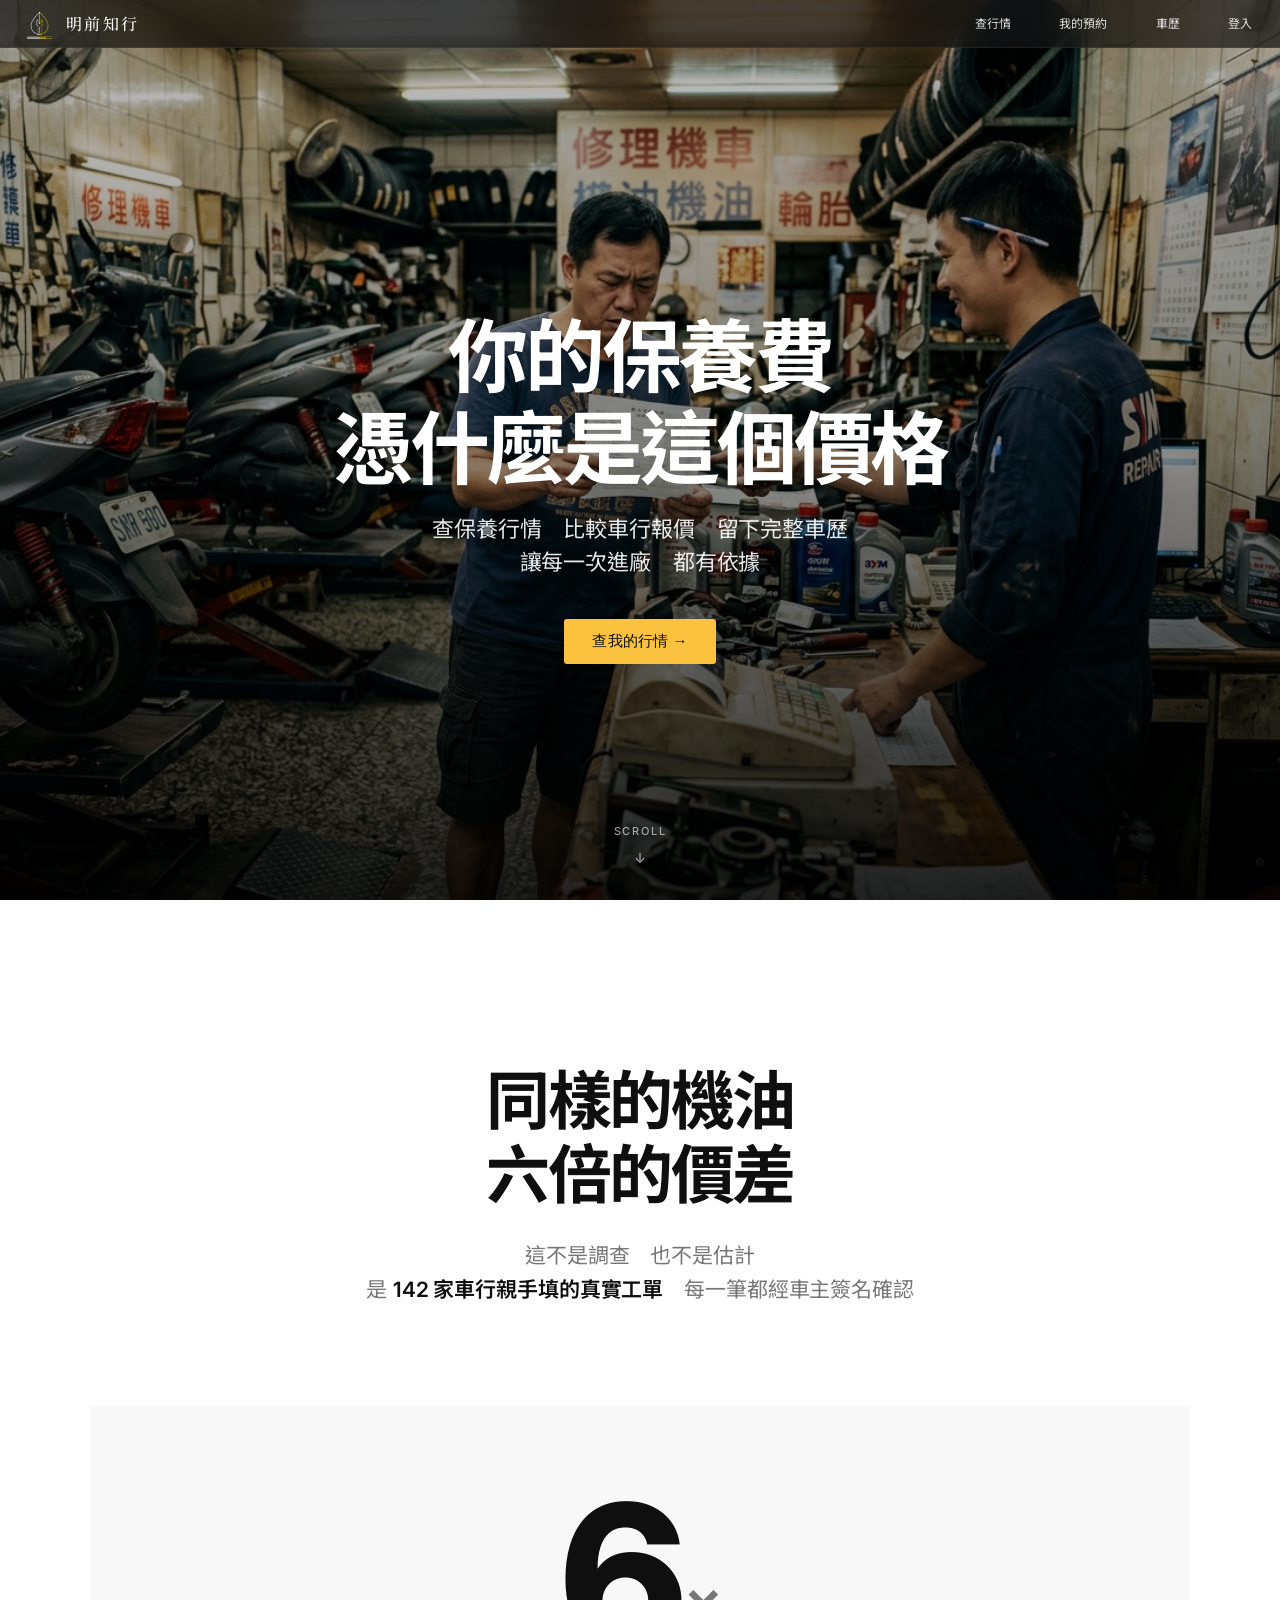
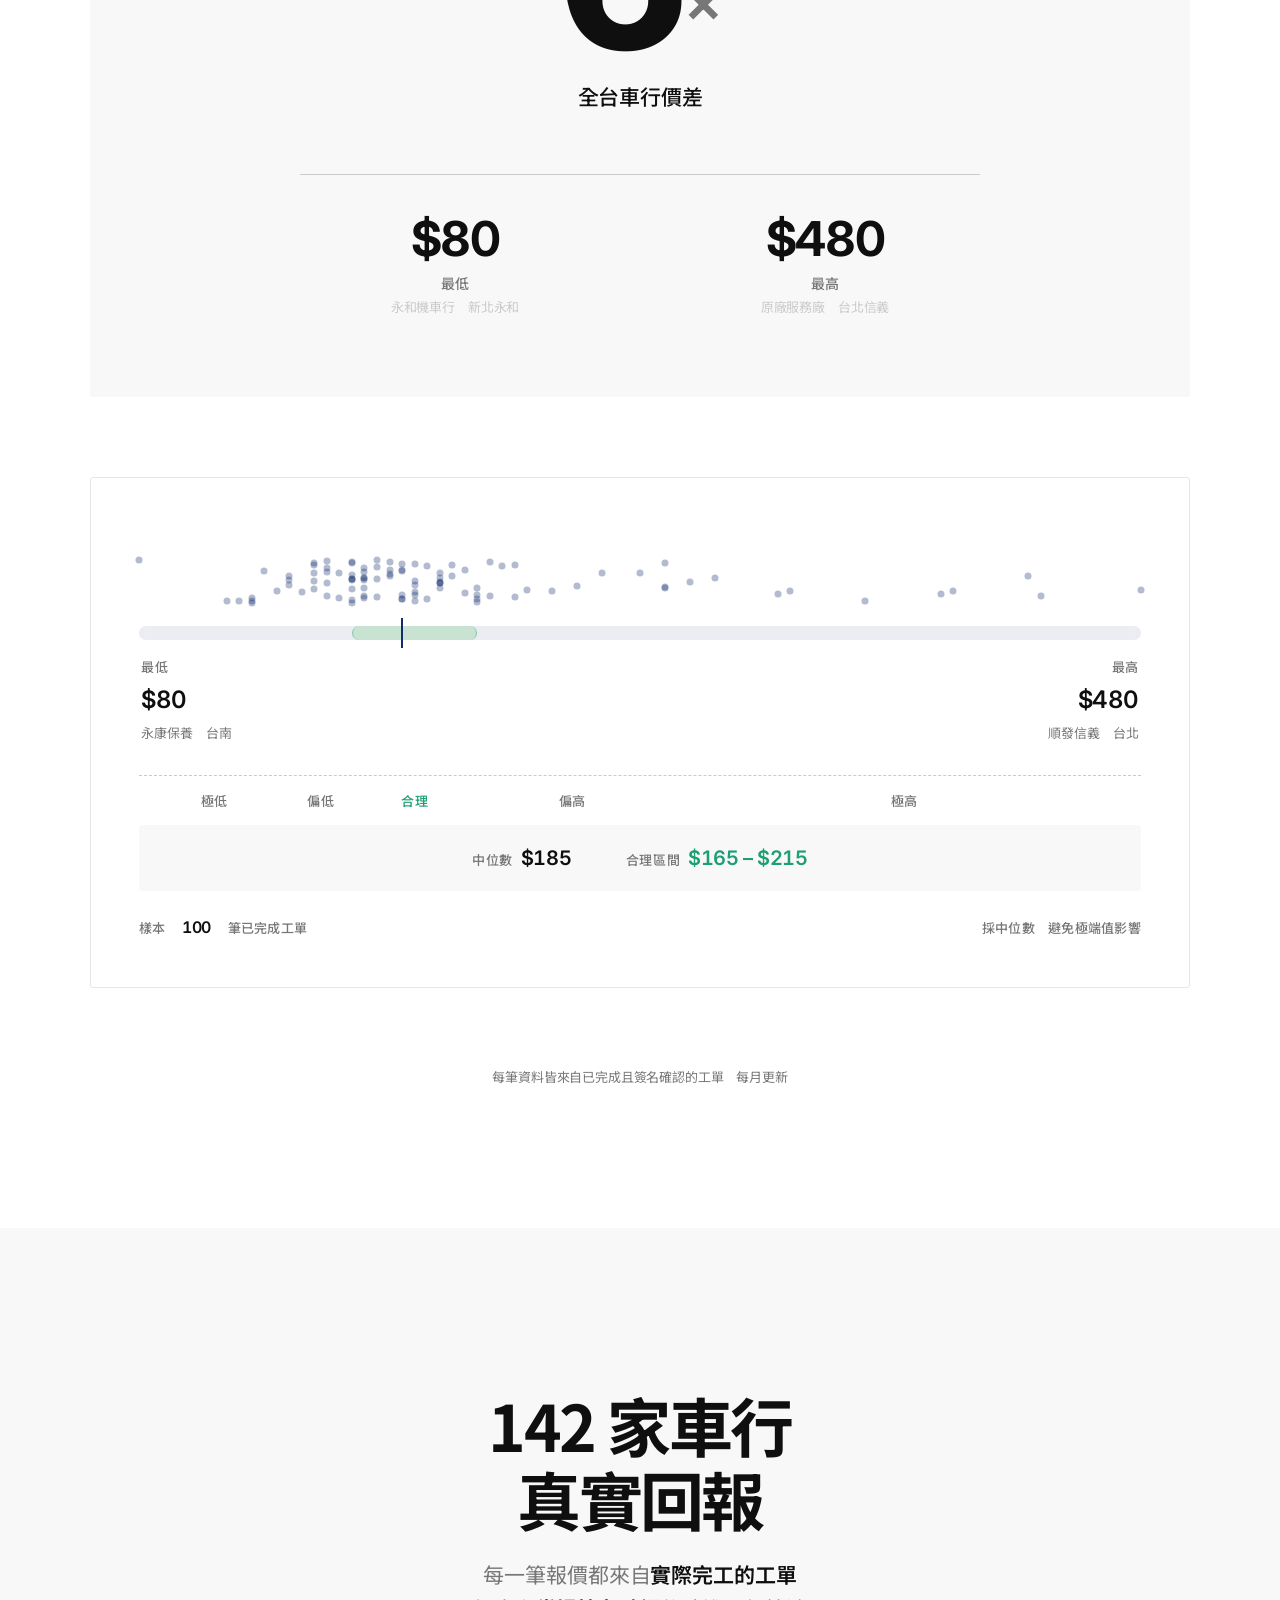
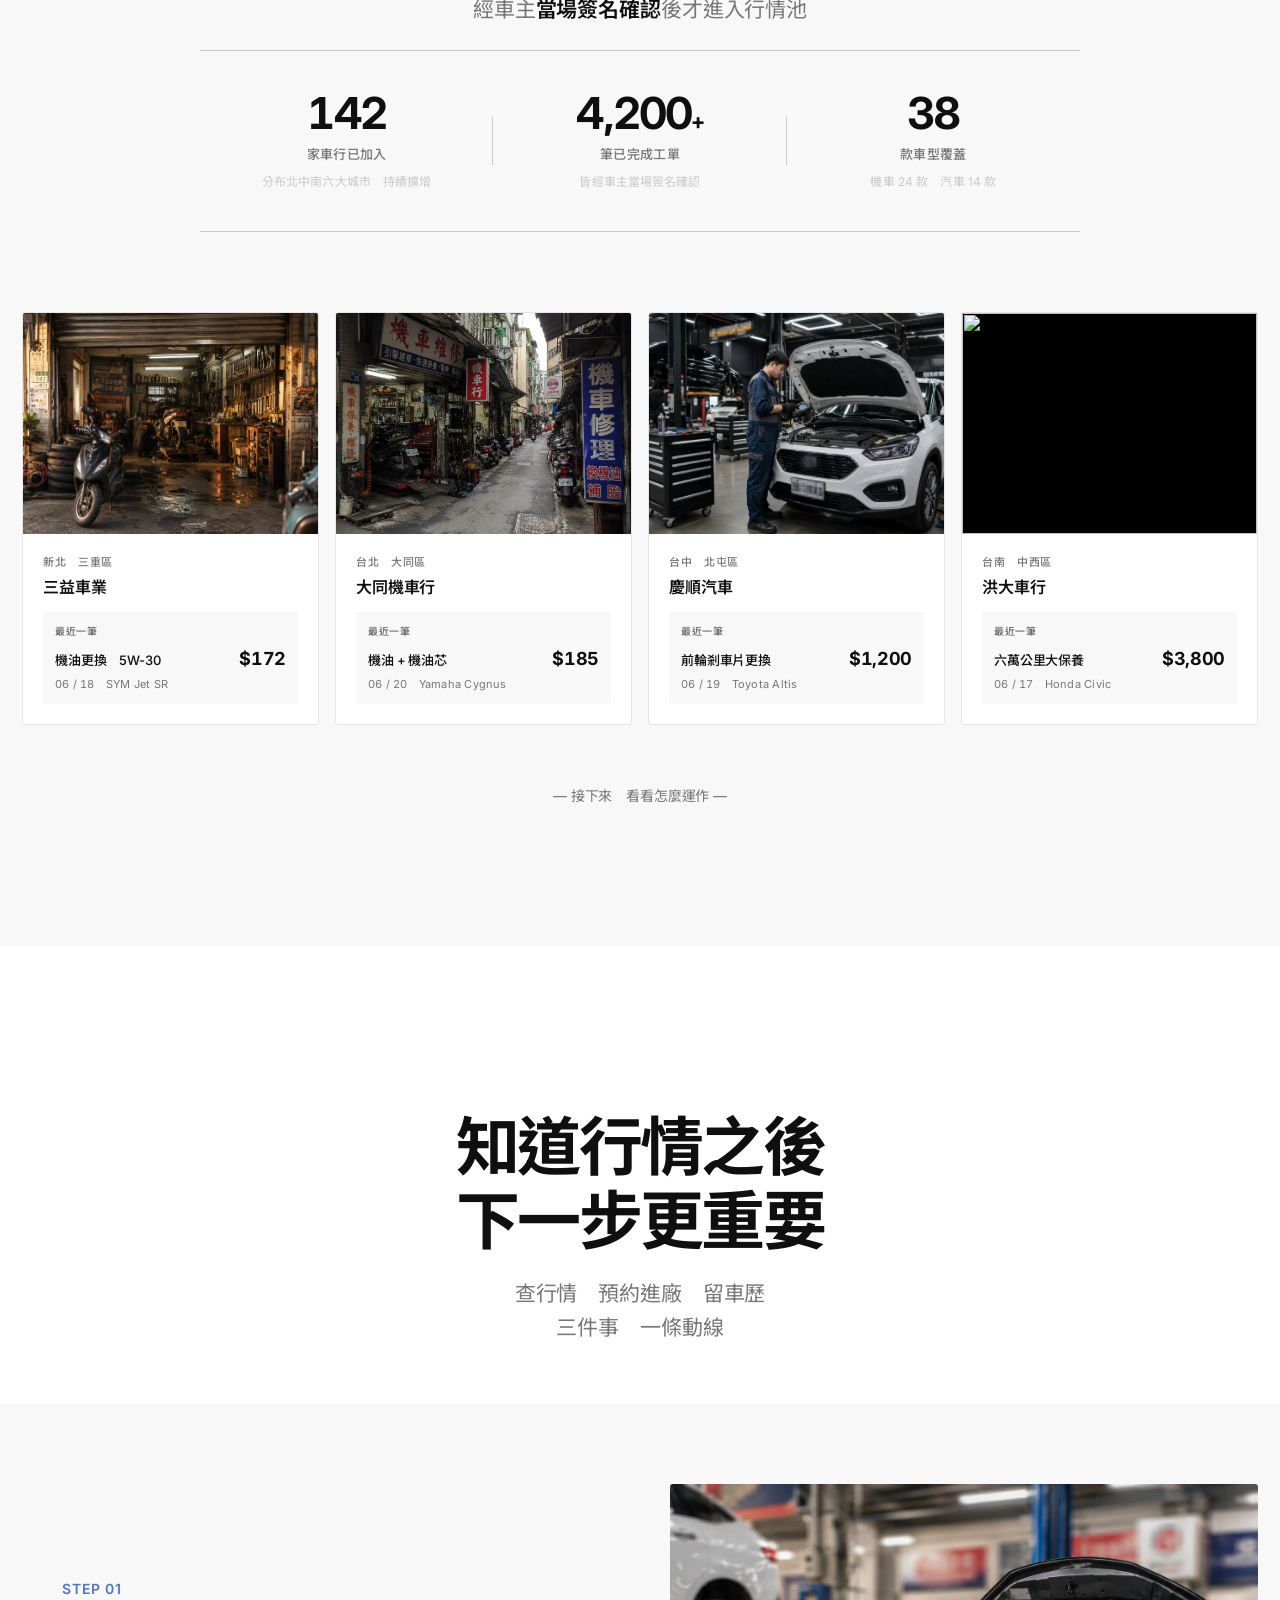
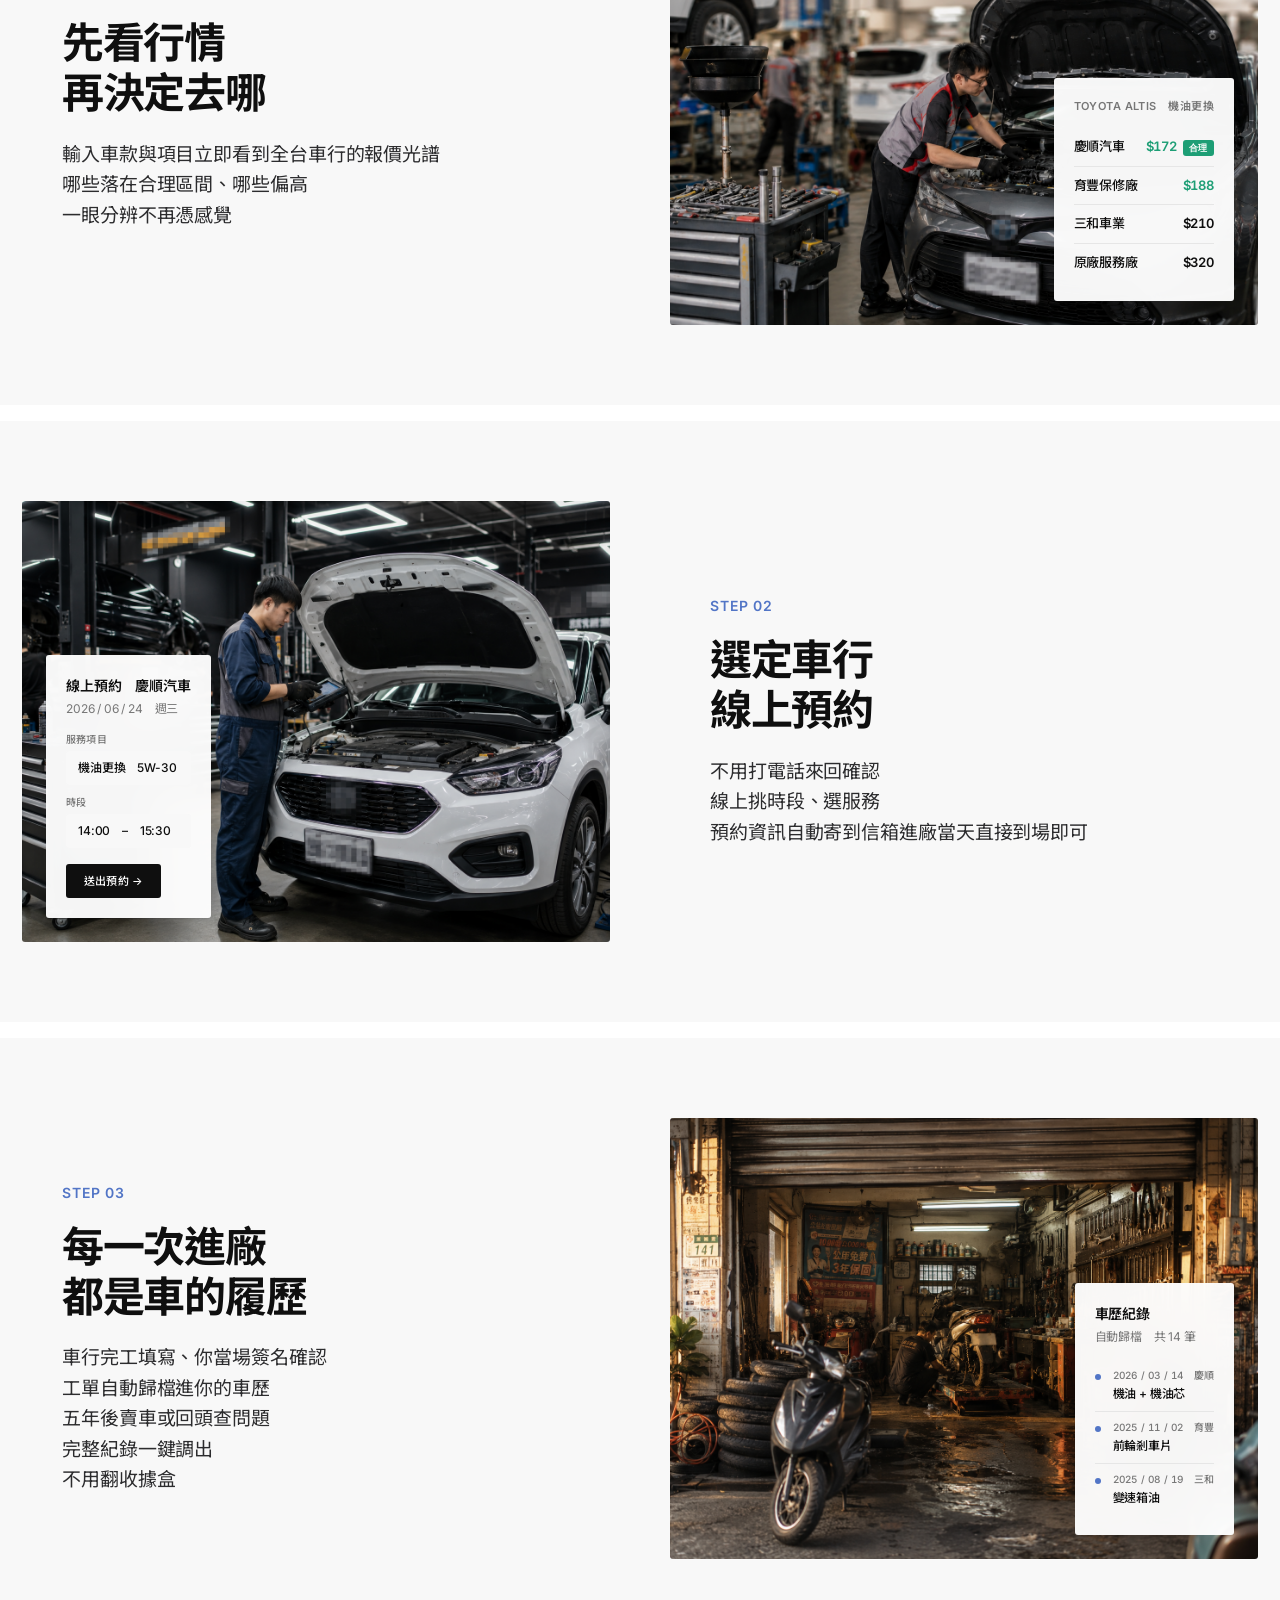
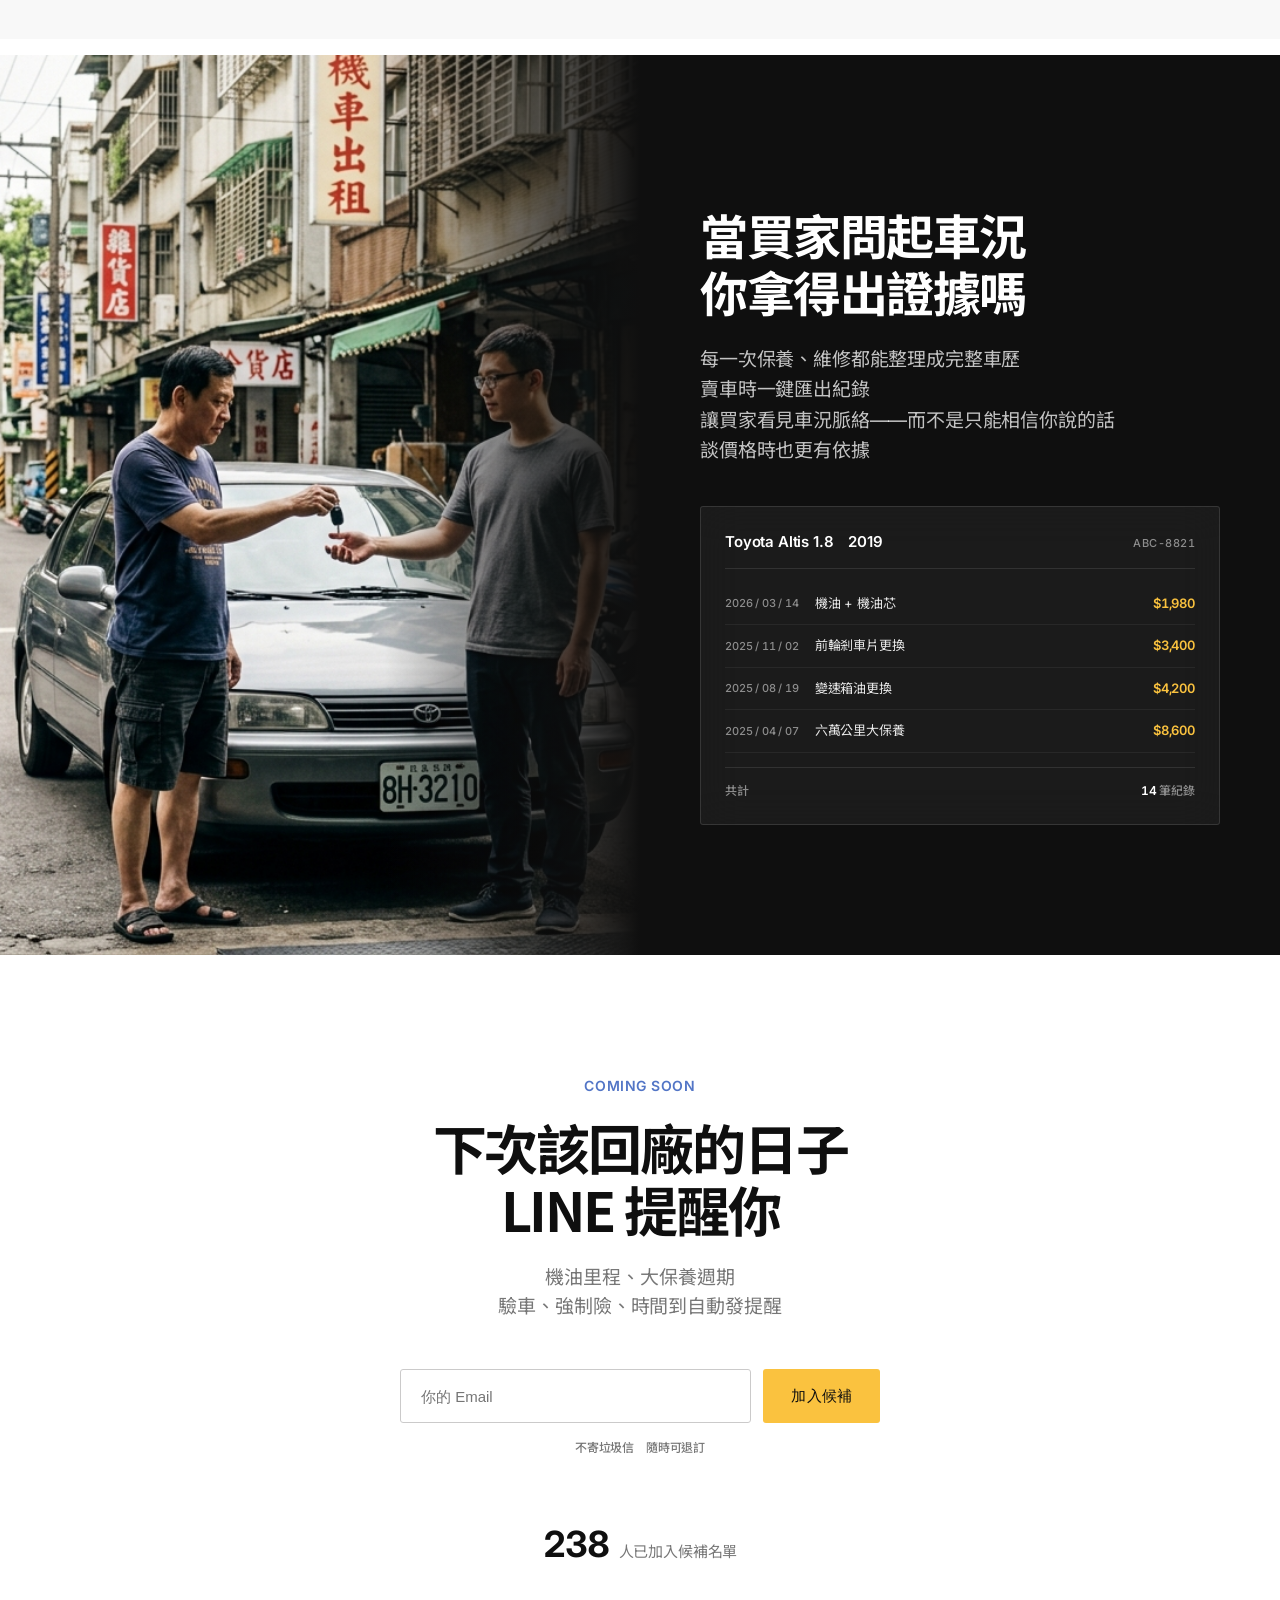
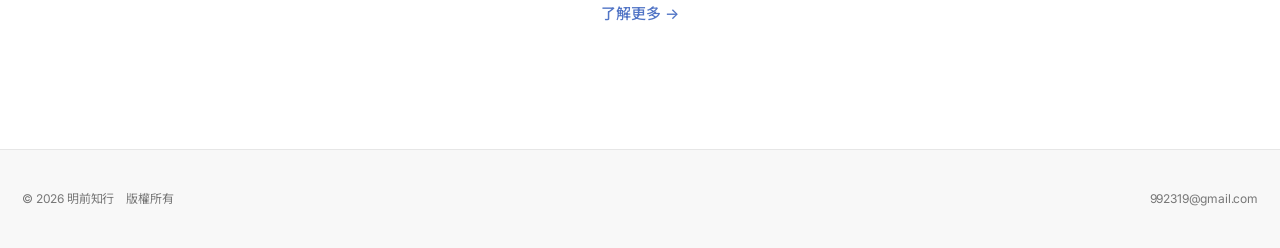
==== commit 8d0361bd: "新增預約紀錄頁面" ====
--- a/index.html
+++ b/index.html
@@ -7,29 +7,40 @@
 <link rel="preconnect" href="https://fonts.googleapis.com">
 <link rel="preconnect" href="https://fonts.gstatic.com" crossorigin>
 <link href="https://fonts.googleapis.com/css2?family=Inter:wght@300;400;500;600;700;800;900&family=Noto+Sans+TC:wght@300;400;500;700;900&display=swap" rel="stylesheet">
+<link rel="stylesheet" href="common.css">
 <link rel="stylesheet" href="spectrum.css">
 <link rel="stylesheet" href="index.css">
 </head>
 <body>
 
 <nav>
-  <a href="index.html" class="logo">明前知行</a>
-  <button class="nav-toggle" aria-label="開啟選單" aria-expanded="false">
-    <svg class="icon-open" viewBox="0 0 24 24" fill="none" stroke="currentColor" stroke-width="1.5" stroke-linecap="round">
-      <line x1="4" y1="9" x2="20" y2="9"/>
-      <line x1="4" y1="15" x2="20" y2="15"/>
-    </svg>
-    <svg class="icon-close" viewBox="0 0 24 24" fill="none" stroke="currentColor" stroke-width="1.5" stroke-linecap="round">
-      <line x1="6" y1="6" x2="18" y2="18"/>
-      <line x1="18" y1="6" x2="6" y2="18"/>
-    </svg>
-  </button>
+  <div class="logo">
+    <h1>
+      <a href="index.html">
+        <span class="logo-mark">
+          <img src="./icon/logo-mark拷貝2.png" alt="" aria-hidden="true">
+          <span class="logo-text">明前知行</span>
+        </span>
+      </a>
+    </h1>
+  </div>
   <ul class="links">
     <li><a href="market.html">查行情</a></li>
     <li><a href="appointments.html">我的預約</a></li>
     <li><a href="vehicle.html">車歷</a></li>
     <li><a href="login.html">登入</a></li>
   </ul>
+  <button type="button" class="nav-toggle" aria-label="開啟選單" aria-expanded="false">
+    <svg class="icon-open" viewBox="0 0 24 24" fill="none" stroke="currentColor" stroke-width="2" stroke-linecap="round" stroke-linejoin="round" aria-hidden="true">
+      <line x1="4" y1="6" x2="20" y2="6"/>
+      <line x1="4" y1="12" x2="20" y2="12"/>
+      <line x1="4" y1="18" x2="20" y2="18"/>
+    </svg>
+    <svg class="icon-close" viewBox="0 0 24 24" fill="none" stroke="currentColor" stroke-width="2" stroke-linecap="round" stroke-linejoin="round" aria-hidden="true">
+      <line x1="6" y1="6" x2="18" y2="18"/>
+      <line x1="18" y1="6" x2="6" y2="18"/>
+    </svg>
+  </button>
 </nav>
 
 <!-- ====== 1. HERO ====== -->
@@ -194,7 +205,7 @@
       <div class="feature-text">
         <div class="num">Step 01</div>
         <h3>先看行情<br>再決定去哪</h3>
-        <p class="body">輸入車款與項目，立即看到全台車行的報價光譜。哪些落在合理區間、哪些偏高，一眼分辨，不再憑感覺。</p>
+        <p class="body">輸入車款與項目立即看到全台車行的報價光譜<br>哪些落在合理區間、哪些偏高<br>一眼分辨不再憑感覺</p>
       </div>
       <div class="feature-visual">
         <img src="./圖片素材/shop/car-repair.jpg" alt="">
@@ -215,7 +226,7 @@
       <div class="feature-text">
         <div class="num">Step 02</div>
         <h3>選定車行<br>線上預約</h3>
-        <p class="body">不用打電話來回確認，線上挑時段、選服務。預約資訊自動寄到信箱，進廠當天直接到場即可。</p>
+        <p class="body">不用打電話來回確認<br>線上挑時段、選服務<br>預約資訊自動寄到信箱進廠當天直接到場即可</p>
       </div>
       <div class="feature-visual">
         <img src="./圖片素材/shop/car-repair-2.jpg" alt="">
@@ -242,7 +253,7 @@
       <div class="feature-text">
         <div class="num">Step 03</div>
         <h3>每一次進廠<br>都是車的履歷</h3>
-        <p class="body">車行完工填寫、你當場簽名確認，工單自動歸檔進你的車歷。三年後賣車或回頭查問題，完整紀錄一鍵調出，不用翻收據盒。</p>
+        <p class="body">車行完工填寫、你當場簽名確認<br>工單自動歸檔進你的車歷<br>五年後賣車或回頭查問題<br>完整紀錄一鍵調出<br>不用翻收據盒</p>
       </div>
       <div class="feature-visual">
         <img src="./圖片素材/shop/shop-2.jpg" alt="">
@@ -283,7 +294,7 @@
   </div>
   <div class="payoff-content">
     <h2>當買家問起車況<br>你拿得出證據嗎</h2>
-    <p class="body">每一次保養、維修都能整理成完整車歷。賣車時一鍵匯出紀錄，讓買家看見車況脈絡——而不是只能相信你說的話。談價格時，也更有依據。</p>
+    <p class="body">每一次保養、維修都能整理成完整車歷<br>賣車時一鍵匯出紀錄<br>讓買家看見車況脈絡——而不是只能相信你說的話<br>談價格時也更有依據</p>
 
     <div class="payoff-card">
       <div class="head">
@@ -307,7 +318,7 @@
   <div class="container">
     <div class="eyebrow-w">Coming Soon</div>
     <h2>下次該回廠的日子<br>LINE 提醒你</h2>
-    <p class="lede">機油里程　大保養週期<br>驗車　強制險　時間到自動發提醒</p>
+    <p class="lede">機油里程、大保養週期<br>驗車、強制險、時間到自動發提醒</p>
 
     <div class="waitlist-form">
       <div class="wl-row">
--- a/common.css
+++ b/common.css
@@ -0,0 +1,350 @@
+/* 字型 */
+@import url('https://fonts.googleapis.com/css2?family=Cormorant+Garamond:ital,wght@0,300;0,400;1,300;1,400&family=Noto+Serif+TC:wght@300;400;500&family=Noto+Sans+TC:wght@300;400;500&family=DM+Serif+Display:ital@0;1&display=swap');
+
+
+/* 變數 */
+:root {
+  /* 顏色 */
+    --white: #fff;
+    --ink: #0f0f0f;
+    --muted: #777;
+    --muted-light: #cbcaca;
+    --line: #e6e6e6;
+    --bg-off: #f8f8f8;
+    --accent: #5275c6;
+    --accent-deep: #0F2D6E;
+    --accent-glow: rgba(11, 32, 75, 0.906);
+    --yellow: #fac23f;
+    --yellow-dark: #cb9820;
+    --dark: #1a1f2a;
+
+    /* 文字尺寸 */
+    --fs-title: 58px;
+    --fs-price: 96px;
+    --fs-date: 48px;
+    --fs-page-title: 40px;
+    --fs-amount: 32px;
+    --fs-label: 24px;
+    --fs-lg: 20px;
+    --fs-body: 16px;
+    --fs-sm: 14px;
+    --fs-xs: 12px;
+     /* 間距 */
+    --pad-x-page: 120px; 
+    --pad-x-section: 40px; 
+    --pad-y-section: 60px;
+
+    /* nav 高度 */
+    --nav-h: 48px;
+}
+
+/* rest */
+*, *::before, *::after 
+{ box-sizing: border-box; margin: 0; padding: 0; }
+html { scroll-behavior: smooth; }
+a {
+    text-decoration: none;
+    color: inherit;
+}
+ul, ol {
+    list-style: none;
+    padding: 0;
+    margin: 0;
+}
+body {
+    background: var(--white);
+    color: var(--ink);
+    font-family: 'Noto Sans TC', sans-serif;
+    font-weight: 400;
+    line-height: 1.7;
+    overflow-x: hidden;
+}
+
+/* wrap */
+.wrap{
+    max-width: 1440px;
+    margin: auto;
+}
+
+/* nav */
+nav{
+    display: flex;
+    justify-content: space-between;
+    align-items: center;
+    padding: 0 20px;
+    height: var(--nav-h);
+    background: rgba(22,22,23,.72);
+    backdrop-filter: saturate(180%) blur(20px);
+    -webkit-backdrop-filter: saturate(180%) blur(20px);
+    border-bottom: 1px solid rgba(255,255,255,0.06);
+    position: fixed;
+    top: 0;
+    left: 0;
+    right: 0;
+    z-index: 99;
+    transition: background 0.3s, border-color 0.3s;
+}
+.logo svg {
+    display: block;
+}
+.logo {
+    display: flex;
+    align-items: center;
+    height: 100%;
+}
+.logo h1{
+    display: flex;
+    align-items: center;
+    font-size: var(--fs-body);
+    line-height: 1;
+    color: var(--white);
+}
+.logo h1 a {
+    display: flex;
+    align-items: center;
+}
+.logo-mark {
+    display: inline-flex;
+    align-items: center;
+    gap: 10px;
+}
+.logo-mark img {
+    width: 36px;
+    height: 36px;
+    display: block;
+    object-fit: contain;
+    /* 不用 drop-shadow（會白光暈把黃色稀釋）
+       改用 contrast + saturate 強化對比飽和：黃更黃、白更白、線條視覺更實 */
+    filter: contrast(1.35) saturate(1.5) brightness(1.05);
+}
+.logo-text {
+    font-family: 'Noto Serif TC', serif;
+    font-size: 16px;
+    font-weight: 500;
+    letter-spacing: .15em;
+    color: var(--white);
+    white-space: nowrap;
+}
+@media (max-width: 480px) {
+    .logo-mark img { width: 32px; height: 32px; }
+    .logo-text { font-size: 14px; }
+}
+.links{
+    display: flex;
+    align-items: center;
+    gap: 32px;
+}
+.links a{
+    display: block;
+    padding: 4px 8px;
+    color: rgba(255,255,255,.85);
+    font-family: 'Inter','Noto Sans TC',sans-serif;
+    font-size: 12px;
+    font-weight: 400;
+    letter-spacing: .01em;
+    transition: color .2s;
+}
+.links a:active{
+    color: var(--white);
+}
+@media (hover: hover) {
+    .links a:hover{
+        color: var(--white);
+    }
+}
+.links .is-current a {
+    color: var(--white);
+    border-bottom: 1px solid rgba(255,255,255,.3);
+}
+
+/* 漢堡按鈕（手機才顯示）*/
+.nav-toggle {
+    display: none;
+    width: 44px;
+    height: 44px;
+    background: none;
+    border: none;
+    cursor: pointer;
+    color: var(--white);
+    align-items: center;
+    justify-content: center;
+}
+.nav-toggle svg {
+    width: 24px;
+    height: 24px;
+    display: block;
+}
+.nav-toggle .icon-close { display: none; }
+nav.is-open .nav-toggle .icon-open { display: none; }
+nav.is-open .nav-toggle .icon-close { display: block; }
+
+/* nav RWD：≤1024px 漢堡選單(.links 改 absolute dropdown)
+   nav 高度永遠固定 48,logo/漢堡絕對置中,無追逐感
+   ───────────────────────────────────────── */
+@media (max-width: 1024px) {
+    nav {
+        /* 高度固定不變,padding 不變 → 縮放無追逐感 */
+        height: var(--nav-h);
+    }
+    .nav-toggle {
+        display: flex;
+    }
+    .links {
+        /* 從 flow 拿出，dropdown 從 nav 下緣垂下 */
+        position: absolute;
+        top: 100%;
+        left: 0;
+        right: 0;
+        flex-direction: column;
+        align-items: stretch;
+        gap: 0;
+        background: rgba(22,22,23,.92);
+        backdrop-filter: saturate(180%) blur(20px);
+        -webkit-backdrop-filter: saturate(180%) blur(20px);
+        max-height: 0;
+        overflow: hidden;
+        overflow-y: auto;
+        -webkit-overflow-scrolling: touch;
+        transition: max-height .35s ease, opacity .25s ease;
+        opacity: 0;
+    }
+    nav.is-open .links {
+        max-height: 80vh;
+        opacity: 1;
+        padding-block: 4px 16px;
+        border-top: 0.5px solid rgba(255,255,255,0.08);
+    }
+    .links li {
+        border-bottom: 0.5px solid rgba(255,255,255,0.06);
+    }
+    .links li:last-child {
+        border-bottom: none;
+    }
+    .links a {
+        font-family: 'Inter','Noto Sans TC',sans-serif;
+        font-size: 15px;
+        font-weight: 400;
+        padding: 16px 20px;
+        letter-spacing: .02em;
+        min-height: 44px;
+        display: flex;
+        align-items: center;
+    }
+    .links .is-current a {
+        border-bottom: none;
+        color: var(--yellow);
+    }
+}
+h2 {
+    font-weight: 400;
+    font-size: var(--fs-page-title);
+    margin-block: 20px;
+}
+
+h3 {
+    font-family: 'Noto Sans TC', sans-serif;
+    font-weight: 300;
+    font-size: var(--fs-sm);
+    letter-spacing: 0.1em;
+}
+
+/* btn */
+button{
+    border: none;
+    background: none;
+}
+.btn-primary{
+    width: 124px;
+    display: block;
+    background-color: var(--yellow);
+    padding: 12px 20px;
+    display: flex;
+    justify-content: space-between;
+    align-items: center;
+    gap: 4px;
+    border-radius: 2px;
+    transition: background .2s;
+}
+.btn-primary:active{
+    background-color: var(--yellow-dark);
+}
+@media (hover: hover) {
+    .btn-primary:hover{
+        background-color: var(--yellow-dark);
+    }
+}
+
+.btn-secondary{
+    width: 124px;
+    display: block;
+    padding: 12px 20px;
+    display: flex;
+    justify-content: space-between;
+    align-items: center;
+    gap: 4px;
+    border-radius: 3px;
+    transition: border .2s;
+    background-color: var(--accent-deep);
+    color: var(--white);
+}
+.btn-secondary:active{
+    background-color: var(--accent-glow);
+}
+@media (hover: hover) {
+    .btn-secondary:hover{
+        background-color: var(--accent-glow);
+    }
+}
+
+/* card */
+.card{
+    display: flex;
+    flex-direction: column;
+    width: 100%;
+}
+.card-title h3{
+    color: var(--accent-deep);
+}
+.card-title p{
+    color: var(--dark);
+    font-size: var(--fs-sm);
+}
+.card-title p span{
+    font-size: var(--fs-amount);
+    color:var(--ink)
+}
+.tags span{
+    margin-right: 12px;
+    padding: 4px;
+    display: inline-block;
+    font-size: var(--fs-xs);
+    background-color: var(--accent);
+    border-radius: 3px;
+    color: var(--bg-off);
+}
+.card-content p{
+    color: var(--accent-deep);
+    margin-top: 12px;
+    font-size: var(--fs-xs);
+}
+
+/* footer */
+footer {
+    padding: 40px var(--pad-x-page);
+    background: var(--dark);
+    color: var(--muted);
+    display: flex;
+    justify-content: space-between;
+    align-items: center;
+    font-size: var(--fs-xs);
+    border-top: 1px solid rgba(255,255,255,0.06);
+}
+footer a {
+    color: var(--muted);
+    transition: color .2s;
+}
+@media (hover: hover) {
+    footer a:hover {
+        color: var(--white);
+    }
+}
--- a/index.css
+++ b/index.css
@@ -1,60 +1,20 @@
+/* index 私有變數（其餘走 common.css） */
 :root{
-  --white:#fff;
-  --ink:#0f0f0f;
   --ink-soft:#2c2c2e;
-  --muted:#777;
-  --muted-light:#cbcaca;
-  --line:#e6e6e6;
-  --bg-off:#f8f8f8;
-  --bg-dark:#1d1d1f;
-  --accent:#5275c6;
-  --accent-deep:#0F2D6E;
-  --yellow:#fac23f;
   --trend-green:#1d9e75;
-  --nav-h:48px;
   --radius:3px;
 }
-*,*::before,*::after{box-sizing:border-box;margin:0;padding:0}
-html{scroll-behavior:smooth; -webkit-font-smoothing:antialiased; -moz-osx-font-smoothing:grayscale}
+/* Apple 風文字平滑（補強 common 沒有的） */
+html{ -webkit-font-smoothing:antialiased; -moz-osx-font-smoothing:grayscale }
+/* body 覆寫：common 是 Noto Sans TC 1.7，index 走 Apple 風 Inter 1.5 -.01em */
 body{
-  background:var(--white); color:var(--ink);
   font-family:'Inter','Noto Sans TC',-apple-system,BlinkMacSystemFont,sans-serif;
-  font-weight:400; line-height:1.5;
-  overflow-x:hidden;
+  line-height:1.5;
   letter-spacing:-.01em;
 }
-a{text-decoration:none;color:inherit}
 img{display:block;max-width:100%}
 
-/* =========== NAV =========== */
-nav{
-  display:flex; justify-content:space-between; align-items:center;
-  padding:0 22px; height:var(--nav-h);
-  background:rgba(22,22,23,.72);
-  backdrop-filter:saturate(180%) blur(20px);
-  -webkit-backdrop-filter:saturate(180%) blur(20px);
-  position:fixed; top:0; left:0; right:0; z-index:99;
-}
-.logo{color:var(--white); font-weight:500; font-size:14px; letter-spacing:.02em}
-.links{display:flex; gap:32px; list-style:none}
-.links a{
-  color:rgba(255,255,255,.85); font-size:12px;
-  font-weight:400; letter-spacing:.01em;
-  transition:color .2s;
-}
-.links a:hover{color:var(--white)}
-
-/* 漢堡按鈕（桌面隱藏，1024 以下顯示） */
-.nav-toggle{
-  display:none; width:36px; height:36px;
-  background:none; border:none; cursor:pointer;
-  color:var(--white); padding:0;
-  align-items:center; justify-content:center;
-}
-.nav-toggle svg{width:20px; height:20px; display:block}
-.nav-toggle .icon-close{display:none}
-nav.is-open .nav-toggle .icon-open{display:none}
-nav.is-open .nav-toggle .icon-close{display:block}
+/* nav 樣式整體由 common.css 接管 */
 
 /* CTA */
 .cta-pill{
@@ -561,35 +521,7 @@
 
 /* =========== RWD 1024 =========== */
 @media (max-width:1024px){
-  /* 漢堡 nav */
-  nav{
-    flex-wrap:wrap; padding:0 18px; height:auto;
-    min-height:var(--nav-h);
-  }
-  nav > .logo,
-  nav > .nav-toggle{
-    height:var(--nav-h); display:flex; align-items:center;
-  }
-  .nav-toggle{display:flex}
-  .links{
-    order:99; flex-basis:100%;
-    flex-direction:column; align-items:stretch; gap:0;
-    max-height:0; overflow:hidden;
-    transition:max-height .35s ease, opacity .25s ease;
-    opacity:0;
-  }
-  nav.is-open .links{
-    max-height:80vh; opacity:1;
-    padding:4px 0 12px;
-    border-top:1px solid rgba(255,255,255,.08);
-  }
-  .links li{border-bottom:1px solid rgba(255,255,255,.06)}
-  .links li:last-child{border-bottom:none}
-  .links a{
-    display:flex; align-items:center;
-    padding:16px 4px; min-height:44px;
-    font-size:15px; letter-spacing:.02em;
-  }
+  /* nav RWD 由 common.css 接管 */
 
   .hero h1{font-size:64px; letter-spacing:-.03em}
   .hero-sub{font-size:19px}
@@ -620,8 +552,6 @@
 
 /* =========== RWD 768 =========== */
 @media (max-width:768px){
-  nav{padding:0 16px}
-  .links{display:none}
   .hero{min-height:560px; max-height:none; height:90vh}
   .hero h1{font-size:42px; letter-spacing:-.02em}
   .hero-sub{font-size:16px; margin-top:18px}
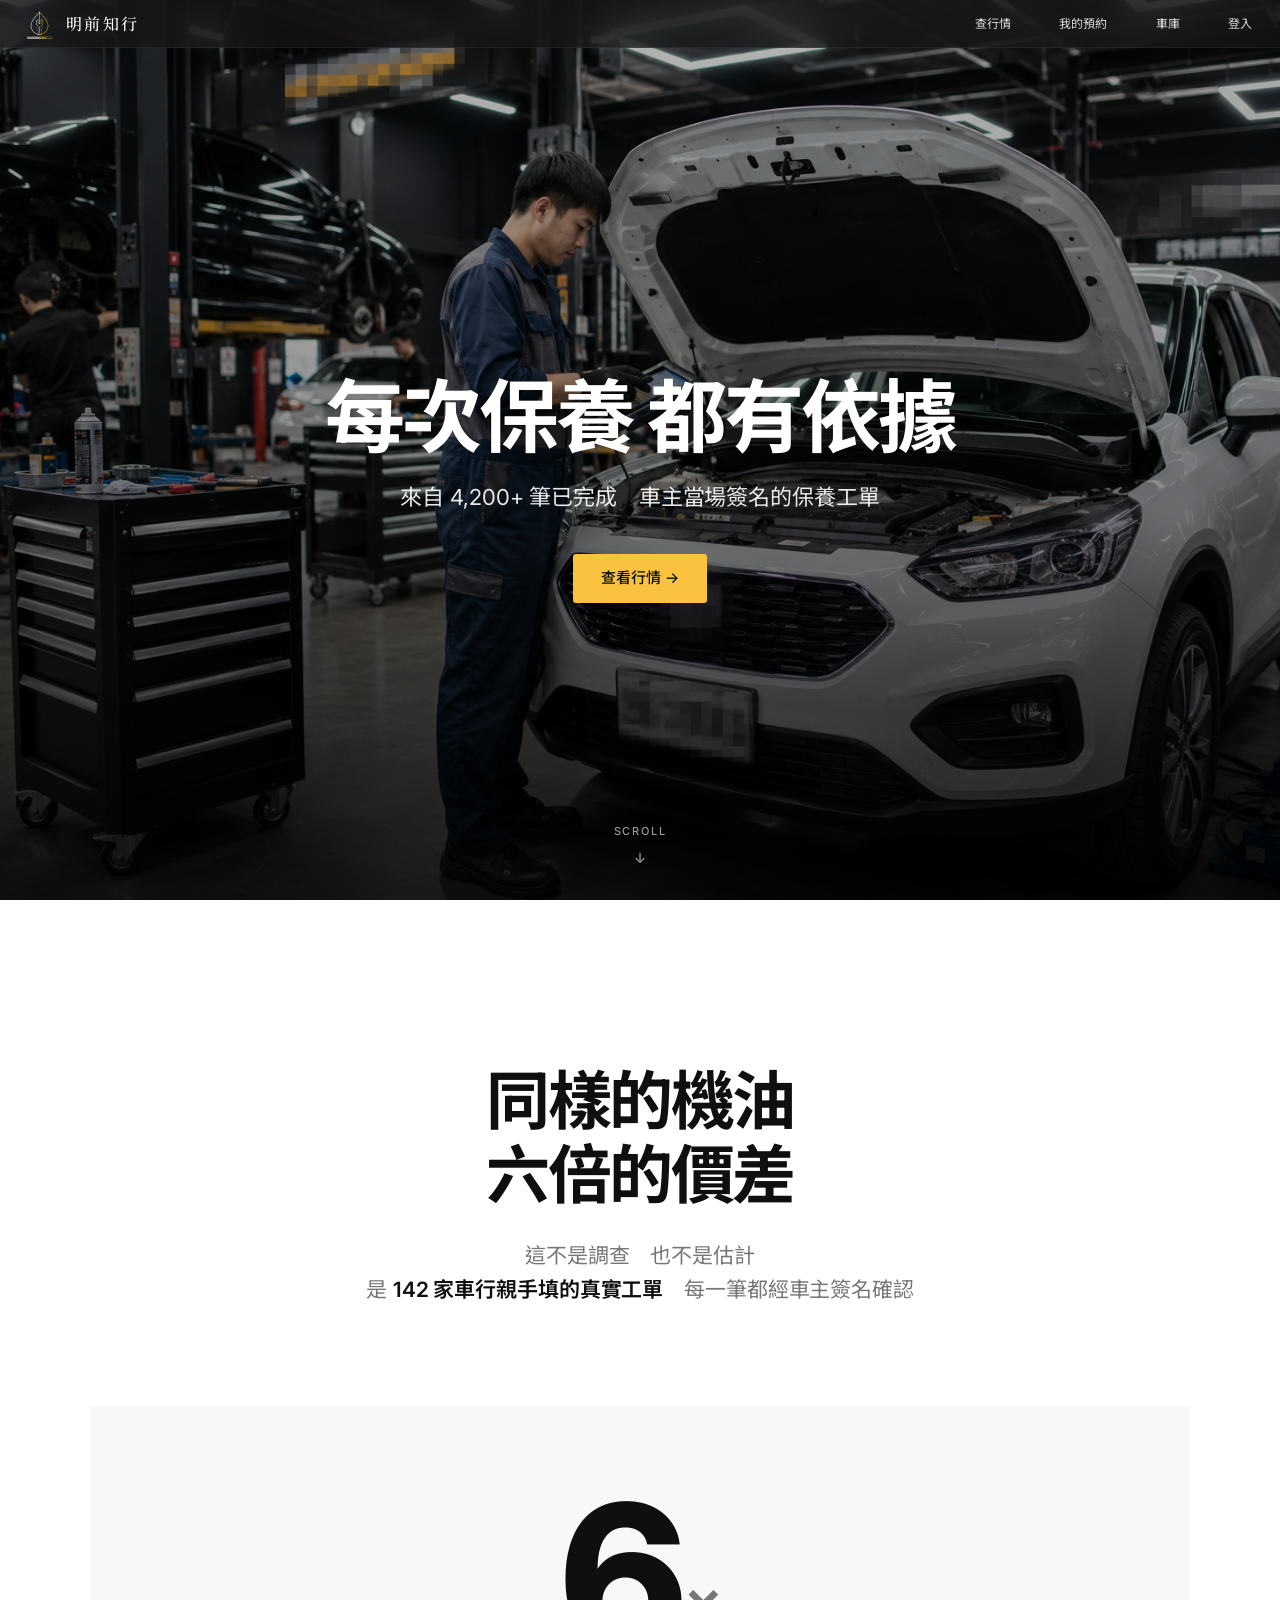
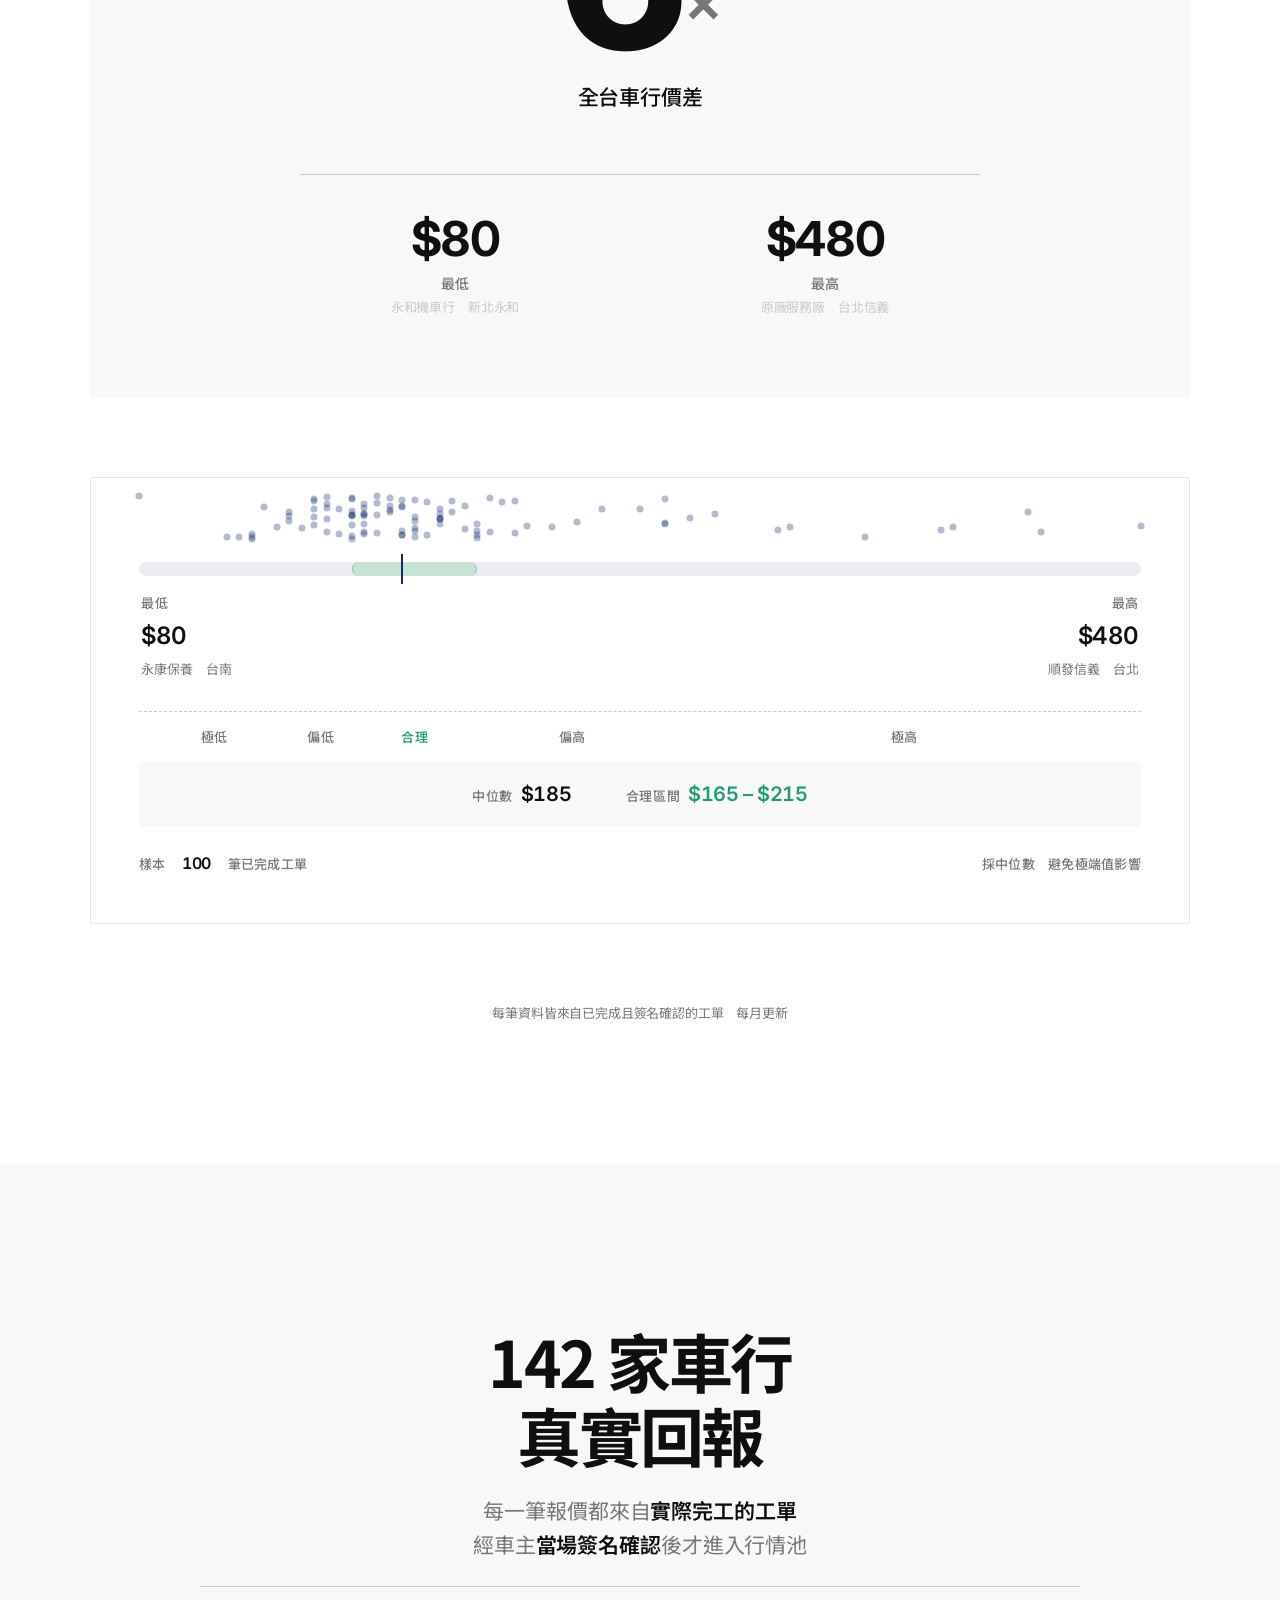
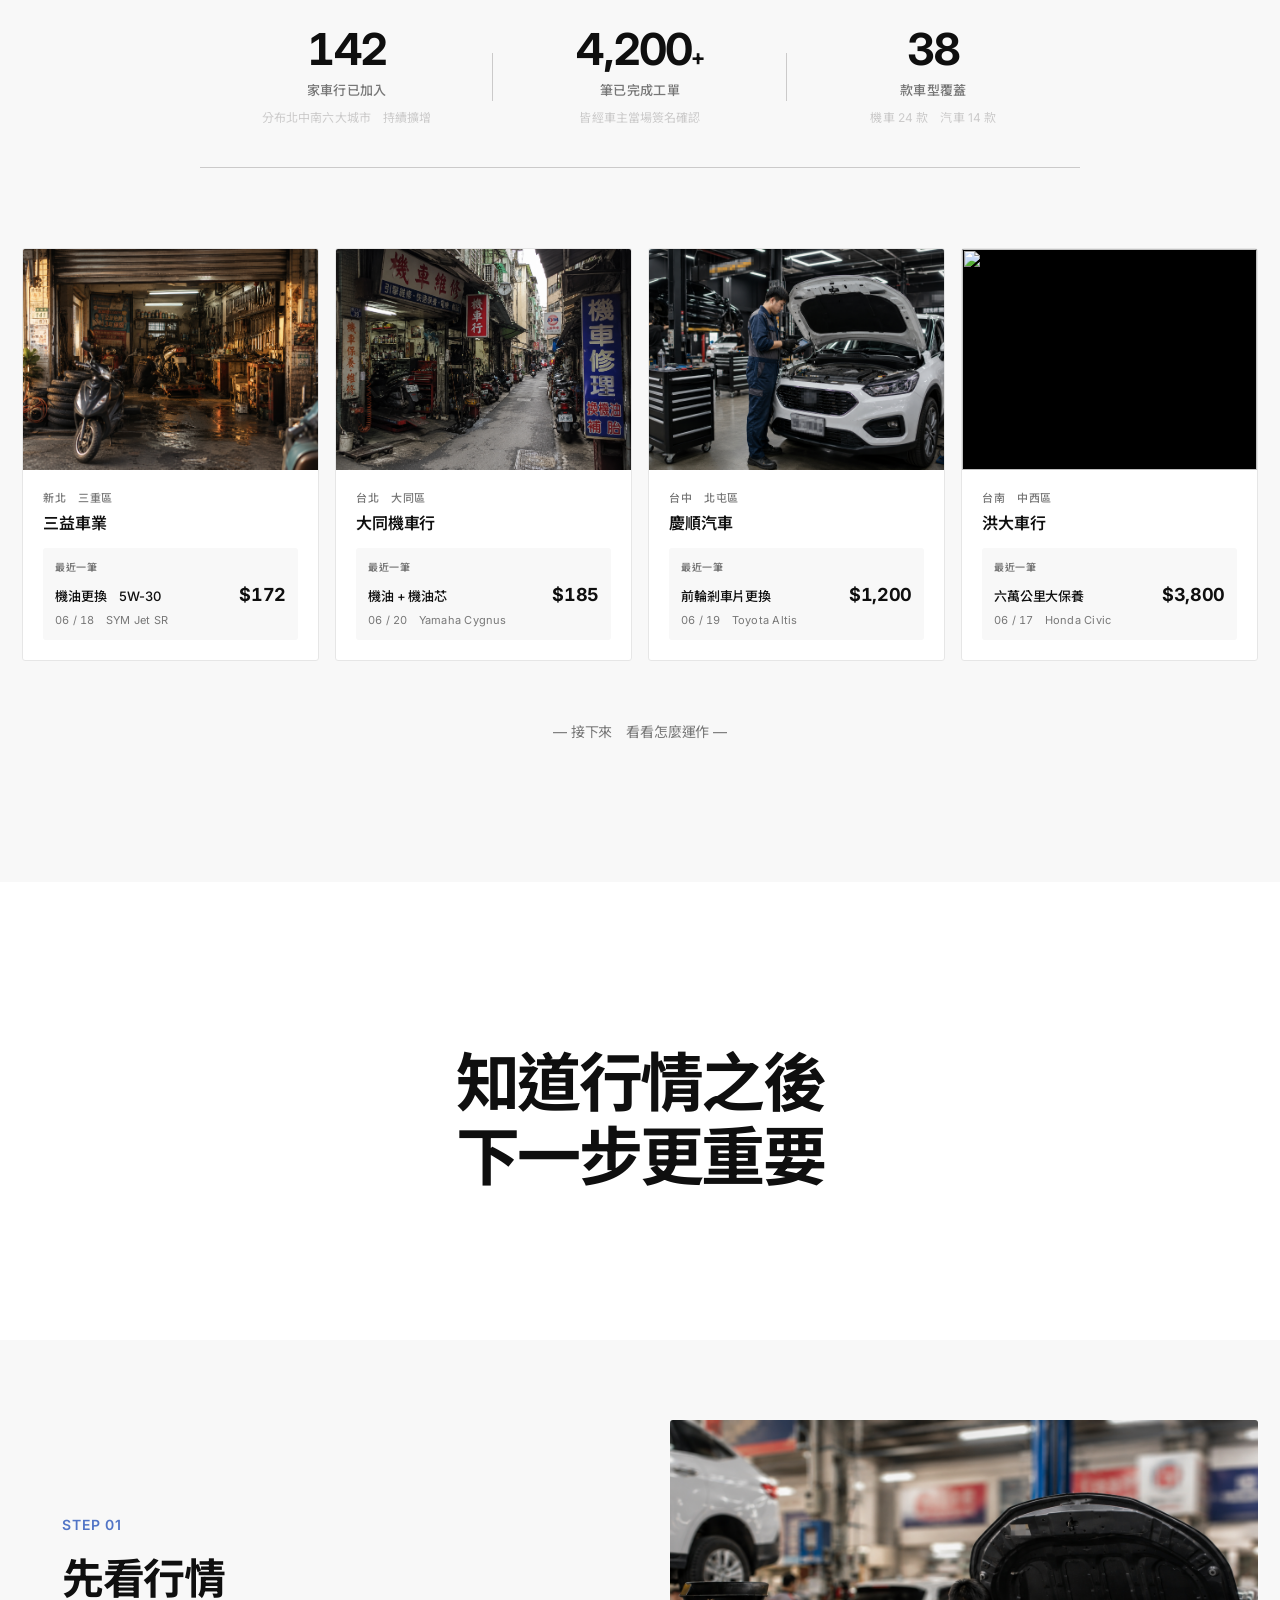
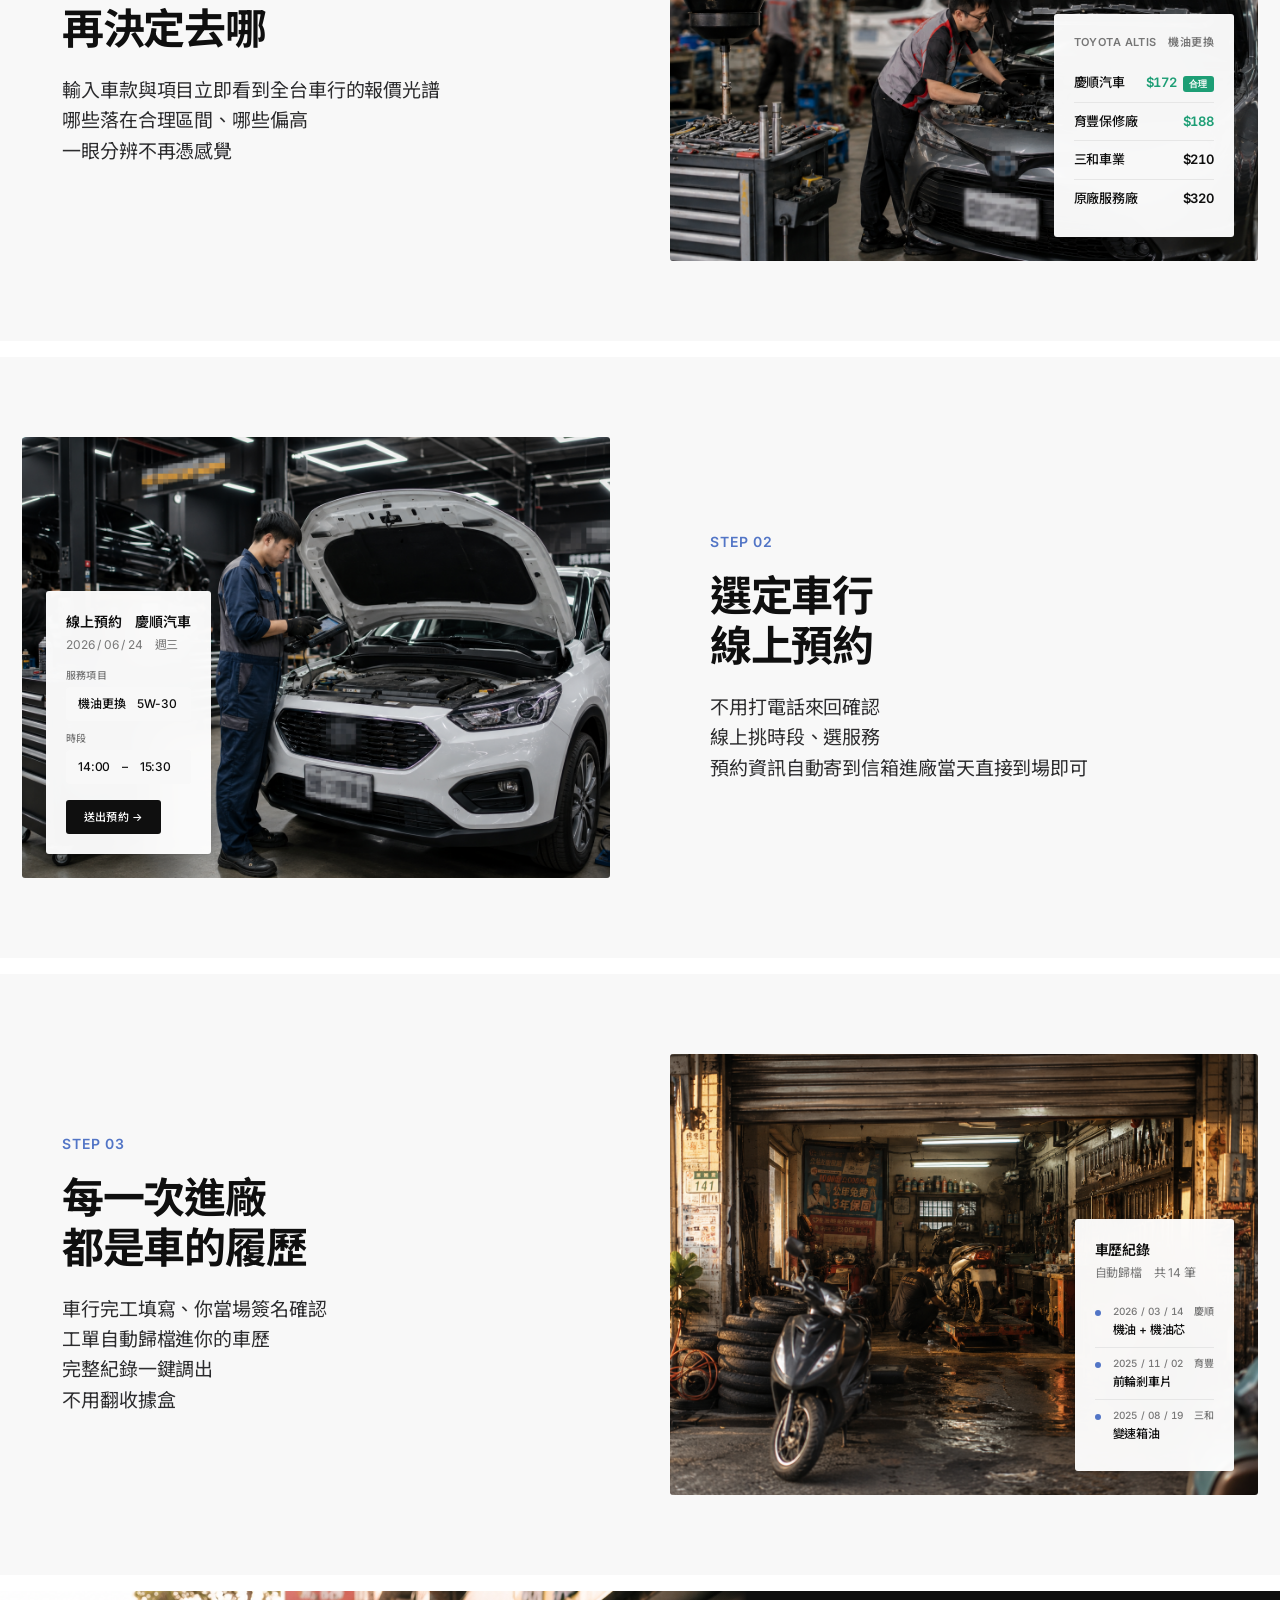
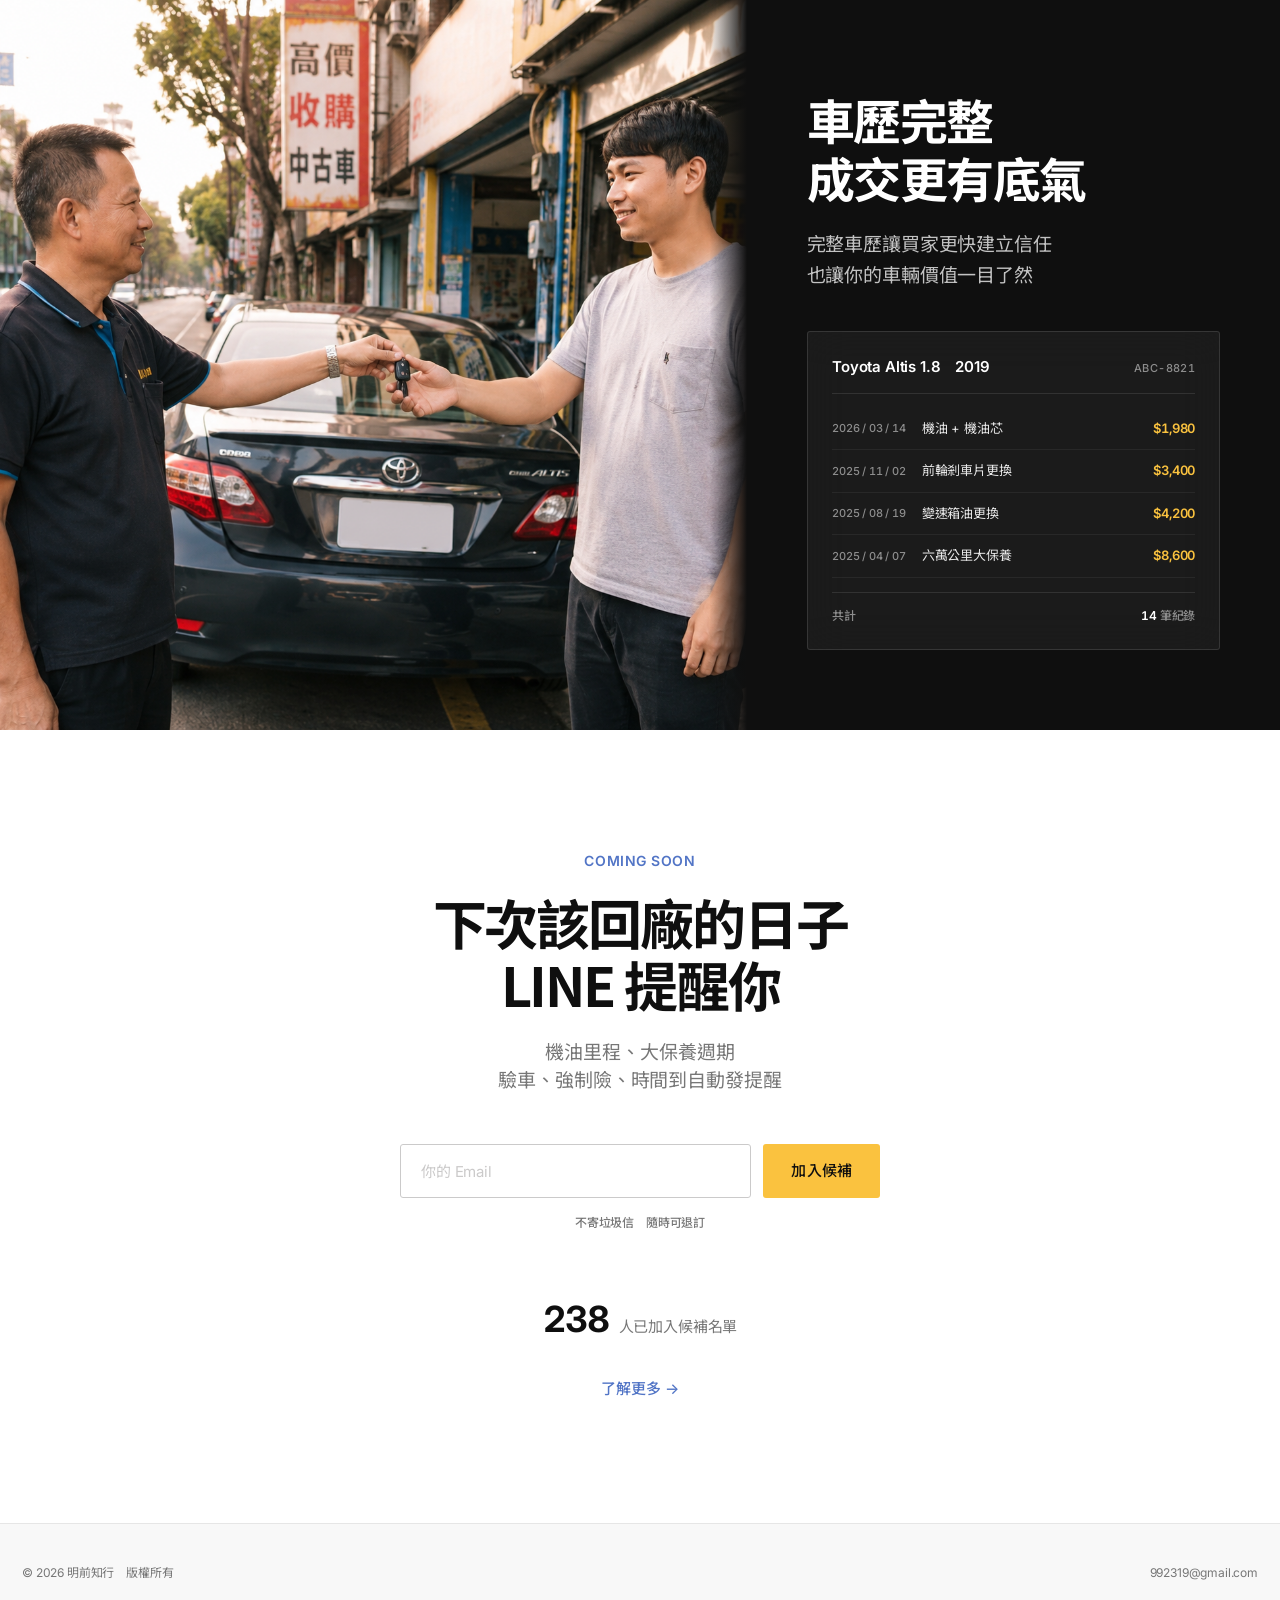
==== commit 1bea7009: "更新首頁" ====
--- a/index.html
+++ b/index.html
@@ -27,7 +27,7 @@
   <ul class="links">
     <li><a href="market.html">查行情</a></li>
     <li><a href="appointments.html">我的預約</a></li>
-    <li><a href="vehicle.html">車歷</a></li>
+    <li><a href="vehicle.html">車庫</a></li>
     <li><a href="login.html">登入</a></li>
   </ul>
   <button type="button" class="nav-toggle" aria-label="開啟選單" aria-expanded="false">
@@ -45,12 +45,12 @@
 
 <!-- ====== 1. HERO ====== -->
 <section class="hero">
-  <div class="hero-bg"><img src="./圖片素材/shop/hero.png" alt=""></div>
+  <div class="hero-bg"><img src="./圖片素材/shop/car-repair-2.jpg" alt=""></div>
   <div class="hero-content">
-    <h1>你的保養費<br>憑什麼是這個價格</h1>
-    <p class="hero-sub">查保養行情　比較車行報價　留下完整車歷<br>讓每一次進廠　都有依據</p>
+    <h1>每次保養 都有依據</h1>
+    <p class="hero-sub">來自 4,200+ 筆已完成　車主當場簽名的保養工單</p>
     <div class="hero-cta-row">
-      <button class="cta-pill yellow">查我的行情 →</button>
+      <button class="cta-pill yellow">查看行情 →</button>
     </div>
   </div>
   <div class="hero-scroll-hint">Scroll</div>
@@ -253,7 +253,7 @@
       <div class="feature-text">
         <div class="num">Step 03</div>
         <h3>每一次進廠<br>都是車的履歷</h3>
-        <p class="body">車行完工填寫、你當場簽名確認<br>工單自動歸檔進你的車歷<br>五年後賣車或回頭查問題<br>完整紀錄一鍵調出<br>不用翻收據盒</p>
+        <p class="body">車行完工填寫、你當場簽名確認<br>工單自動歸檔進你的車歷<br>完整紀錄一鍵調出<br>不用翻收據盒</p>
       </div>
       <div class="feature-visual">
         <img src="./圖片素材/shop/shop-2.jpg" alt="">
@@ -290,11 +290,11 @@
 <!-- ====== 5. Payoff ====== -->
 <section class="payoff">
   <div class="payoff-image">
-    <img src="./圖片素材/shop/car-sell.png" alt="">
+    <img src="./圖片素材/shop/car-sell.jpg" alt="">
   </div>
   <div class="payoff-content">
-    <h2>當買家問起車況<br>你拿得出證據嗎</h2>
-    <p class="body">每一次保養、維修都能整理成完整車歷<br>賣車時一鍵匯出紀錄<br>讓買家看見車況脈絡——而不是只能相信你說的話<br>談價格時也更有依據</p>
+    <h2>車歷完整<br>成交更有底氣</h2>
+    <p class="body">完整車歷讓買家更快建立信任<br>也讓你的車輛價值一目了然</p>
 
     <div class="payoff-card">
       <div class="head">
--- a/common.css
+++ b/common.css
@@ -1,5 +1,7 @@
-/* 字型 */
-@import url('https://fonts.googleapis.com/css2?family=Cormorant+Garamond:ital,wght@0,300;0,400;1,300;1,400&family=Noto+Serif+TC:wght@300;400;500&family=Noto+Sans+TC:wght@300;400;500&family=DM+Serif+Display:ital@0;1&display=swap');
+/* 字型
+   只載全站共用字體:Inter(數字 內文)+ Noto Sans TC(中文)+ Noto Serif TC(nav logo)
+   裝飾字體 Cormorant Garamond / DM Serif Display 已搬到 ticket.html / market.html 各自 link */
+@import url('https://fonts.googleapis.com/css2?family=Inter:wght@300;400;500;600&family=Noto+Sans+TC:wght@300;400;500&family=Noto+Serif+TC:wght@300;400;500&display=swap');
 
 
 /* 變數 */
@@ -58,6 +60,30 @@
     font-weight: 400;
     line-height: 1.7;
     overflow-x: hidden;
+}
+
+/* 表單元素 reset
+   只拿掉瀏覽器預設的字體 字色 letter-spacing
+   邊框 邊距 寬度交給各頁自己決定　不全域強加 */
+input, textarea, select, button {
+    font: inherit;
+    color: inherit;
+    letter-spacing: inherit;
+}
+textarea {
+    font-family: inherit;
+    resize: vertical;
+}
+input::placeholder, textarea::placeholder {
+    color: var(--muted-light);
+    opacity: 1;
+}
+button {
+    cursor: pointer;
+}
+button:disabled {
+    cursor: not-allowed;
+    opacity: .5;
 }
 
 /* wrap */
@@ -347,4 +373,12 @@
     footer a:hover {
         color: var(--white);
     }
+}
+@media (max-width: 768px) {
+    footer {
+        padding: 24px 20px;
+        flex-direction: column;
+        gap: 8px;
+        text-align: center;
+    }
 }
--- a/spectrum.css
+++ b/spectrum.css
@@ -13,10 +13,30 @@
   --spec-iqr-edge: rgba(29, 158, 117, 0.4);
   --spec-green: #1d9e75;
   --spec-warn: #a8442a;
+  --spec-fade-color: var(--white);   /* fade 漸層底色,配合容器背景 */
 
   font-family: 'Inter', 'Noto Sans TC', sans-serif;
   color: var(--ink);
   letter-spacing: -0.01em;
+}
+/* detail 變體放在 --bg-off 容器內,fade 用 bg-off */
+.spec--detail {
+  --spec-fade-color: var(--bg-off);
+}
+
+/* ─── 滑動容器（桌機/平板：透明包裝，不影響版面） ─── */
+.spec-scroll-host {
+  position: relative;
+}
+.spec-scroll {
+  overflow-x: visible;
+  overflow-y: visible;
+}
+.spec-scroll-inner {
+  /* 桌機/平板:自然寬度 */
+}
+.spec-fade {
+  display: none;
 }
 
 /* ─── wrap：散點 + bar ─── */
@@ -355,6 +375,9 @@
   background: var(--white);
   border: 1px solid var(--line);
 }
+
+/* ─── 沒飛鏢時 上方留白縮小（不用預留標籤空間） ─── */
+.spec--no-you .spec-wrap { padding-top: 36px; }
 
 /* ─── 觸控裝置 tooltip：用 .is-active 取代 :hover ─── */
 @media (hover: none) {
@@ -396,9 +419,56 @@
 
 /* ─── RWD 手機 ≤768 ─── */
 @media (max-width: 768px) {
+  /* 啟用橫向滑動 */
+  .spec-scroll {
+    overflow-x: auto;
+    overflow-y: visible;
+    -webkit-overflow-scrolling: touch;
+    scrollbar-width: none;        /* Firefox */
+    scroll-behavior: smooth;
+  }
+  .spec-scroll::-webkit-scrollbar { display: none; }  /* Safari/Chrome */
+  .spec-scroll-inner {
+    min-width: 560px;
+    min-height: 320px;
+    display: flex;
+    flex-direction: column;
+    justify-content: center;
+    /* 內部元素百分比定位仍以 inner 寬度為基準,圖表結構不變 */
+  }
+
+  /* 兩側 fade 提示(預設透明,scroll handler 切 class 控制) */
+  .spec-fade {
+    display: block;
+    position: absolute;
+    top: 0;
+    bottom: 0;
+    width: 36px;
+    pointer-events: none;
+    opacity: 0;
+    transition: opacity 0.22s ease;
+    z-index: 5;
+  }
+  .spec-fade-l {
+    left: 0;
+    background: linear-gradient(to right, var(--spec-fade-color) 0%, rgba(255,255,255,0) 100%);
+  }
+  .spec-fade-r {
+    right: 0;
+    background: linear-gradient(to left, var(--spec-fade-color) 0%, rgba(255,255,255,0) 100%);
+  }
+  .spec-scroll-host.has-fade-left  .spec-fade-l { opacity: 1; }
+  .spec-scroll-host.has-fade-right .spec-fade-r { opacity: 1; }
+
   .spec-wrap { padding-top: 86px; }
-  .spec-swarm { height: 54px; bottom: 18px; }
+  .spec--no-you .spec-wrap { padding-top: 80px; }
+  .spec-swarm { height: 100px; bottom: 14px; }
   .spec-dot { width: 6px; height: 6px; }
+  .spec-anchors { margin-top: 16px; }
+  .spec-zones { margin-top: 22px; padding-top: 12px; }
+  .spec-zones span { top: 12px; }
+  .spec-summary { margin-top: 22px; padding: 12px 14px; gap: 6px 14px; }
+  .spec-foot { margin-top: 16px; }
   .spec-you-flag { padding: 7px 11px 6px; font-size: 12px; }
   .spec-you-num { font-size: 14px; }
   .spec-you-tag { font-size: 10px; }
@@ -421,5 +491,6 @@
 /* ─── 再更窄 ≤420 ─── */
 @media (max-width: 420px) {
   .spec-wrap { padding-top: 78px; }
-  .spec-swarm { height: 44px; bottom: 16px; }
-}
+  .spec--no-you .spec-wrap { padding-top: 70px; }
+  .spec-swarm { height: 80px; bottom: 12px; }
+}
--- a/index.css
+++ b/index.css
@@ -169,7 +169,7 @@
   max-width:1100px; margin:80px auto 0;
   background:var(--white); border:1px solid var(--line);
   border-radius:var(--radius); padding:48px;
-  min-height:500px; /* 預留高度避免 spectrum.js 渲染前後跳版 — 實際量到再微調 */
+  min-height:440px; /* 預留高度避免 spectrum.js 渲染前後跳版 */
 }
 .spec-footnote{
   margin-top:80px; text-align:center;
@@ -371,18 +371,20 @@
 /* =========== 5. Payoff =========== */
 .payoff{
   background:var(--ink); color:var(--white);
-  position:relative;
-  display:grid; grid-template-columns:1fr 1fr;
-  min-height:100vh;
-}
-.payoff-image{position:relative; overflow:hidden; min-height:600px}
+  display:grid; 
+  grid-template-columns: 1.4fr 1fr;
+  align-items: stretch;
+}
+.payoff-image{position:relative; overflow:hidden;}
 .payoff-image img{
-  width:100%; height:100%; object-fit:cover;
+  width:100%; height:100%; 
+  object-fit:cover;
+  object-position: center 35%;
   position:absolute; inset:0;
 }
 .payoff-image::after{
   content:""; position:absolute; inset:0;
-  background:linear-gradient(90deg, transparent 60%, var(--ink) 100%);
+  background:linear-gradient(90deg, transparent 95%, var(--ink) 100%);
 }
 .payoff-image .caption{
   position:absolute; left:32px; bottom:32px; z-index:1;
@@ -390,8 +392,9 @@
   font-weight:500;
 }
 .payoff-content{
-  padding:120px 80px;
+  padding:80px 60px;
   display:flex; flex-direction:column; justify-content:center;
+  min-width: 0;
 }
 .payoff-content h2{
   font-family:'Noto Sans TC','Inter',sans-serif;
@@ -530,7 +533,7 @@
   .spread-hero .x{font-size:160px}
   .spread-hero .x small{font-size:42px}
   .spread-hero .extreme .price{font-size:38px}
-  .spectrum-block{padding:32px; min-height:490px}
+  .spectrum-block{padding:32px; min-height:430px}
   .coverage-grid{grid-template-columns:repeat(2,1fr)}
   .coverage-stat .v{font-size:36px}
   .feature-inner{grid-template-columns:1fr; gap:40px}
@@ -566,8 +569,8 @@
   .spread-hero .label{font-size:17px}
   .spread-hero .extremes{grid-template-columns:1fr; gap:32px; margin-top:40px; padding-top:32px}
   .spread-hero .extreme .price{font-size:36px}
-  .spectrum-block{padding:24px; margin-top:60px; min-height:540px}
-  .spec-footnote{padding-bottom:80px; margin-top:60px}
+  .spectrum-block{padding:24px; margin-top:60px; min-height:450px}
+  .spec-footnote{padding-bottom:80px; margin-top:48px}
   .coverage{padding:80px 18px}
   .coverage-stats{
     grid-template-columns:1fr; gap:24px;
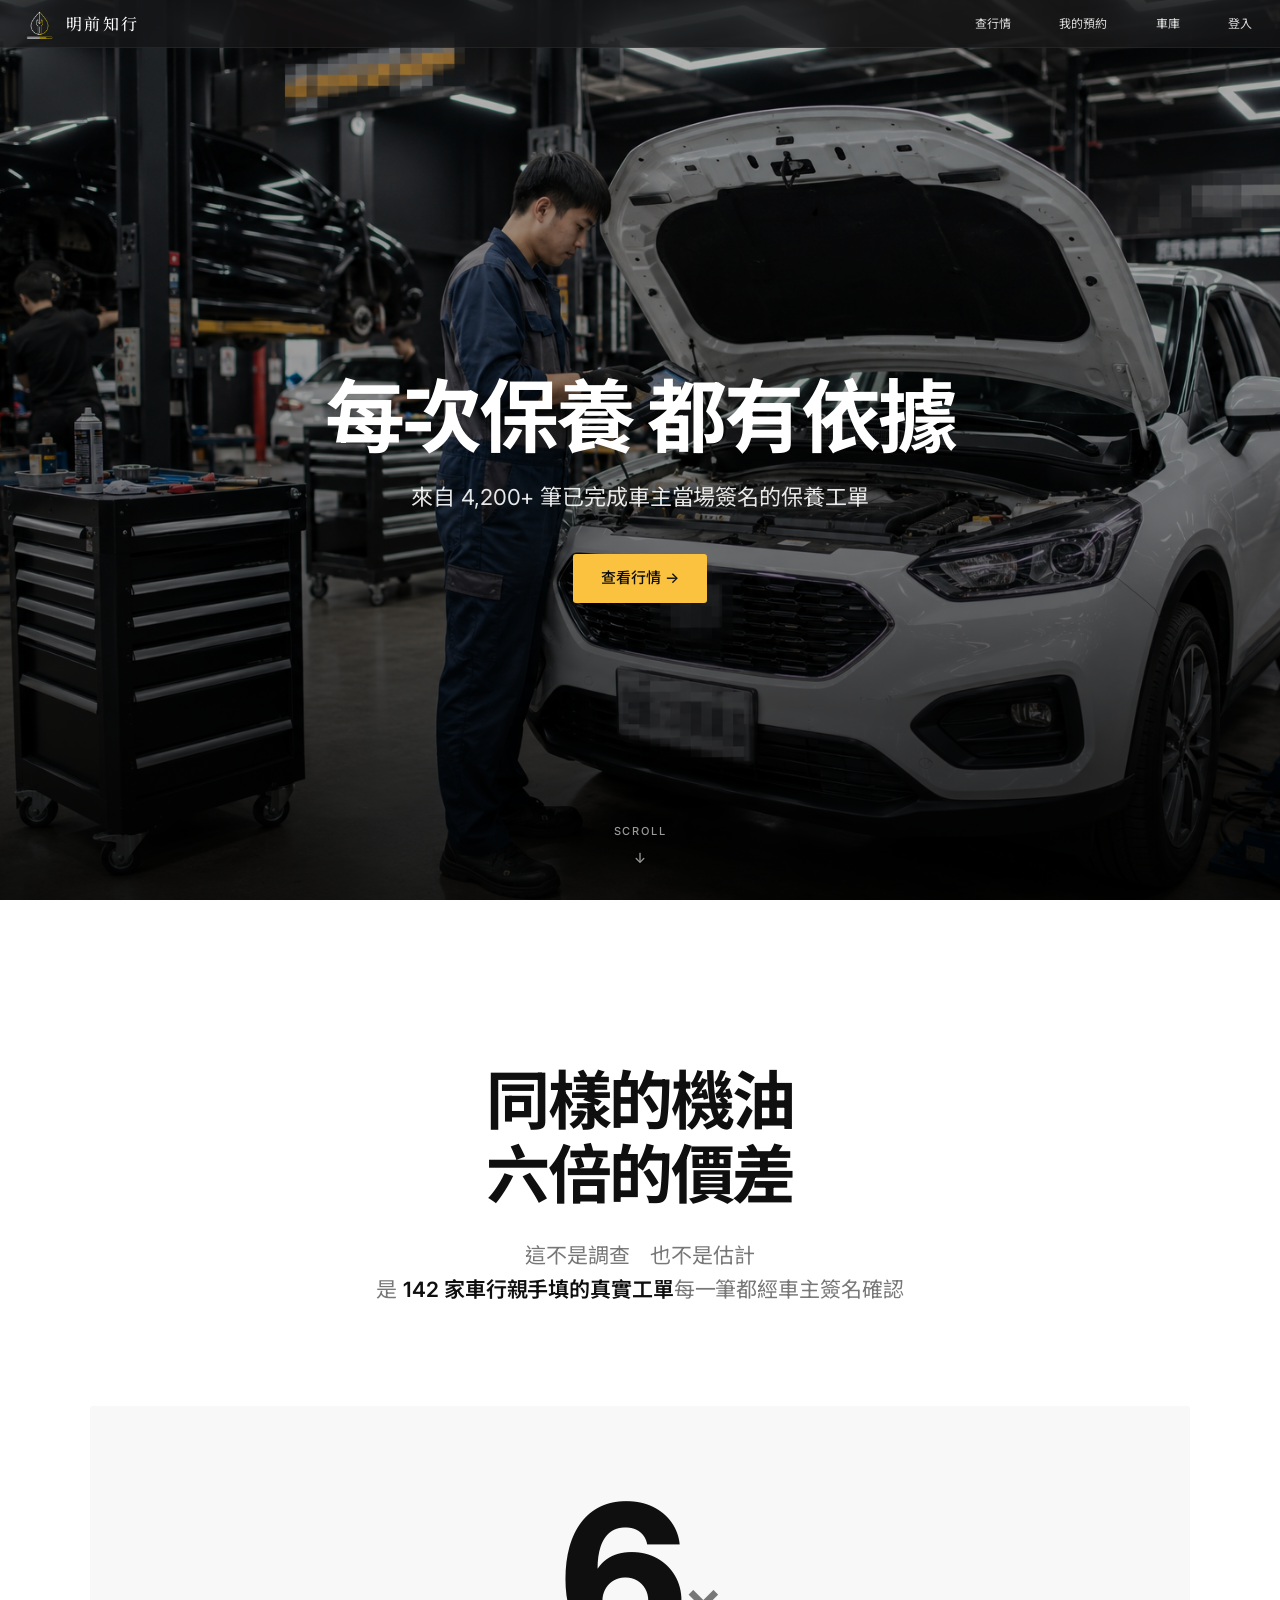
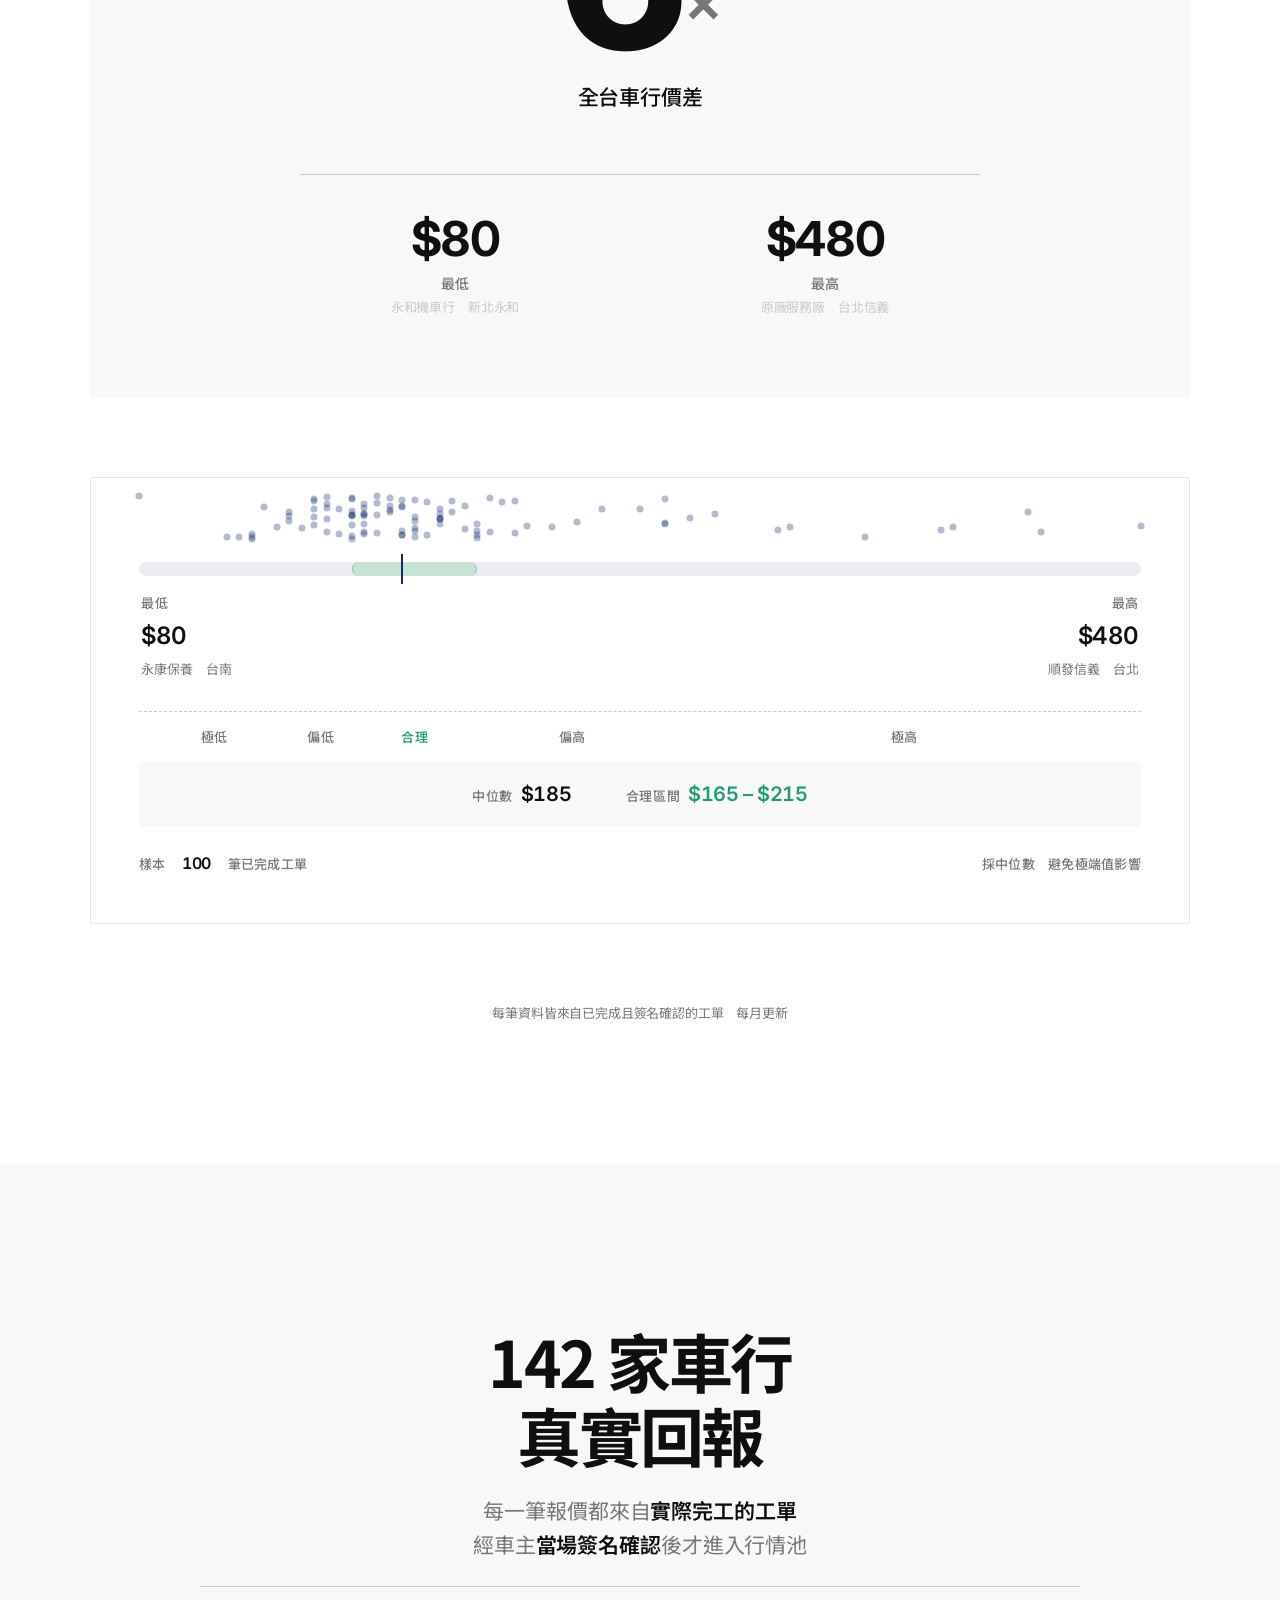
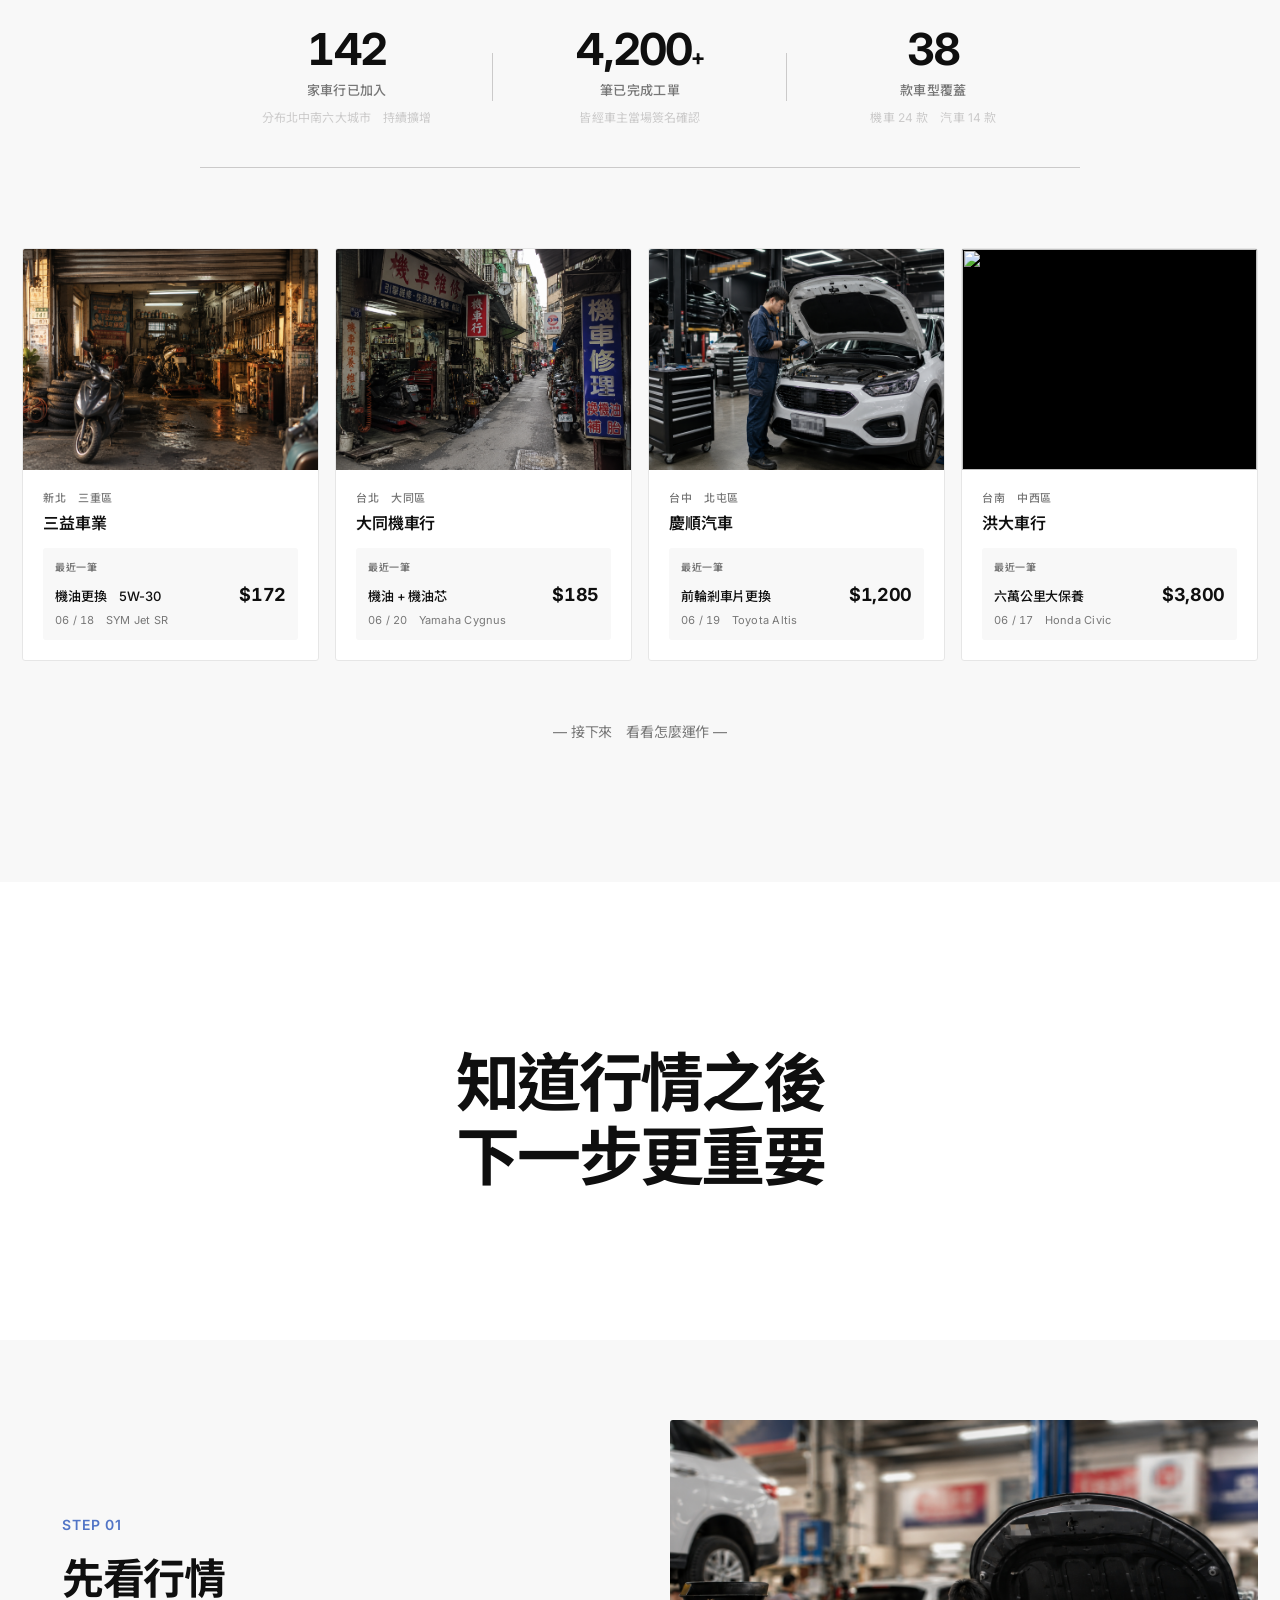
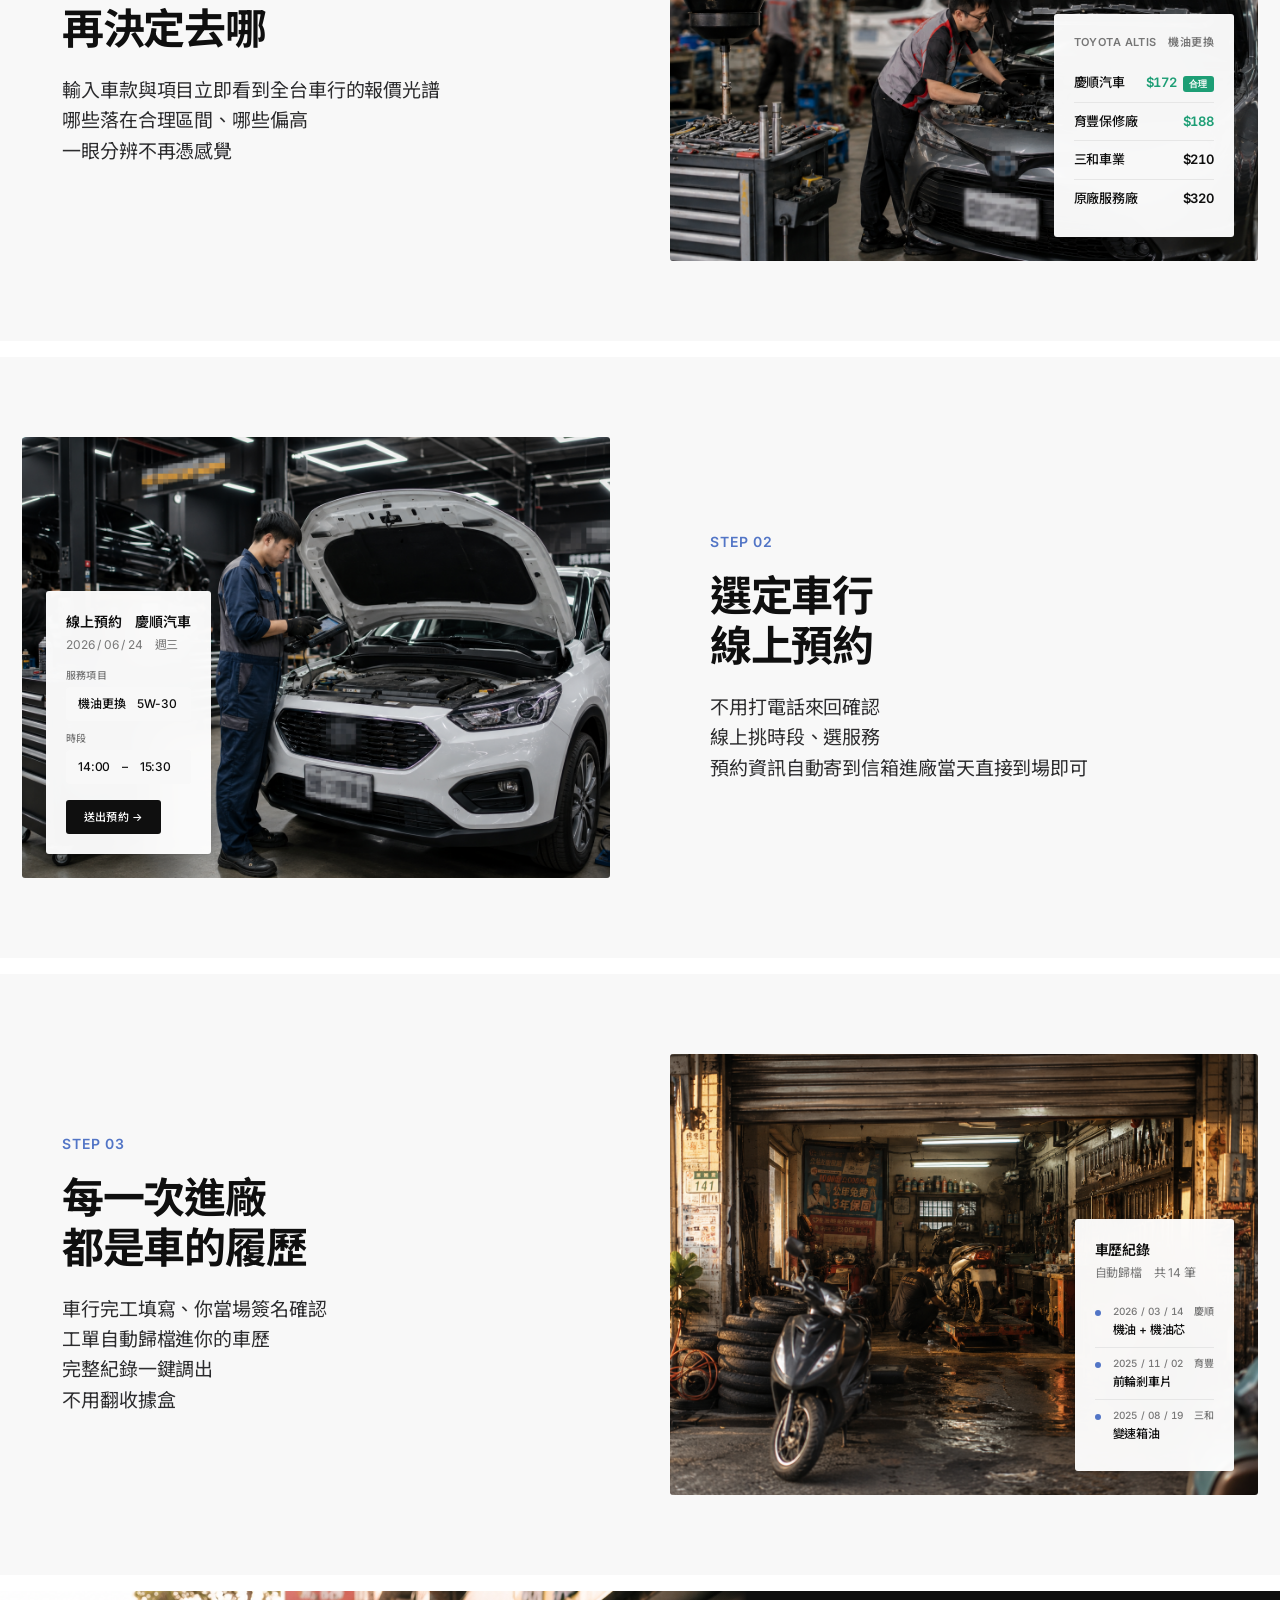
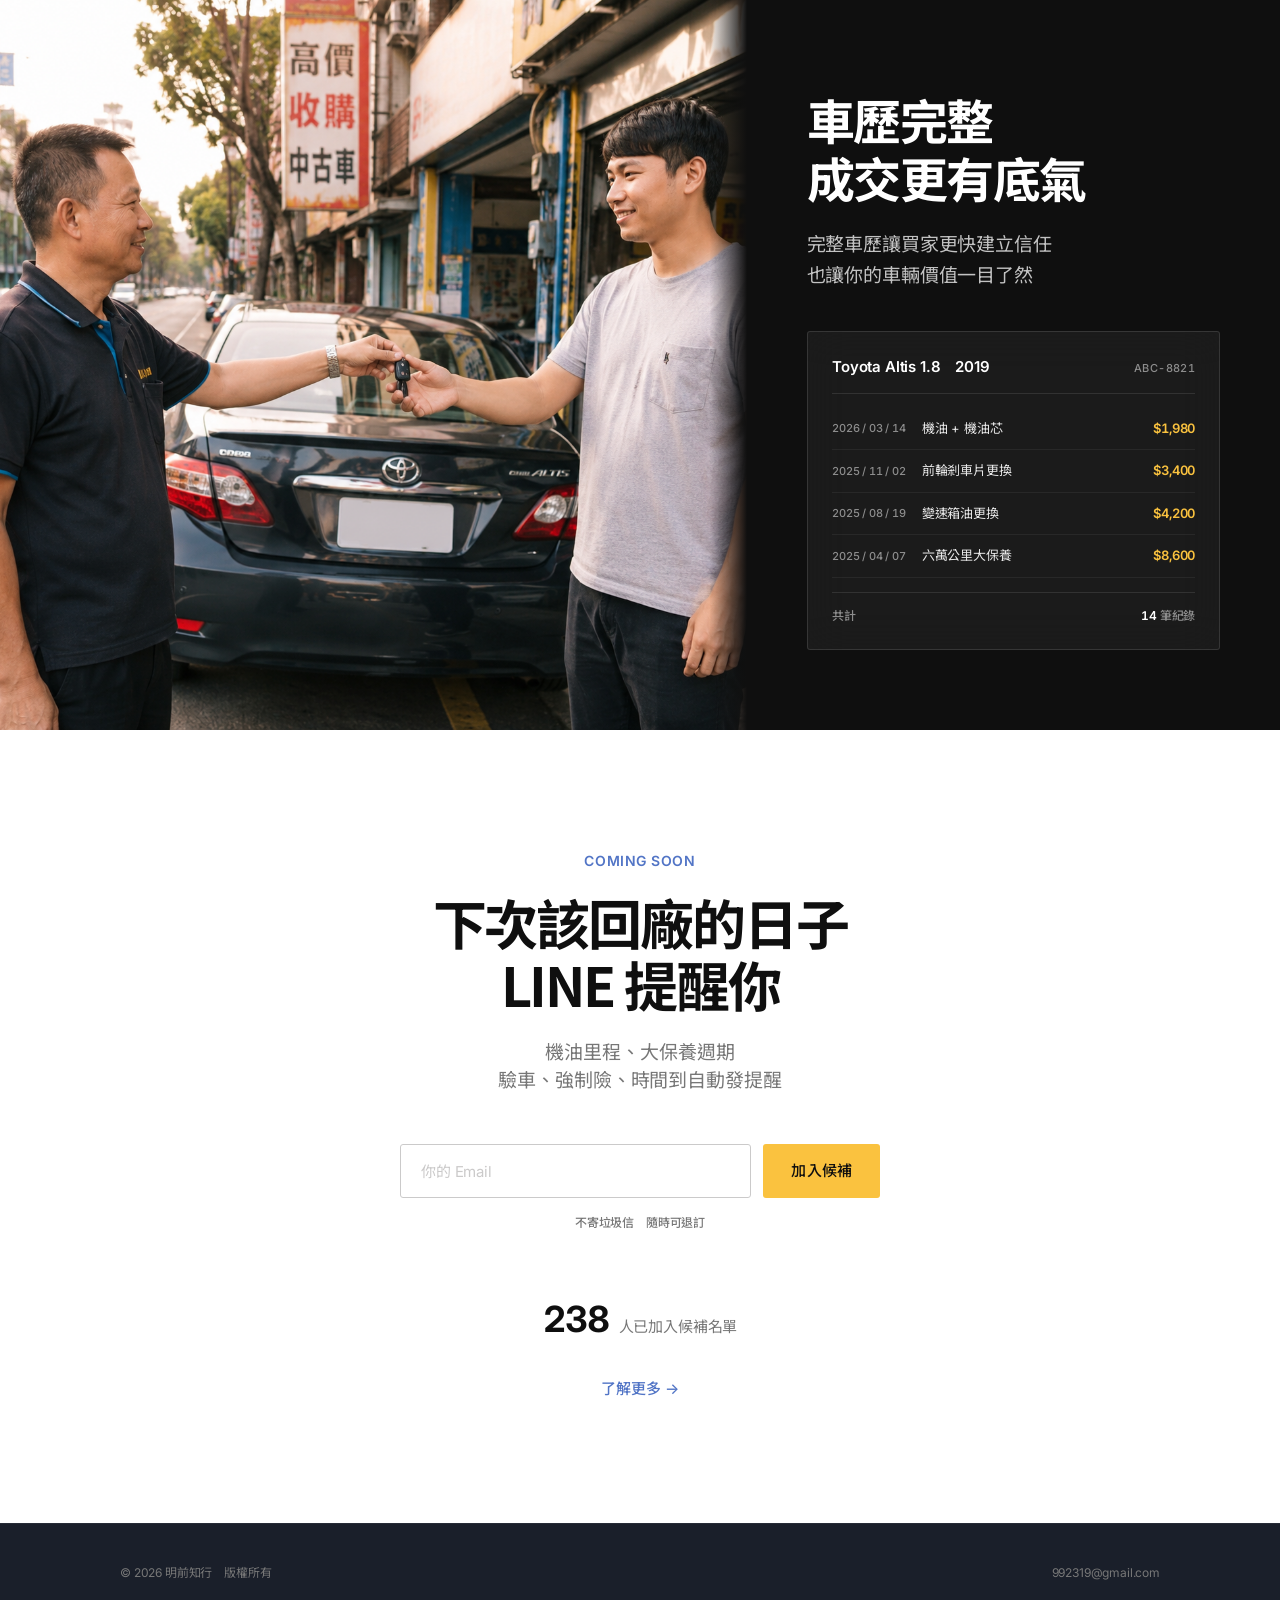
==== commit ac2f61d5: "首頁rwd" ====
--- a/index.html
+++ b/index.html
@@ -3,7 +3,7 @@
 <head>
 <meta charset="UTF-8">
 <meta name="viewport" content="width=device-width, initial-scale=1.0">
-<title>明前知行　Ming-Qian Zhi-Xing</title>
+<title>明前知行</title>
 <link rel="preconnect" href="https://fonts.googleapis.com">
 <link rel="preconnect" href="https://fonts.gstatic.com" crossorigin>
 <link href="https://fonts.googleapis.com/css2?family=Inter:wght@300;400;500;600;700;800;900&family=Noto+Sans+TC:wght@300;400;500;700;900&display=swap" rel="stylesheet">
@@ -13,339 +13,341 @@
 </head>
 <body>
 
-<nav>
-  <div class="logo">
-    <h1>
-      <a href="index.html">
-        <span class="logo-mark">
-          <img src="./icon/logo-mark拷貝2.png" alt="" aria-hidden="true">
-          <span class="logo-text">明前知行</span>
-        </span>
-      </a>
-    </h1>
-  </div>
-  <ul class="links">
-    <li><a href="market.html">查行情</a></li>
-    <li><a href="appointments.html">我的預約</a></li>
-    <li><a href="vehicle.html">車庫</a></li>
-    <li><a href="login.html">登入</a></li>
-  </ul>
-  <button type="button" class="nav-toggle" aria-label="開啟選單" aria-expanded="false">
-    <svg class="icon-open" viewBox="0 0 24 24" fill="none" stroke="currentColor" stroke-width="2" stroke-linecap="round" stroke-linejoin="round" aria-hidden="true">
-      <line x1="4" y1="6" x2="20" y2="6"/>
-      <line x1="4" y1="12" x2="20" y2="12"/>
-      <line x1="4" y1="18" x2="20" y2="18"/>
-    </svg>
-    <svg class="icon-close" viewBox="0 0 24 24" fill="none" stroke="currentColor" stroke-width="2" stroke-linecap="round" stroke-linejoin="round" aria-hidden="true">
-      <line x1="6" y1="6" x2="18" y2="18"/>
-      <line x1="18" y1="6" x2="6" y2="18"/>
-    </svg>
-  </button>
-</nav>
-
-<!-- ====== 1. HERO ====== -->
-<section class="hero">
-  <div class="hero-bg"><img src="./圖片素材/shop/car-repair-2.jpg" alt=""></div>
-  <div class="hero-content">
-    <h1>每次保養 都有依據</h1>
-    <p class="hero-sub">來自 4,200+ 筆已完成　車主當場簽名的保養工單</p>
-    <div class="hero-cta-row">
-      <button class="cta-pill yellow">查看行情 →</button>
-    </div>
-  </div>
-  <div class="hero-scroll-hint">Scroll</div>
-</section>
-
-<!-- ====== 2. PROBLEM ====== -->
-<section class="problem" id="problem">
-  <header>
-    <h2>同樣的機油<br>六倍的價差</h2>
-    <p class="lede">這不是調查　也不是估計<br>是 <strong>142 家車行親手填的真實工單</strong>　每一筆都經車主簽名確認</p>
-  </header>
-
-  <!-- 大 6× -->
-  <div class="spread-hero">
-    <div class="x"><span data-count-to="6">6</span><small>×</small></div>
-    <div class="label">全台車行價差</div>
-    <div class="extremes">
-      <div class="extreme">
-        <div class="price">$80</div>
-        <div class="caption">最低</div>
-        <div class="shop-name">永和機車行　新北永和</div>
-      </div>
-      <div class="extreme">
-        <div class="price">$480</div>
-        <div class="caption">最高</div>
-        <div class="shop-name">原廠服務廠　台北信義</div>
-      </div>
-    </div>
-  </div>
-
-  <!-- spectrum -->
-  <div class="spectrum-block">
-    <div id="spec"></div>
-  </div>
-  <p class="spec-footnote">每筆資料皆來自已完成且簽名確認的工單　每月更新</p>
-</section>
-
-<!-- ====== 3. 車行回報 ====== -->
-<section class="coverage">
-  <header>
-    <h2>142 家車行<br>真實回報</h2>
-    <p class="lede">每一筆報價都來自<strong>實際完工的工單</strong><br>經車主<strong>當場簽名確認</strong>後才進入行情池</p>
-  </header>
-
-  <!-- 三個指標數字 -->
-  <div class="coverage-stats">
-    <div class="coverage-stat">
-      <div class="v"><span data-count-to="142">142</span></div>
-      <div class="k">家車行已加入</div>
-      <div class="note">分布北中南六大城市　持續擴增</div>
-    </div>
-    <div class="coverage-stat">
-      <div class="v"><span data-count-to="4200" data-count-format="comma">4,200</span><small style="font-size:.5em">+</small></div>
-      <div class="k">筆已完成工單</div>
-      <div class="note">皆經車主當場簽名確認</div>
-    </div>
-    <div class="coverage-stat">
-      <div class="v"><span data-count-to="38">38</span></div>
-      <div class="k">款車型覆蓋</div>
-      <div class="note">機車 24 款　汽車 14 款</div>
-    </div>
-  </div>
-
-  <!-- 真實車行卡片 — 顯示最近一筆實際工單 -->
-  <div class="coverage-grid">
-    <div class="coverage-card">
-      <div class="photo"><img src="./圖片素材/shop/shop-2.jpg" alt=""></div>
-      <div class="body">
+  <nav>
+    <div class="logo">
+      <h1>
+        <a href="index.html">
+          <span class="logo-mark">
+            <img src="./icon/logo-mark拷貝2.png" alt="" aria-hidden="true">
+            <span class="logo-text">明前知行</span>
+          </span>
+        </a>
+      </h1>
+    </div>
+    <ul class="links">
+      <li><a href="market.html">查行情</a></li>
+      <li><a href="appointments.html">我的預約</a></li>
+      <li><a href="vehicle.html">車庫</a></li>
+      <li><a href="login.html">登入</a></li>
+    </ul>
+    <button type="button" class="nav-toggle" aria-label="開啟選單" aria-expanded="false">
+      <svg class="icon-open" viewBox="0 0 24 24" fill="none" stroke="currentColor" stroke-width="2" stroke-linecap="round" stroke-linejoin="round" aria-hidden="true">
+        <line x1="4" y1="6" x2="20" y2="6"/>
+        <line x1="4" y1="12" x2="20" y2="12"/>
+        <line x1="4" y1="18" x2="20" y2="18"/>
+      </svg>
+      <svg class="icon-close" viewBox="0 0 24 24" fill="none" stroke="currentColor" stroke-width="2" stroke-linecap="round" stroke-linejoin="round" aria-hidden="true">
+        <line x1="6" y1="6" x2="18" y2="18"/>
+        <line x1="18" y1="6" x2="6" y2="18"/>
+      </svg>
+    </button>
+  </nav>
+
+<!-- HERO -->
+  <section class="hero">
+    <div class="hero-bg">
+      <img src="./圖片素材/shop/car-repair-2.jpg" alt="">
+    </div>
+    <div class="hero-content">
+      <h1>每次保養 都有依據</h1>
+      <p class="hero-sub">來自 4,200+ 筆已完成<br class="mob-br">車主當場簽名的保養工單</p>
+      <div class="hero-cta-row">
+        <button class="cta-pill yellow">查看行情 →</button>
+      </div>
+    </div>
+    <div class="hero-scroll-hint">Scroll</div>
+  </section>
+
+<!--PROBLEM -->
+  <section class="problem" id="problem">
+    <header>
+      <h2>同樣的機油<br>六倍的價差</h2>
+      <p class="lede">這不是調查　也不是估計<br>是 <strong>142 家車行親手填的真實工單</strong><br class="mob-br">每一筆都經車主簽名確認</p>
+    </header>
+
+    <!-- 6× -->
+    <div class="spread-hero">
+      <div class="x"><span data-count-to="6">6</span><small>×</small></div>
+      <div class="label">全台車行價差</div>
+      <div class="extremes">
+        <div class="extreme">
+          <div class="price">$80</div>
+          <div class="caption">最低</div>
+          <div class="shop-name">永和機車行　新北永和</div>
+        </div>
+        <div class="extreme">
+          <div class="price">$480</div>
+          <div class="caption">最高</div>
+          <div class="shop-name">原廠服務廠　台北信義</div>
+        </div>
+      </div>
+    </div>
+
+    <!-- spectrum -->
+    <div class="spectrum-block">
+      <div id="spec"></div>
+    </div>
+    <p class="spec-footnote">每筆資料皆來自已完成且簽名確認的工單　每月更新</p>
+  </section>
+
+<!-- 車行回報 -->
+  <section class="coverage">
+    <header>
+      <h2>142 家車行<br>真實回報</h2>
+      <p class="lede">每一筆報價都來自<strong>實際完工的工單</strong><br>經車主<strong>當場簽名確認</strong>後才進入行情池</p>
+    </header>
+
+    <!-- 三個指標數字 -->
+    <div class="coverage-stats">
+      <div class="coverage-stat">
+        <div class="v"><span data-count-to="142">142</span></div>
+        <div class="k">家車行已加入</div>
+        <div class="note">分布北中南六大城市　持續擴增</div>
+      </div>
+      <div class="coverage-stat">
+        <div class="v"><span data-count-to="4200" data-count-format="comma">4,200</span><small style="font-size:.5em">+</small></div>
+        <div class="k">筆已完成工單</div>
+        <div class="note">皆經車主當場簽名確認</div>
+      </div>
+      <div class="coverage-stat">
+        <div class="v"><span data-count-to="38">38</span></div>
+        <div class="k">款車型覆蓋</div>
+        <div class="note">機車 24 款　汽車 14 款</div>
+      </div>
+    </div>
+
+    <!-- 真實車行卡片 — 顯示最近一筆實際工單 -->
+    <div class="coverage-grid">
+      <div class="coverage-card">
+        <div class="photo"><img src="./圖片素材/shop/shop-2.jpg" alt=""></div>
+        <div class="body">
+          <div class="head">
+            <div class="city">新北　三重區</div>
+            <div class="name">三益車業</div>
+          </div>
+          <div class="last-ticket">
+            <div class="label">最近一筆</div>
+            <div class="row">
+              <span class="item">機油更換　5W-30</span>
+              <span class="price">$172</span>
+            </div>
+            <div class="date">06 / 18　SYM Jet SR</div>
+          </div>
+        </div>
+      </div>
+
+      <div class="coverage-card">
+        <div class="photo"><img src="./圖片素材/shop/alley-day.jpg" alt=""></div>
+        <div class="body">
+          <div class="head">
+            <div class="city">台北　大同區</div>
+            <div class="name">大同機車行</div>
+          </div>
+          <div class="last-ticket">
+            <div class="label">最近一筆</div>
+            <div class="row">
+              <span class="item">機油 + 機油芯</span>
+              <span class="price">$185</span>
+            </div>
+            <div class="date">06 / 20　Yamaha Cygnus</div>
+          </div>
+        </div>
+      </div>
+
+      <div class="coverage-card">
+        <div class="photo"><img src="./圖片素材/shop/car-repair-2.jpg" alt=""></div>
+        <div class="body">
+          <div class="head">
+            <div class="city">台中　北屯區</div>
+            <div class="name">慶順汽車</div>
+          </div>
+          <div class="last-ticket">
+            <div class="label">最近一筆</div>
+            <div class="row">
+              <span class="item">前輪剎車片更換</span>
+              <span class="price">$1,200</span>
+            </div>
+            <div class="date">06 / 19　Toyota Altis</div>
+          </div>
+        </div>
+      </div>
+
+      <div class="coverage-card">
+        <div class="photo"><img src="./圖片素材/shop/shop-4.jpg" alt=""></div>
+        <div class="body">
+          <div class="head">
+            <div class="city">台南　中西區</div>
+            <div class="name">洪大車行</div>
+          </div>
+          <div class="last-ticket">
+            <div class="label">最近一筆</div>
+            <div class="row">
+              <span class="item">六萬公里大保養</span>
+              <span class="price">$3,800</span>
+            </div>
+            <div class="date">06 / 17　Honda Civic</div>
+          </div>
+        </div>
+      </div>
+    </div>
+
+    <p class="coverage-foot">— 接下來　看看怎麼運作 —</p>
+  </section>
+
+<!-- 三步驟流程 -->
+  <section class="flow">
+    <header>
+      <h2>知道行情之後<br>下一步更重要</h2>
+      <p class="lede">查行情　預約進廠　留車歷<br>三件事　一條動線</p>
+    </header>
+
+    <!-- Step 1 -->
+    <div class="feature-block">
+      <div class="feature-inner">
+        <div class="feature-text">
+          <div class="num">Step 01</div>
+          <h3>先看行情<br>再決定去哪</h3>
+          <p class="body">輸入車款與項目立即看到全台車行的報價光譜<br>哪些落在合理區間、哪些偏高<br>一眼分辨不再憑感覺</p>
+        </div>
+        <div class="feature-visual">
+          <img src="./圖片素材/shop/car-repair.jpg" alt="">
+          <div class="feature-overlay overlay-prices">
+            <h6>Toyota Altis　機油更換</h6>
+            <div class="row"><span class="shop">慶順汽車</span><span class="p green">$172<span class="badge">合理</span></span></div>
+            <div class="row"><span class="shop">育豐保修廠</span><span class="p green">$188</span></div>
+            <div class="row"><span class="shop">三和車業</span><span class="p">$210</span></div>
+            <div class="row"><span class="shop">原廠服務廠</span><span class="p">$320</span></div>
+          </div>
+        </div>
+      </div>
+    </div>
+
+    <!-- Step 2 -->
+    <div class="feature-block reverse">
+      <div class="feature-inner">
+        <div class="feature-text">
+          <div class="num">Step 02</div>
+          <h3>選定車行<br>線上預約</h3>
+          <p class="body">不用打電話來回確認<br>線上挑時段、選服務<br>預約資訊自動寄到信箱進廠當天直接到場即可</p>
+        </div>
+        <div class="feature-visual">
+          <img src="./圖片素材/shop/car-repair-2.jpg" alt="">
+          <div class="feature-overlay overlay-booking">
+            <h6>線上預約　慶順汽車</h6>
+            <div class="sub">2026 / 06 / 24　週三</div>
+            <div class="field">
+              <label>服務項目</label>
+              <div class="input">機油更換　5W-30</div>
+            </div>
+            <div class="field">
+              <label>時段</label>
+              <div class="input">14:00　–　15:30</div>
+            </div>
+            <span class="submit">送出預約 →</span>
+          </div>
+        </div>
+      </div>
+    </div>
+
+    <!-- Step 3 -->
+    <div class="feature-block">
+      <div class="feature-inner">
+        <div class="feature-text">
+          <div class="num">Step 03</div>
+          <h3>每一次進廠<br>都是車的履歷</h3>
+          <p class="body">車行完工填寫、你當場簽名確認<br>工單自動歸檔進你的車歷<br>完整紀錄一鍵調出<br>不用翻收據盒</p>
+        </div>
+        <div class="feature-visual">
+          <img src="./圖片素材/shop/shop-2.jpg" alt="">
+          <div class="feature-overlay overlay-history">
+            <h6>車歷紀錄</h6>
+            <div class="sub">自動歸檔　共 14 筆</div>
+            <div class="entry">
+              <div class="dot"></div>
+              <div>
+                <div class="meta">2026 / 03 / 14　慶順</div>
+                <div class="what">機油 + 機油芯</div>
+              </div>
+            </div>
+            <div class="entry">
+              <div class="dot"></div>
+              <div>
+                <div class="meta">2025 / 11 / 02　育豐</div>
+                <div class="what">前輪剎車片</div>
+              </div>
+            </div>
+            <div class="entry">
+              <div class="dot"></div>
+              <div>
+                <div class="meta">2025 / 08 / 19　三和</div>
+                <div class="what">變速箱油</div>
+              </div>
+            </div>
+          </div>
+        </div>
+      </div>
+    </div>
+  </section>
+
+<!-- Payoff -->
+  <section class="payoff">
+    <div class="payoff-image">
+      <img src="./圖片素材/shop/car-sell.jpg" alt="">
+    </div>
+    <div class="payoff-content">
+      <h2>車歷完整<br>成交更有底氣</h2>
+      <p class="body">完整車歷讓買家更快建立信任<br>也讓你的車輛價值一目了然</p>
+
+      <div class="payoff-card">
         <div class="head">
-          <div class="city">新北　三重區</div>
-          <div class="name">三益車業</div>
-        </div>
-        <div class="last-ticket">
-          <div class="label">最近一筆</div>
-          <div class="row">
-            <span class="item">機油更換　5W-30</span>
-            <span class="price">$172</span>
-          </div>
-          <div class="date">06 / 18　SYM Jet SR</div>
-        </div>
-      </div>
-    </div>
-
-    <div class="coverage-card">
-      <div class="photo"><img src="./圖片素材/shop/alley-day.jpg" alt=""></div>
-      <div class="body">
-        <div class="head">
-          <div class="city">台北　大同區</div>
-          <div class="name">大同機車行</div>
-        </div>
-        <div class="last-ticket">
-          <div class="label">最近一筆</div>
-          <div class="row">
-            <span class="item">機油 + 機油芯</span>
-            <span class="price">$185</span>
-          </div>
-          <div class="date">06 / 20　Yamaha Cygnus</div>
-        </div>
-      </div>
-    </div>
-
-    <div class="coverage-card">
-      <div class="photo"><img src="./圖片素材/shop/car-repair-2.jpg" alt=""></div>
-      <div class="body">
-        <div class="head">
-          <div class="city">台中　北屯區</div>
-          <div class="name">慶順汽車</div>
-        </div>
-        <div class="last-ticket">
-          <div class="label">最近一筆</div>
-          <div class="row">
-            <span class="item">前輪剎車片更換</span>
-            <span class="price">$1,200</span>
-          </div>
-          <div class="date">06 / 19　Toyota Altis</div>
-        </div>
-      </div>
-    </div>
-
-    <div class="coverage-card">
-      <div class="photo"><img src="./圖片素材/shop/shop-4.jpg" alt=""></div>
-      <div class="body">
-        <div class="head">
-          <div class="city">台南　中西區</div>
-          <div class="name">洪大車行</div>
-        </div>
-        <div class="last-ticket">
-          <div class="label">最近一筆</div>
-          <div class="row">
-            <span class="item">六萬公里大保養</span>
-            <span class="price">$3,800</span>
-          </div>
-          <div class="date">06 / 17　Honda Civic</div>
-        </div>
-      </div>
-    </div>
-  </div>
-
-  <p class="coverage-foot">— 接下來　看看怎麼運作 —</p>
-</section>
-
-<!-- ====== 4. 三步驟流程 ====== -->
-<section class="flow">
-  <header>
-    <h2>知道行情之後<br>下一步更重要</h2>
-    <p class="lede">查行情　預約進廠　留車歷<br>三件事　一條動線</p>
-  </header>
-
-  <!-- Step 1 -->
-  <div class="feature-block">
-    <div class="feature-inner">
-      <div class="feature-text">
-        <div class="num">Step 01</div>
-        <h3>先看行情<br>再決定去哪</h3>
-        <p class="body">輸入車款與項目立即看到全台車行的報價光譜<br>哪些落在合理區間、哪些偏高<br>一眼分辨不再憑感覺</p>
-      </div>
-      <div class="feature-visual">
-        <img src="./圖片素材/shop/car-repair.jpg" alt="">
-        <div class="feature-overlay overlay-prices">
-          <h6>Toyota Altis　機油更換</h6>
-          <div class="row"><span class="shop">慶順汽車</span><span class="p green">$172<span class="badge">合理</span></span></div>
-          <div class="row"><span class="shop">育豐保修廠</span><span class="p green">$188</span></div>
-          <div class="row"><span class="shop">三和車業</span><span class="p">$210</span></div>
-          <div class="row"><span class="shop">原廠服務廠</span><span class="p">$320</span></div>
-        </div>
-      </div>
-    </div>
-  </div>
-
-  <!-- Step 2 -->
-  <div class="feature-block reverse">
-    <div class="feature-inner">
-      <div class="feature-text">
-        <div class="num">Step 02</div>
-        <h3>選定車行<br>線上預約</h3>
-        <p class="body">不用打電話來回確認<br>線上挑時段、選服務<br>預約資訊自動寄到信箱進廠當天直接到場即可</p>
-      </div>
-      <div class="feature-visual">
-        <img src="./圖片素材/shop/car-repair-2.jpg" alt="">
-        <div class="feature-overlay overlay-booking">
-          <h6>線上預約　慶順汽車</h6>
-          <div class="sub">2026 / 06 / 24　週三</div>
-          <div class="field">
-            <label>服務項目</label>
-            <div class="input">機油更換　5W-30</div>
-          </div>
-          <div class="field">
-            <label>時段</label>
-            <div class="input">14:00　–　15:30</div>
-          </div>
-          <span class="submit">送出預約 →</span>
-        </div>
-      </div>
-    </div>
-  </div>
-
-  <!-- Step 3 -->
-  <div class="feature-block">
-    <div class="feature-inner">
-      <div class="feature-text">
-        <div class="num">Step 03</div>
-        <h3>每一次進廠<br>都是車的履歷</h3>
-        <p class="body">車行完工填寫、你當場簽名確認<br>工單自動歸檔進你的車歷<br>完整紀錄一鍵調出<br>不用翻收據盒</p>
-      </div>
-      <div class="feature-visual">
-        <img src="./圖片素材/shop/shop-2.jpg" alt="">
-        <div class="feature-overlay overlay-history">
-          <h6>車歷紀錄</h6>
-          <div class="sub">自動歸檔　共 14 筆</div>
-          <div class="entry">
-            <div class="dot"></div>
-            <div>
-              <div class="meta">2026 / 03 / 14　慶順</div>
-              <div class="what">機油 + 機油芯</div>
-            </div>
-          </div>
-          <div class="entry">
-            <div class="dot"></div>
-            <div>
-              <div class="meta">2025 / 11 / 02　育豐</div>
-              <div class="what">前輪剎車片</div>
-            </div>
-          </div>
-          <div class="entry">
-            <div class="dot"></div>
-            <div>
-              <div class="meta">2025 / 08 / 19　三和</div>
-              <div class="what">變速箱油</div>
-            </div>
-          </div>
-        </div>
-      </div>
-    </div>
-  </div>
-</section>
-
-<!-- ====== 5. Payoff ====== -->
-<section class="payoff">
-  <div class="payoff-image">
-    <img src="./圖片素材/shop/car-sell.jpg" alt="">
-  </div>
-  <div class="payoff-content">
-    <h2>車歷完整<br>成交更有底氣</h2>
-    <p class="body">完整車歷讓買家更快建立信任<br>也讓你的車輛價值一目了然</p>
-
-    <div class="payoff-card">
-      <div class="head">
-        <span class="car">Toyota Altis 1.8　2019</span>
-        <span class="plate">ABC-8821</span>
-      </div>
-      <div class="row"><span class="date">2026 / 03 / 14</span><span class="item">機油 + 機油芯</span><span class="price">$1,980</span></div>
-      <div class="row"><span class="date">2025 / 11 / 02</span><span class="item">前輪剎車片更換</span><span class="price">$3,400</span></div>
-      <div class="row"><span class="date">2025 / 08 / 19</span><span class="item">變速箱油更換</span><span class="price">$4,200</span></div>
-      <div class="row"><span class="date">2025 / 04 / 07</span><span class="item">六萬公里大保養</span><span class="price">$8,600</span></div>
-      <div class="foot">
-        <span>共計</span>
-        <span><strong>14</strong> 筆紀錄</span>
-      </div>
-    </div>
-  </div>
-</section>
-
-<!-- ====== 6. Waitlist ====== -->
-<section class="waitlist">
-  <div class="container">
-    <div class="eyebrow-w">Coming Soon</div>
-    <h2>下次該回廠的日子<br>LINE 提醒你</h2>
-    <p class="lede">機油里程、大保養週期<br>驗車、強制險、時間到自動發提醒</p>
-
-    <div class="waitlist-form">
-      <div class="wl-row">
-        <input type="email" placeholder="你的 Email">
-        <button>加入候補</button>
-      </div>
-      <p class="wl-trust">不寄垃圾信　隨時可退訂</p>
-      <div class="wl-count">
-        <strong>238</strong>
-        <span>人已加入候補名單</span>
-      </div>
-      <a href="waitlist.html" class="wl-more">了解更多 →</a>
-    </div>
-  </div>
-</section>
-
-<footer>
-    <p>© 2026 明前知行　版權所有</p>
-    <a href="mailto:992319@gmail.com">992319@gmail.com</a>
-</footer>
-
-<script src="nav.js"></script>
-<script src="spectrum.js"></script>
-<script>
-  Spectrum.render('#spec', null, { variant: 'shock' });
-</script>
-<script src="index.js"></script>
+          <span class="car">Toyota Altis 1.8　2019</span>
+          <span class="plate">ABC-8821</span>
+        </div>
+        <div class="row"><span class="date">2026 / 03 / 14</span><span class="item">機油 + 機油芯</span><span class="price">$1,980</span></div>
+        <div class="row"><span class="date">2025 / 11 / 02</span><span class="item">前輪剎車片更換</span><span class="price">$3,400</span></div>
+        <div class="row"><span class="date">2025 / 08 / 19</span><span class="item">變速箱油更換</span><span class="price">$4,200</span></div>
+        <div class="row"><span class="date">2025 / 04 / 07</span><span class="item">六萬公里大保養</span><span class="price">$8,600</span></div>
+        <div class="foot">
+          <span>共計</span>
+          <span><strong>14</strong> 筆紀錄</span>
+        </div>
+      </div>
+    </div>
+  </section>
+
+<!-- Waitlist -->
+  <section class="waitlist">
+    <div class="container">
+      <div class="eyebrow-w">Coming Soon</div>
+      <h2>下次該回廠的日子<br>LINE 提醒你</h2>
+      <p class="lede">機油里程、大保養週期<br>驗車、強制險、時間到自動發提醒</p>
+
+      <div class="waitlist-form">
+        <div class="wl-row">
+          <input type="email" placeholder="你的 Email">
+          <button>加入候補</button>
+        </div>
+        <p class="wl-trust">不寄垃圾信　隨時可退訂</p>
+        <div class="wl-count">
+          <strong>238</strong>
+          <span>人已加入候補名單</span>
+        </div>
+        <a href="waitlist.html" class="wl-more">了解更多 →</a>
+      </div>
+    </div>
+  </section>
+
+  <footer>
+      <p>© 2026 明前知行　版權所有</p>
+      <a href="mailto:992319@gmail.com">992319@gmail.com</a>
+  </footer>
+
+  <script src="nav.js"></script>
+  <script src="spectrum.js"></script>
+  <script>
+    Spectrum.render('#spec', null, { variant: 'shock' });
+  </script>
+  <script src="index.js"></script>
 
 </body>
 </html>
--- a/common.css
+++ b/common.css
@@ -62,11 +62,10 @@
     overflow-x: hidden;
 }
 
-/* 表單元素 reset
-   只拿掉瀏覽器預設的字體 字色 letter-spacing
-   邊框 邊距 寬度交給各頁自己決定　不全域強加 */
-input, textarea, select, button {
+/* 表單元素 reset*/
+input, textarea, select, button, option {
     font: inherit;
+    font-family: inherit;
     color: inherit;
     letter-spacing: inherit;
 }
--- a/index.css
+++ b/index.css
@@ -64,6 +64,7 @@
   color:rgba(255,255,255,.9); line-height:1.5;
   max-width:680px; letter-spacing:-.005em;
 }
+.mob-br{display:none}
 .hero-cta-row{
   margin-top:40px; display:flex; gap:24px; align-items:center;
   flex-wrap:wrap; justify-content:center;
@@ -503,12 +504,6 @@
 .wl-more:hover{border-bottom-color:var(--accent)}
 
 /* =========== FOOTER =========== */
-footer{
-  background:var(--bg-off); color:var(--muted);
-  padding:40px 22px; text-align:center;
-  font-size:12px; font-weight:400;
-  border-top:1px solid var(--line);
-}
 
 /* =========== RWD 1280 =========== */
 @media (max-width:1280px){
@@ -520,6 +515,15 @@
   .payoff-content h2{font-size:48px}
   .waitlist h2{font-size:54px}
   .coverage-stat .v{font-size:44px}
+}
+
+/* =========== payoff 堆疊 1100 =========== */
+@media (max-width:1100px){
+  .payoff{grid-template-columns:1fr}
+  .payoff-image{min-height:400px}
+  .payoff-image::after{background:linear-gradient(180deg, transparent 50%, var(--ink) 100%)}
+  .payoff-content{padding:80px 40px}
+  .payoff-content h2{font-size:44px}
 }
 
 /* =========== RWD 1024 =========== */
@@ -545,11 +549,6 @@
   .feature-overlay,.feature-block.reverse .feature-overlay{
     position:static; max-width:none; margin:-32px 24px 0;
   }
-  .payoff{grid-template-columns:1fr}
-  .payoff-image{min-height:400px}
-  .payoff-image::after{background:linear-gradient(180deg, transparent 50%, var(--ink) 100%)}
-  .payoff-content{padding:80px 40px}
-  .payoff-content h2{font-size:44px}
   .waitlist h2{font-size:44px}
 }
 
@@ -558,6 +557,7 @@
   .hero{min-height:560px; max-height:none; height:90vh}
   .hero h1{font-size:42px; letter-spacing:-.02em}
   .hero-sub{font-size:16px; margin-top:18px}
+  .mob-br{display:block}
   .hero-cta-row{margin-top:28px; gap:16px}
   .cta-pill{padding:11px 22px; font-size:14px}
   .problem{padding:80px 18px 0}
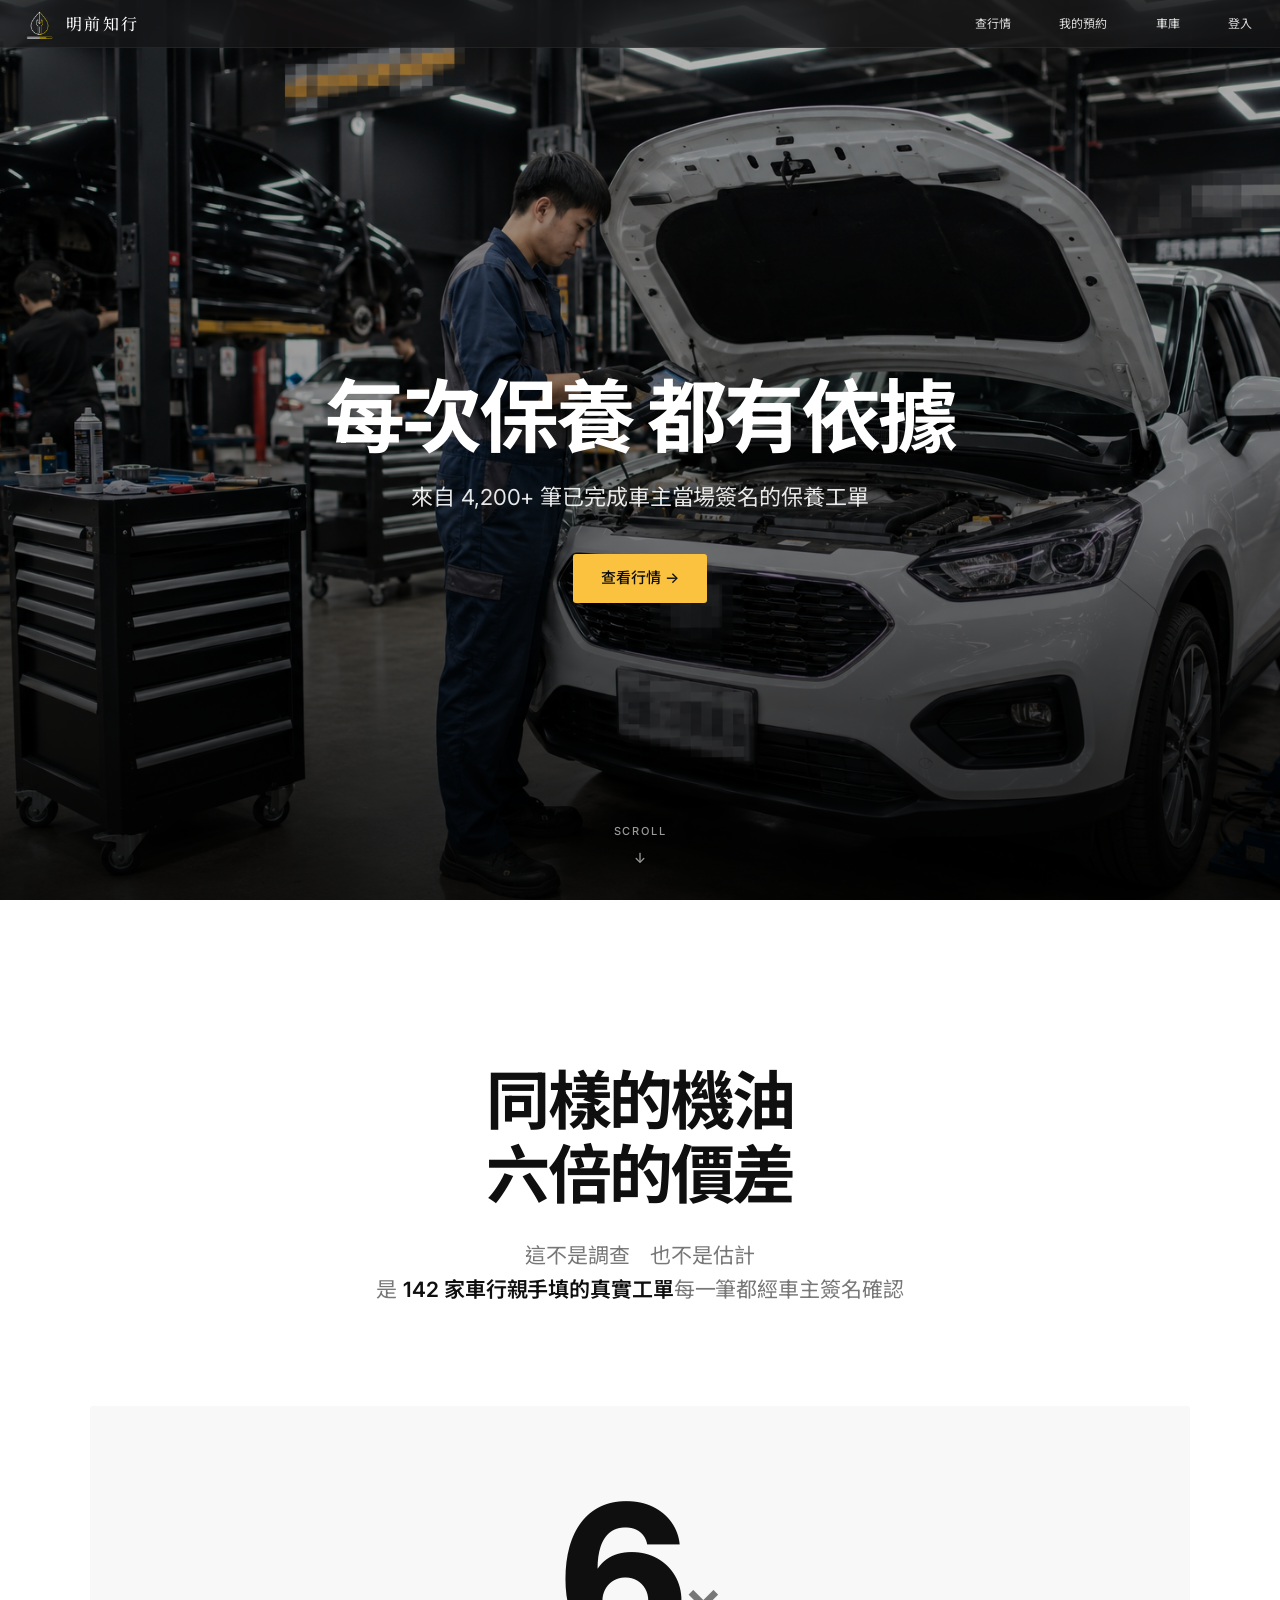
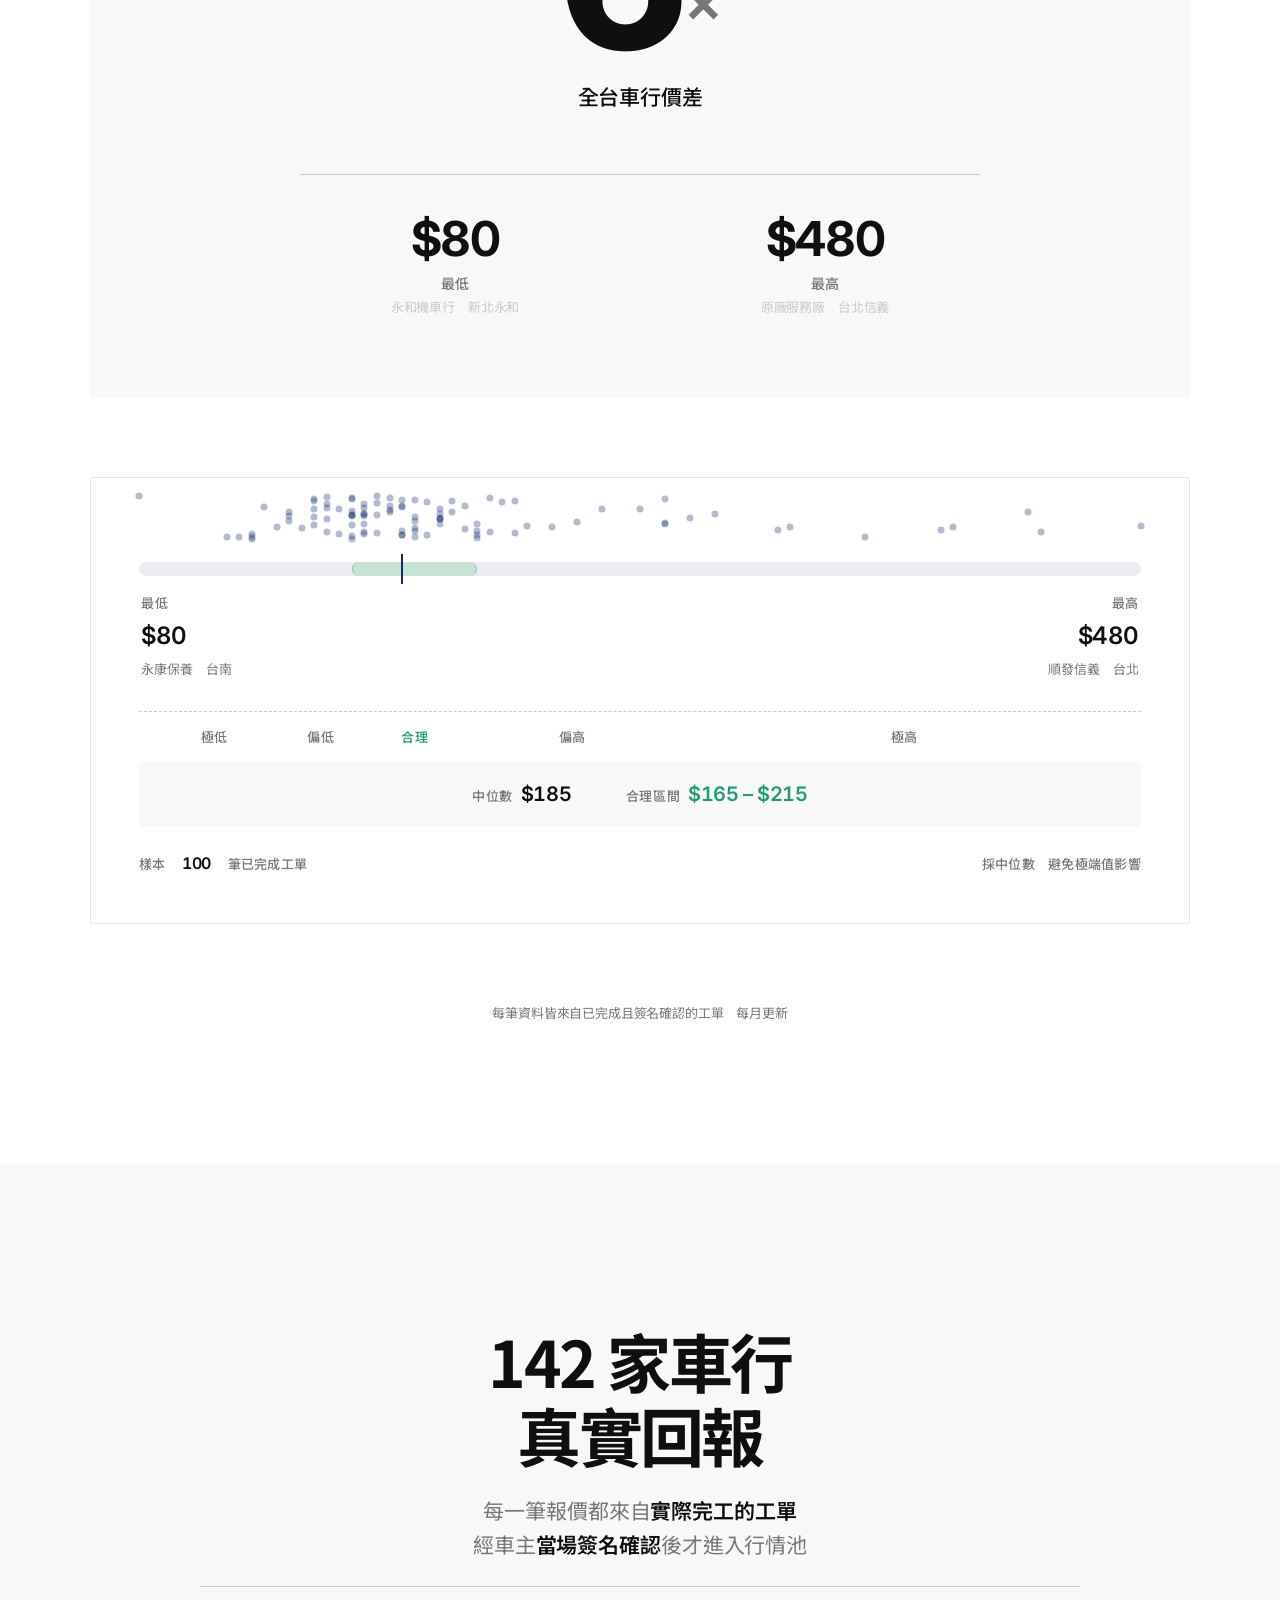
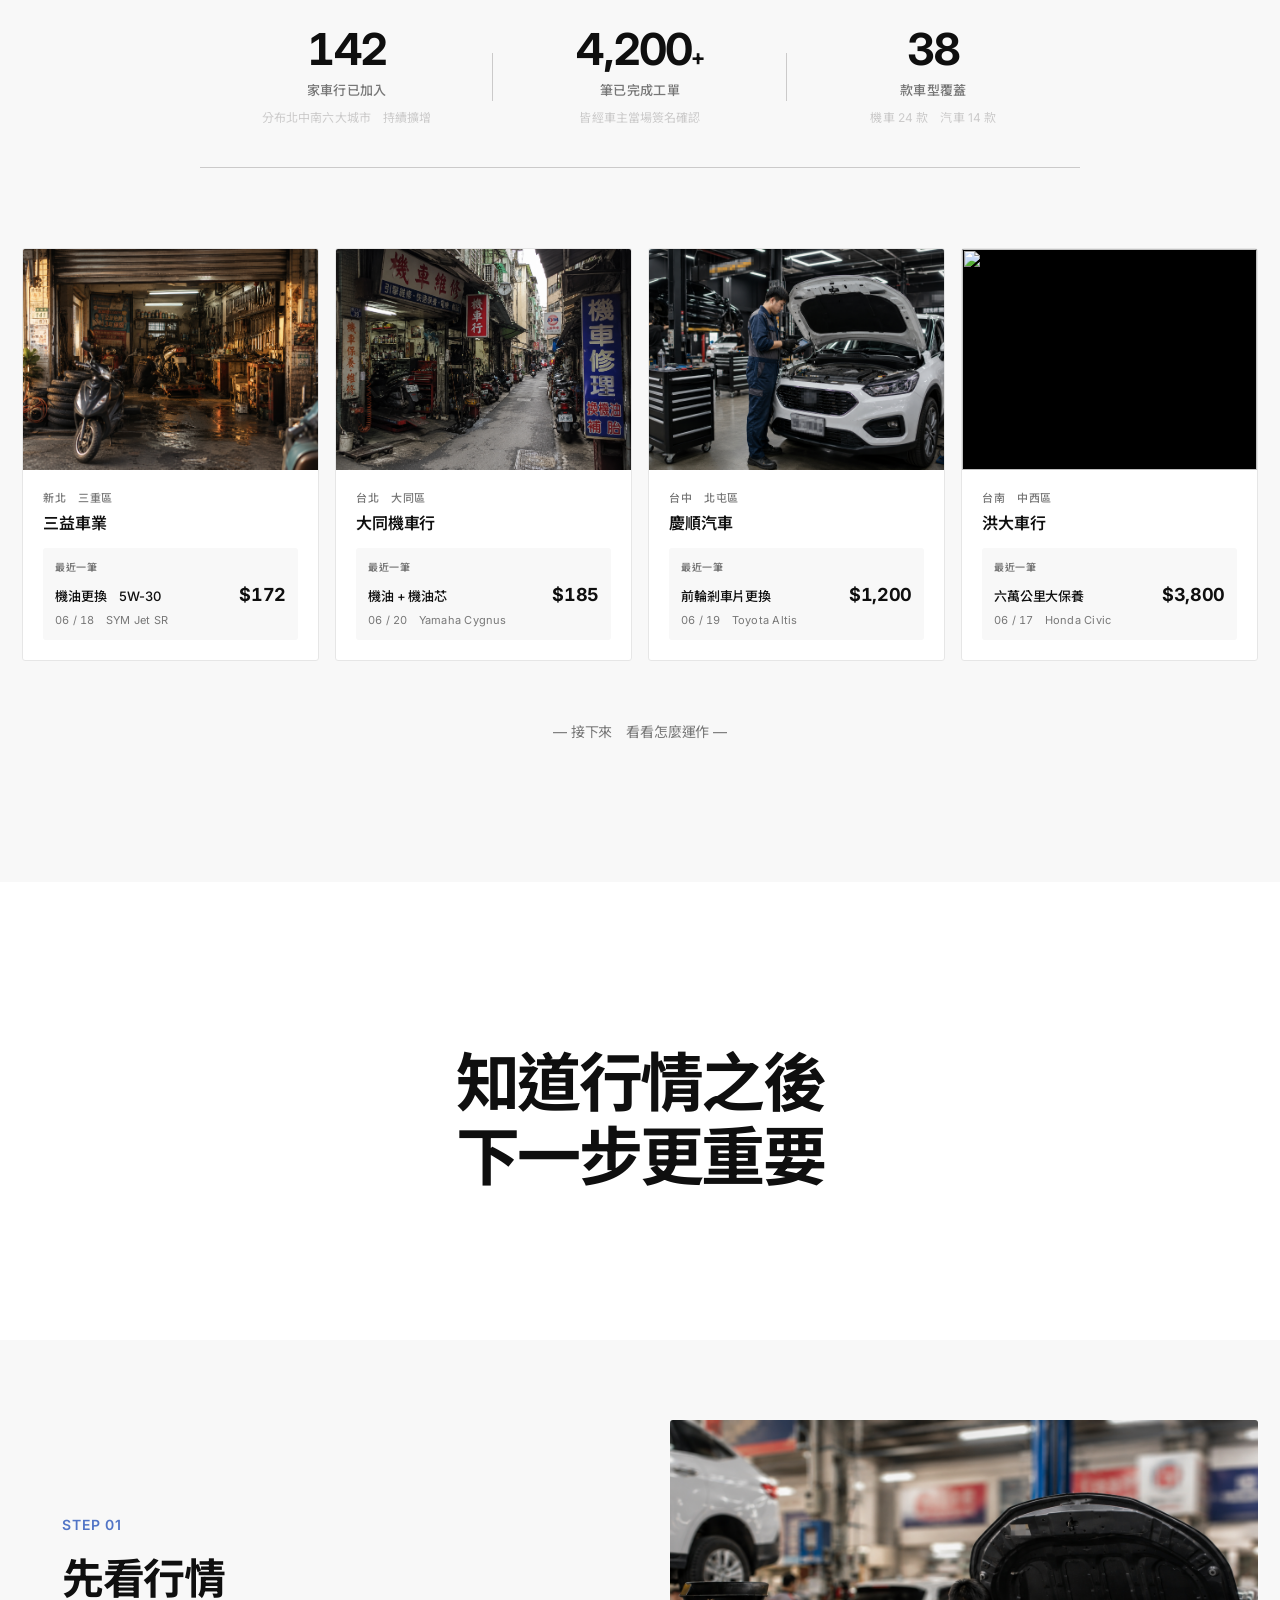
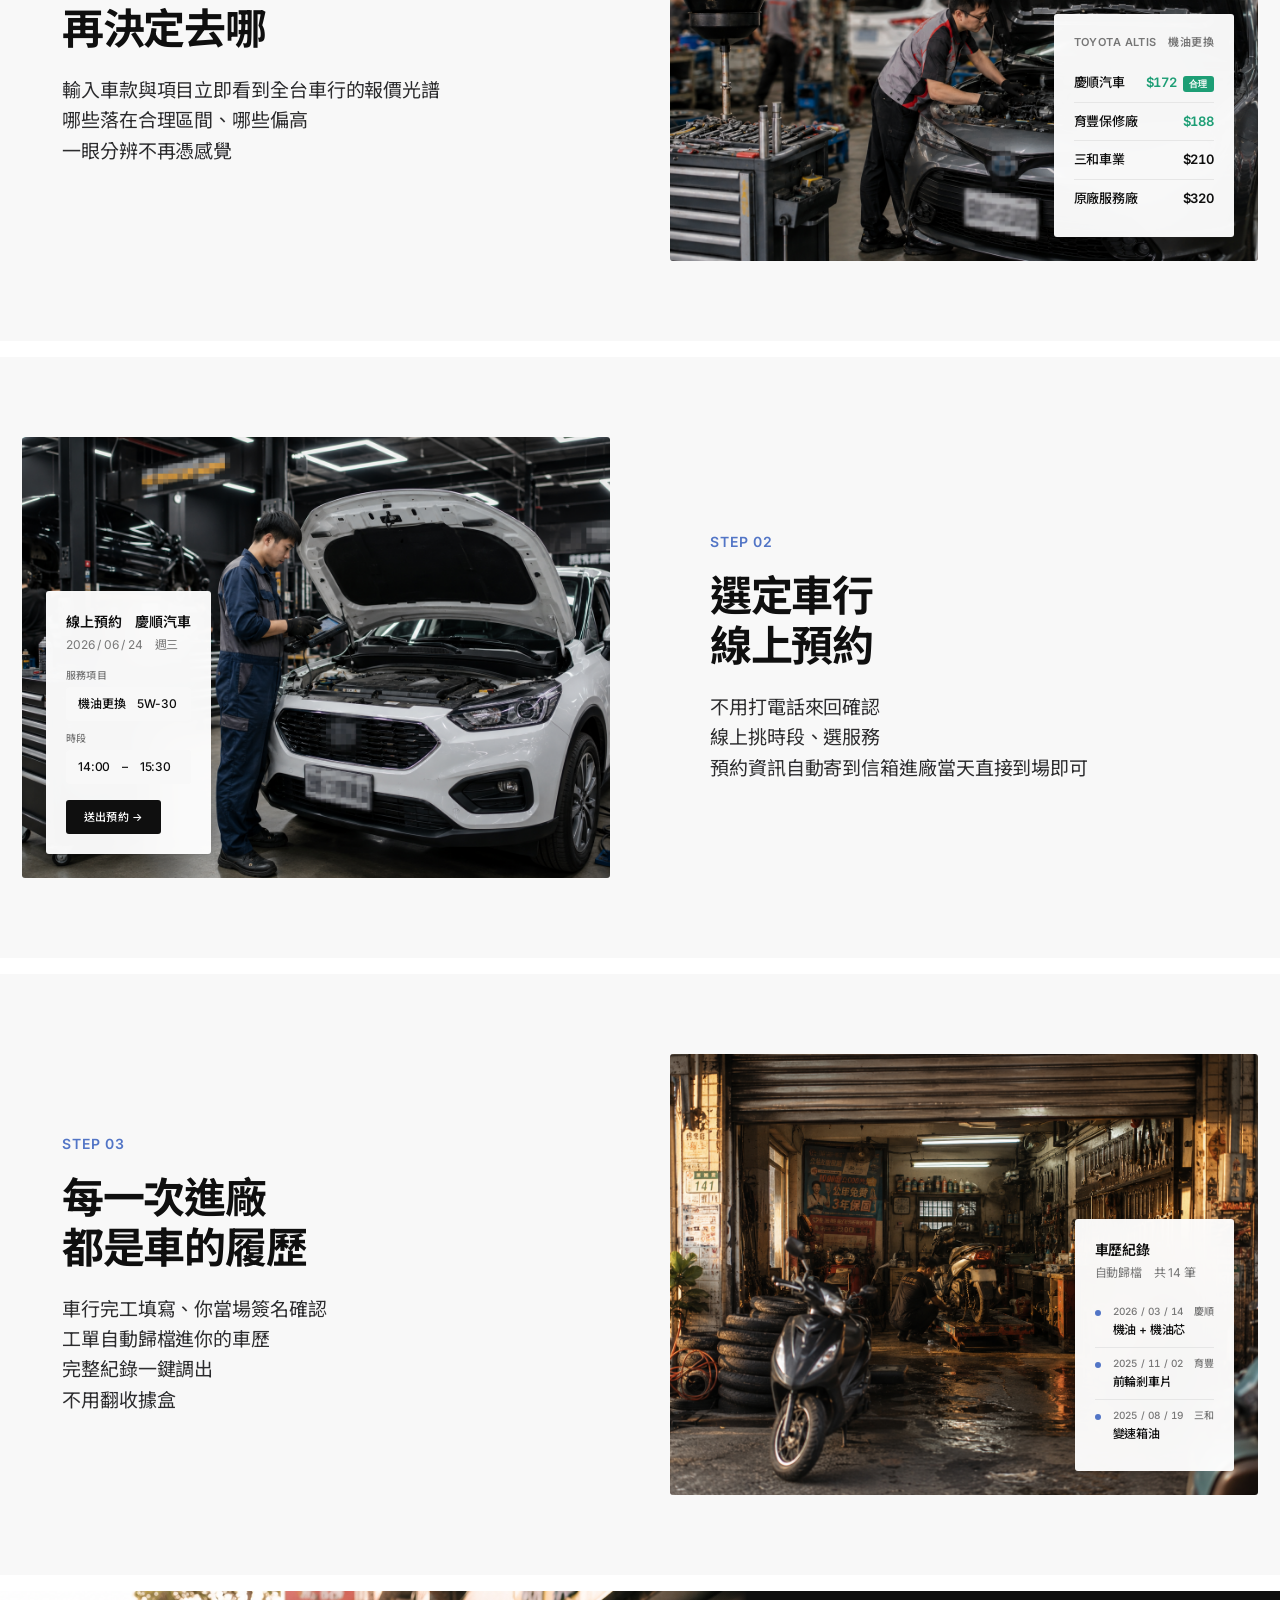
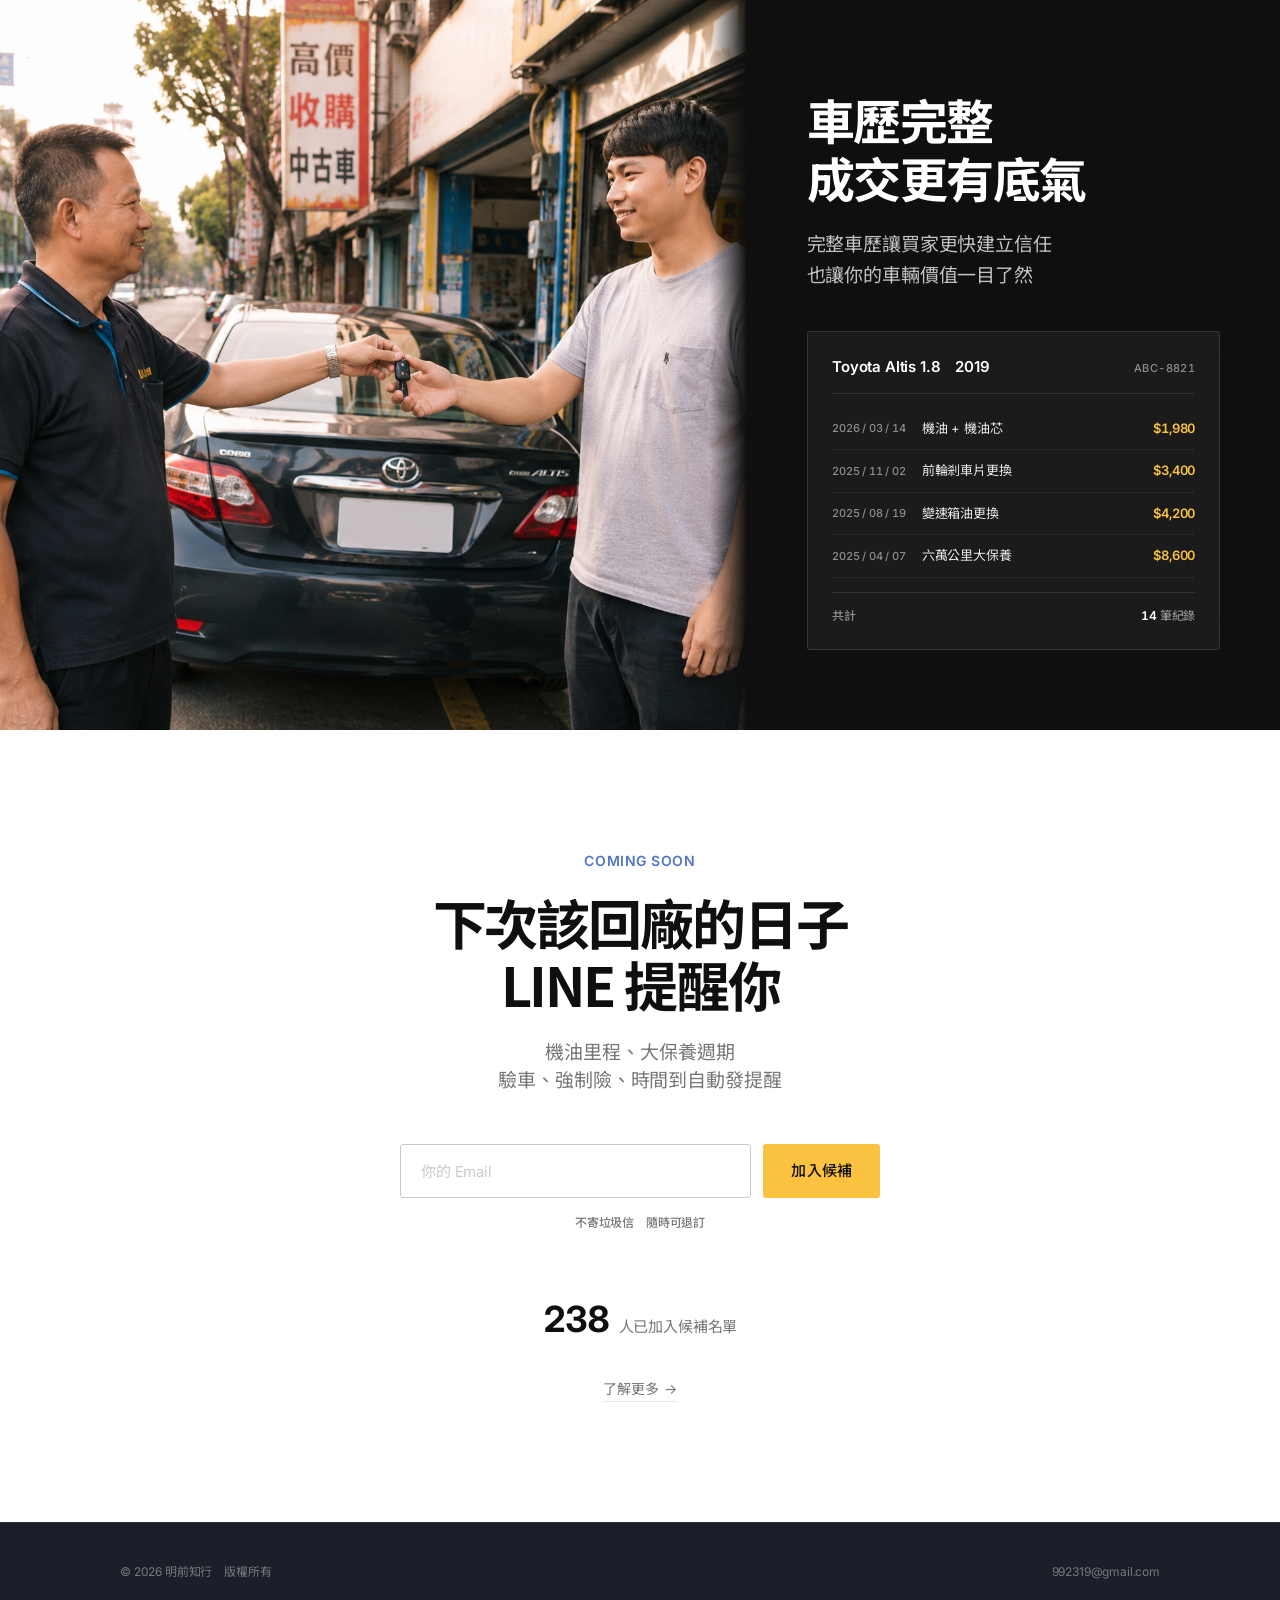
==== commit 58b86673: "樣式調整" ====
--- a/index.html
+++ b/index.html
@@ -52,7 +52,7 @@
       <h1>每次保養 都有依據</h1>
       <p class="hero-sub">來自 4,200+ 筆已完成<br class="mob-br">車主當場簽名的保養工單</p>
       <div class="hero-cta-row">
-        <button class="cta-pill yellow">查看行情 →</button>
+        <a href="market.html" class="cta-pill yellow">查看行情 →</a>
       </div>
     </div>
     <div class="hero-scroll-hint">Scroll</div>
@@ -332,7 +332,7 @@
           <strong>238</strong>
           <span>人已加入候補名單</span>
         </div>
-        <a href="waitlist.html" class="wl-more">了解更多 →</a>
+        <a href="#" class="wl-more">了解更多 →</a>
       </div>
     </div>
   </section>
--- a/common.css
+++ b/common.css
@@ -21,9 +21,6 @@
     --dark: #1a1f2a;
 
     /* 文字尺寸 */
-    --fs-title: 58px;
-    --fs-price: 96px;
-    --fs-date: 48px;
     --fs-page-title: 40px;
     --fs-amount: 32px;
     --fs-label: 24px;
@@ -280,10 +277,9 @@
 }
 .btn-primary{
     width: 124px;
-    display: block;
+    display: flex;
     background-color: var(--yellow);
     padding: 12px 20px;
-    display: flex;
     justify-content: space-between;
     align-items: center;
     gap: 4px;
@@ -301,9 +297,8 @@
 
 .btn-secondary{
     width: 124px;
-    display: block;
+    display: flex;
     padding: 12px 20px;
-    display: flex;
     justify-content: space-between;
     align-items: center;
     gap: 4px;
@@ -321,37 +316,6 @@
     }
 }
 
-/* card */
-.card{
-    display: flex;
-    flex-direction: column;
-    width: 100%;
-}
-.card-title h3{
-    color: var(--accent-deep);
-}
-.card-title p{
-    color: var(--dark);
-    font-size: var(--fs-sm);
-}
-.card-title p span{
-    font-size: var(--fs-amount);
-    color:var(--ink)
-}
-.tags span{
-    margin-right: 12px;
-    padding: 4px;
-    display: inline-block;
-    font-size: var(--fs-xs);
-    background-color: var(--accent);
-    border-radius: 3px;
-    color: var(--bg-off);
-}
-.card-content p{
-    color: var(--accent-deep);
-    margin-top: 12px;
-    font-size: var(--fs-xs);
-}
 
 /* footer */
 footer {
--- a/index.css
+++ b/index.css
@@ -27,7 +27,7 @@
 }
 .cta-pill:hover{background:#000}
 .cta-pill.yellow{background:var(--yellow); color:var(--ink)}
-.cta-pill.yellow:hover{background:#ffd55c}
+.cta-pill.yellow:hover{background:var(--yellow-dark)}
 
 /* =========== 1. HERO =========== */
 .hero{
@@ -496,12 +496,12 @@
 }
 .wl-more{
   display:inline-block; margin-top:32px;
-  font-size:15px; font-weight:500; color:var(--accent);
+  font-size:var(--fs-sm); font-weight:400; color:var(--muted);
   letter-spacing:.01em; text-decoration:none;
-  border-bottom:1px solid transparent; padding-bottom:2px;
-  transition:border-color .2s, transform .2s;
-}
-.wl-more:hover{border-bottom-color:var(--accent)}
+  border-bottom:1px solid var(--line); padding-bottom:2px;
+  transition:color .2s, border-color .2s;
+}
+.wl-more:hover{color:var(--ink); border-bottom-color:var(--muted)}
 
 /* =========== FOOTER =========== */
 
